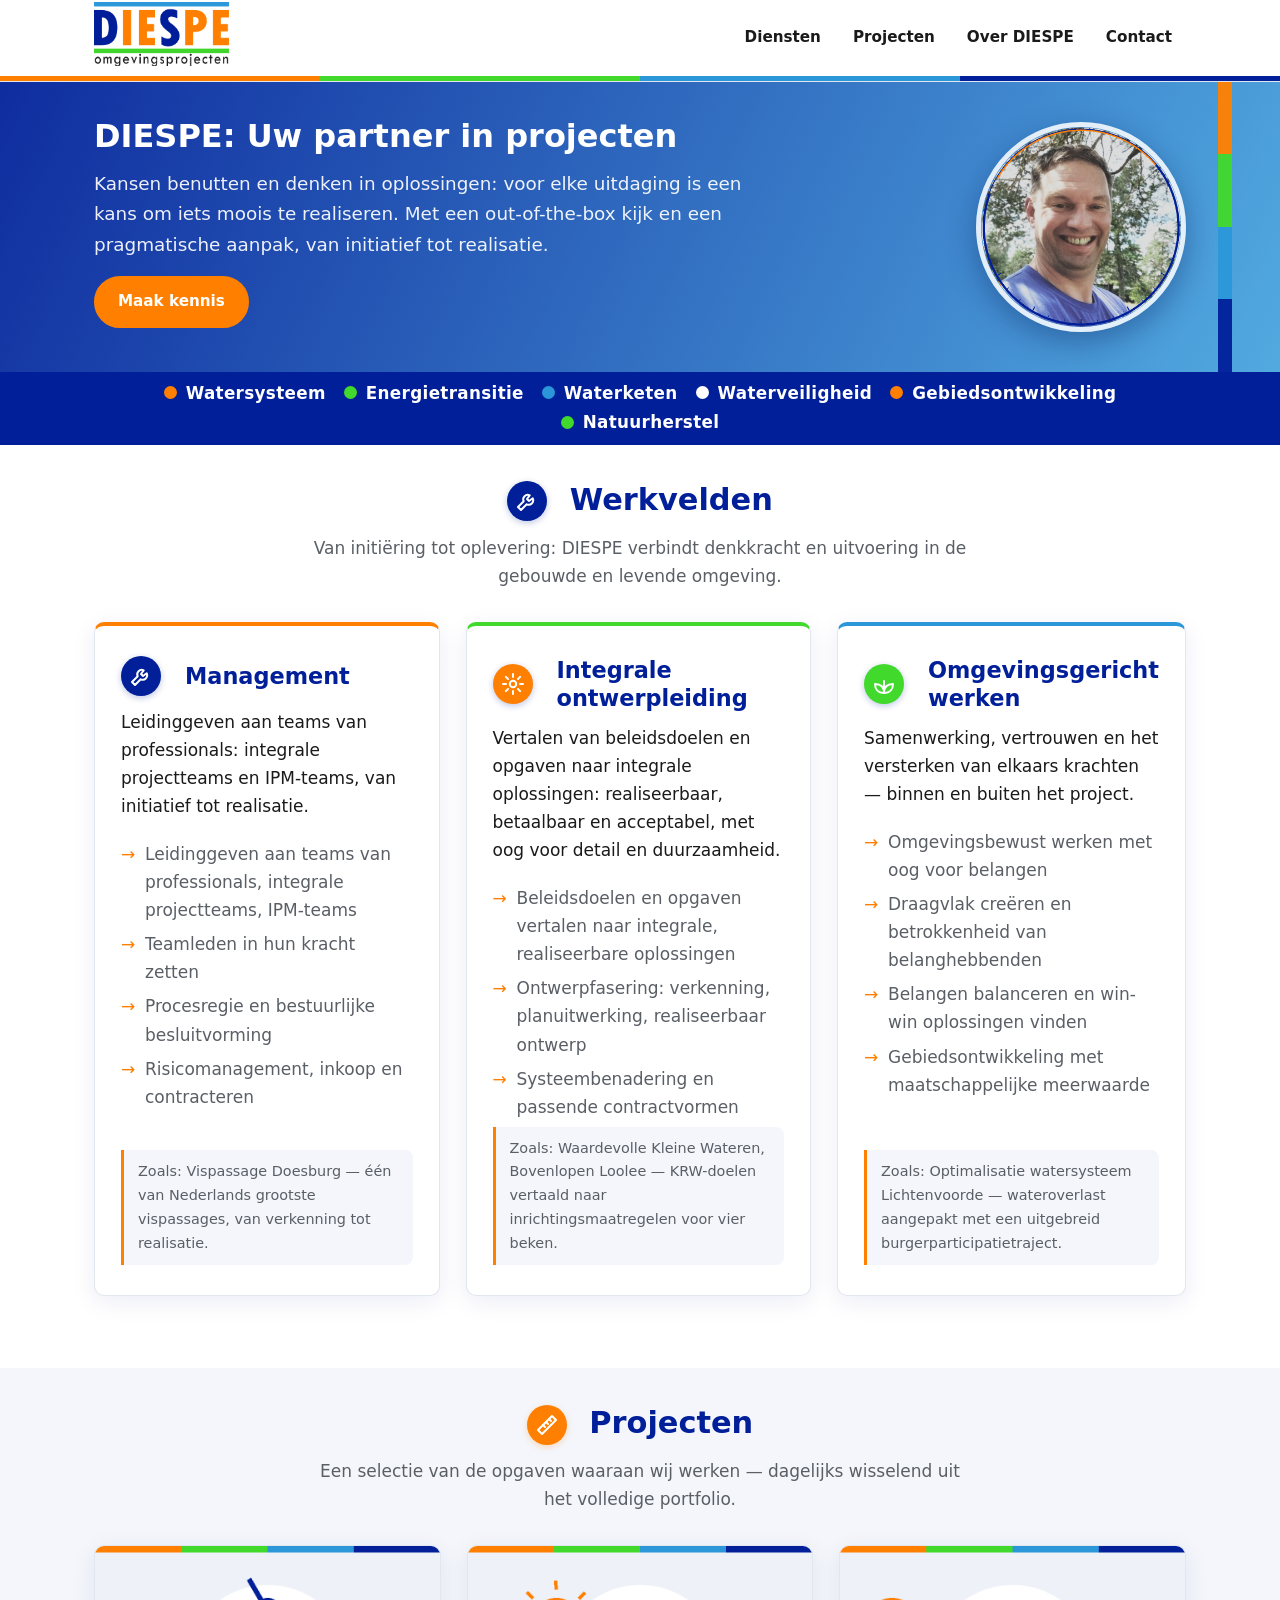
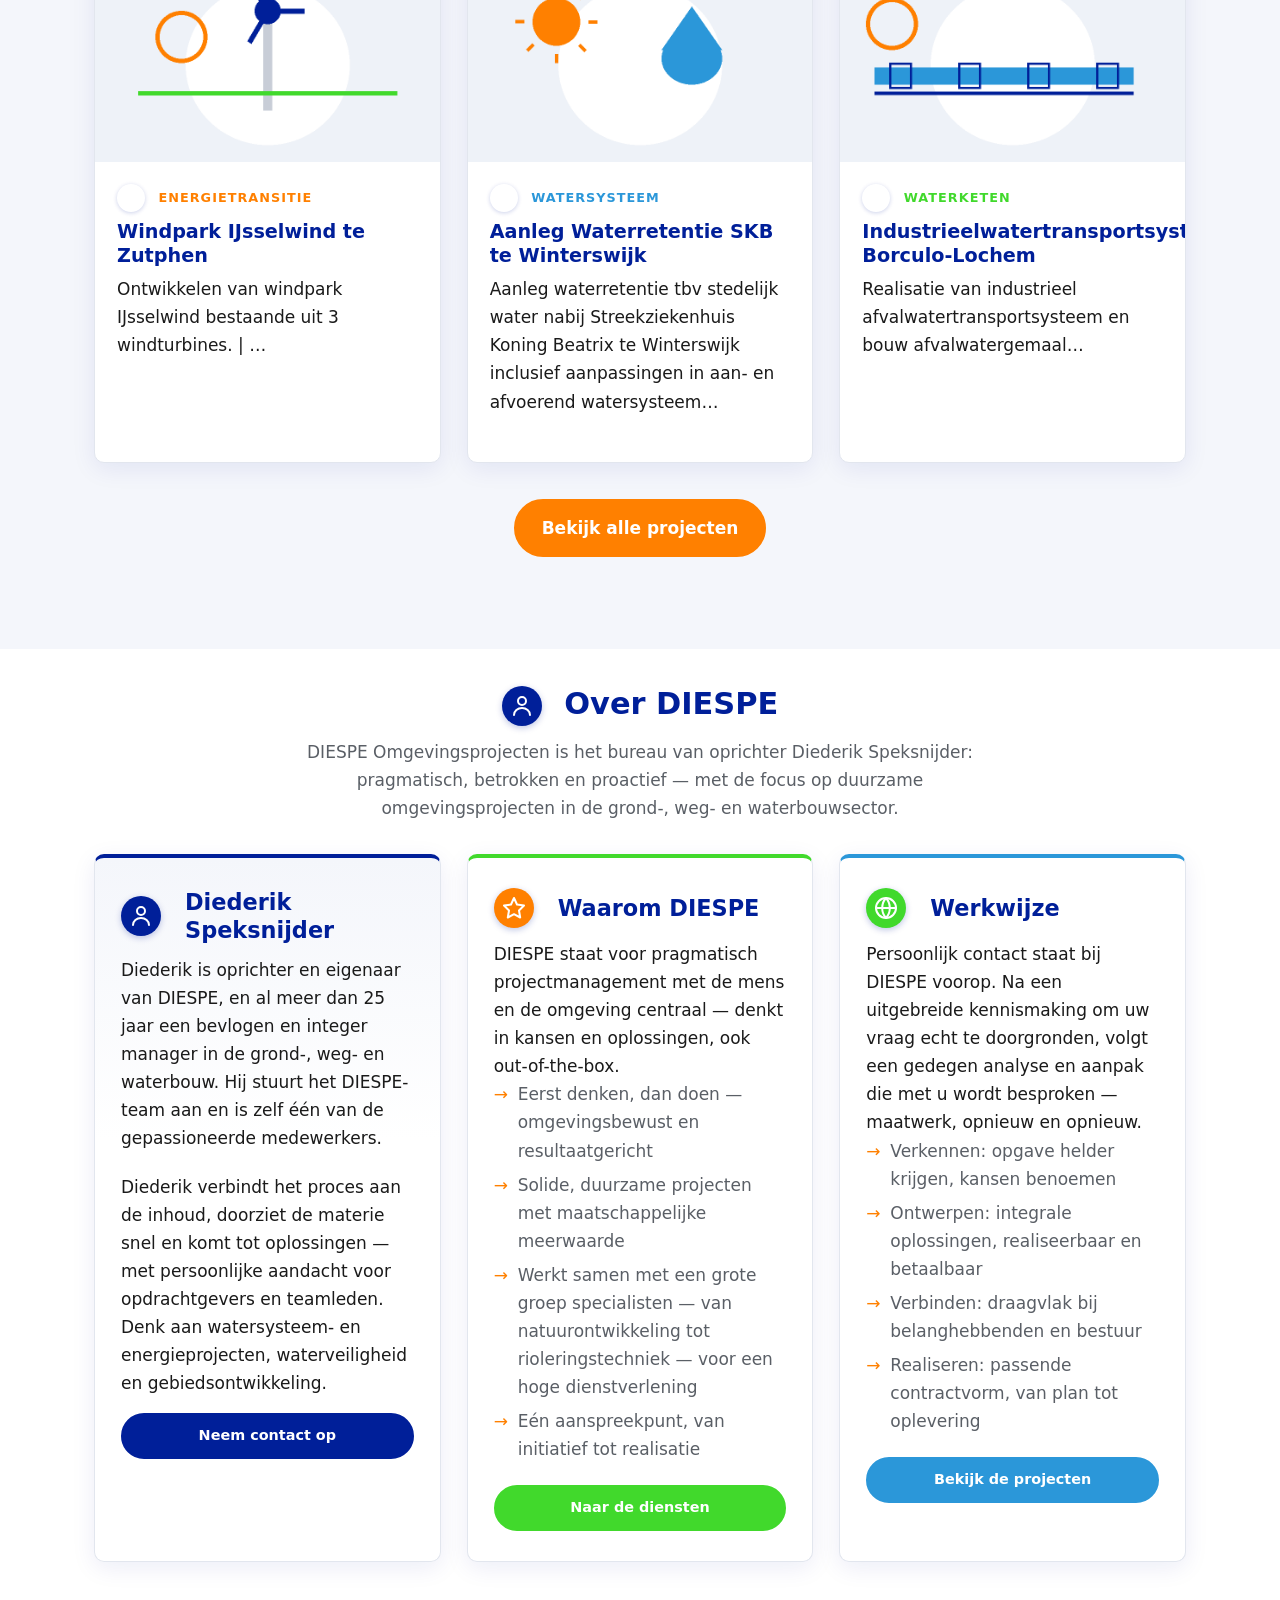
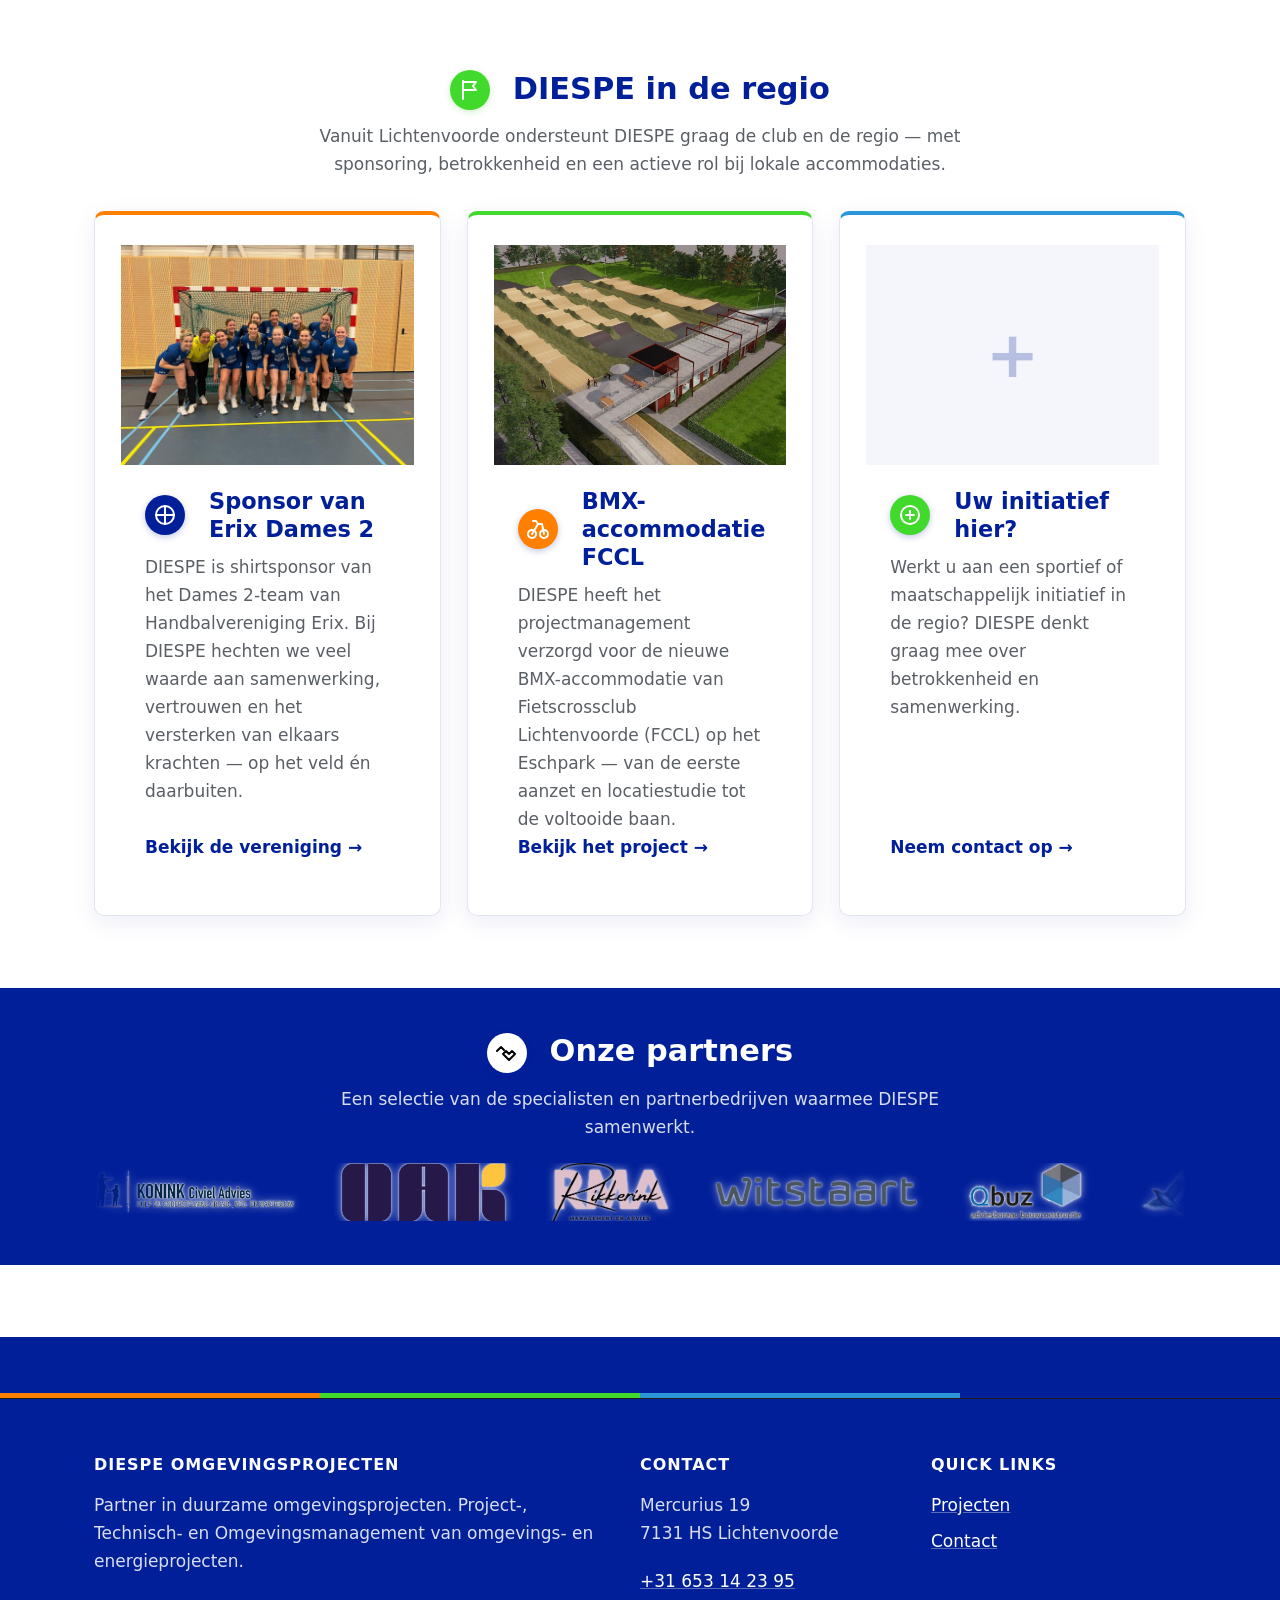
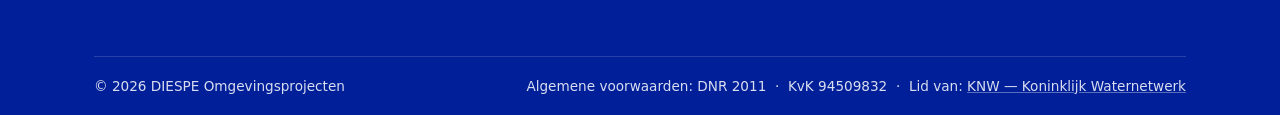
==== preview/index.html @ 1cc2e736 "FCCL-tekst: DIESPE heeft het projectmanagement verzorgd Co-authored-by: Diespe2000 <Diespe2000@users" ====
<!doctype html>
<html lang="nl">
<head>
<meta charset="utf-8">
<meta name="viewport" content="width=device-width, initial-scale=1">
<title>DIESPE Omgevingsprojecten — Huisstijlvoorbeeld</title>
<link rel="stylesheet" href="assets/css/fonts.css">
<link rel="stylesheet" href="style.css">
<style>
  html { scroll-behavior: auto; }
</style>
</head>
<body class="home" id="top">
<a class="skip-link screen-reader-text" href="#content">Ga naar de inhoud</a>

<header class="site-header" role="banner">
  <div class="container header-inner">
    <div class="site-branding">
      <a href="#" class="custom-logo-link" rel="home"><img src="logo-diespe.png" alt="DIESPE omgevingsprojecten" class="custom-logo" style="height:64px;width:auto"></a>
    </div>
    <button class="nav-toggle" aria-expanded="false" aria-controls="primary-nav">
      <span></span><span></span><span></span>
      <span class="screen-reader-text">Menu</span>
    </button>
    <nav id="primary-nav" class="main-nav" role="navigation" aria-label="Hoofdmenu">
      <ul>
        <li><a href="werkvelden.html">Diensten</a></li>
        <li><a href="projecten.html">Projecten</a></li>
        <li><a href="index.html#over">Over DIESPE</a></li>
        <li><a href="contact.html">Contact</a></li>
      </ul>
    </nav>
  </div>
</header>

<main id="content" role="main">

<section class="hero">
  <div class="container hero-inner">
    <div class="hero-text">
      <h1>DIESPE: Uw partner in projecten</h1>
      <p>Kansen benutten en denken in oplossingen: voor elke uitdaging is een kans om iets moois te realiseren. Met een out-of-the-box kijk en een pragmatische aanpak, van initiatief tot realisatie.</p>
      <a class="btn btn--accent" href="contact.html">Maak kennis</a>
    </div>
    <div class="hero-visual">
      <img src="hero-foto.png" alt="Diederik Speksnijder, oprichter van DIESPE">
    </div>
  </div>
</section>

<section class="section workfields-strip" id="werkgebieden">
  <div class="container">
    <ul class="workfields-list">
      <li><a href="projecten.html#filter=watersysteem" style="color:inherit;">Watersysteem</a></li>
      <li><a href="projecten.html#filter=energietransitie" style="color:inherit;">Energietransitie</a></li>
      <li><a href="projecten.html#filter=waterketen" style="color:inherit;">Waterketen</a></li>
      <li><a href="projecten.html#filter=waterveiligheid" style="color:inherit;">Waterveiligheid</a></li>
      <li><a href="projecten.html#filter=gebiedsontwikkeling" style="color:inherit;">Gebiedsontwikkeling</a></li>
      <li><a href="projecten.html#filter=natuurherstel" style="color:inherit;">Natuurherstel</a></li>
    </ul>
  </div>
</section>

<section class="section" id="werkvelden">
  <div class="container">
    <h2 class="section-title"><span class="titel-badge" aria-hidden="true"><img src="iconen/gereedschap.svg" alt=""></span> Werkvelden</h2>
    <p class="section-intro">Van initi&euml;ring tot oplevering: DIESPE verbindt denkkracht en uitvoering in de gebouwde en levende omgeving.</p>
    <div class="grid-3">
      <div class="card">
        <div class="card-header"><span class="card-icon" aria-hidden="true"><img src="iconen/gereedschap.svg" alt=""></span><h3>Management</h3></div>
        <p>Leidinggeven aan teams van professionals: integrale projectteams en IPM-teams, van initiatief tot realisatie.</p>
        <ul>
          <li>Leidinggeven aan teams van professionals, integrale projectteams, IPM-teams</li>
          <li>Teamleden in hun kracht zetten</li>
          <li>Procesregie en bestuurlijke besluitvorming</li>
          <li>Risicomanagement, inkoop en contracteren</li>
        </ul>
        <p class="card-case">Zoals: Vispassage Doesburg &mdash; &eacute;&eacute;n van Nederlands grootste vispassages, van verkenning tot realisatie.</p>
      </div>
      <div class="card">
        <div class="card-header"><span class="card-icon card-icon--oranje" aria-hidden="true"><img src="iconen/tandwiel.svg" alt=""></span><h3>Integrale ontwerpleiding</h3></div>
        <p>Vertalen van beleidsdoelen en opgaven naar integrale oplossingen: realiseerbaar, betaalbaar en acceptabel, met oog voor detail en duurzaamheid.</p>
        <ul>
          <li>Beleidsdoelen en opgaven vertalen naar integrale, realiseerbare oplossingen</li>
          <li>Ontwerpfasering: verkenning, planuitwerking, realiseerbaar ontwerp</li>
          <li>Systeembenadering en passende contractvormen</li>
        </ul>
        <p class="card-case">Zoals: Waardevolle Kleine Wateren, Bovenlopen Loolee &mdash; KRW-doelen vertaald naar inrichtingsmaatregelen voor vier beken.</p>
      </div>
      <div class="card">
        <div class="card-header"><span class="card-icon card-icon--groen" aria-hidden="true"><img src="iconen/natuur.svg" alt=""></span><h3>Omgevingsgericht werken</h3></div>
        <p>Samenwerking, vertrouwen en het versterken van elkaars krachten &mdash; binnen en buiten het project.</p>
        <ul>
          <li>Omgevingsbewust werken met oog voor belangen</li>
          <li>Draagvlak cre&euml;ren en betrokkenheid van belanghebbenden</li>
          <li>Belangen balanceren en win-win oplossingen vinden</li>
          <li>Gebiedsontwikkeling met maatschappelijke meerwaarde</li>
        </ul>
        <p class="card-case">Zoals: Optimalisatie watersysteem Lichtenvoorde &mdash; wateroverlast aangepakt met een uitgebreid burgerparticipatietraject.</p>
      </div>
    </div>
  </div>
</section>

<section class="section section--alt" id="projecten">
  <div class="container">
    <h2 class="section-title"><span class="titel-badge titel-badge--oranje" aria-hidden="true"><img src="iconen/meetlat.svg" alt=""></span> Projecten</h2>
    <p class="section-intro">Een selectie van de opgaven waaraan wij werken &mdash; dagelijks wisselend uit het volledige portfolio.</p>
    <div class="project-grid">
      <div class="project-card">
          <div class="project-foto"><img src="placeholders/windpark.png" alt="Energietransitie"></div>
          <div class="project-body">
            <p class="project-meta" style="color:#ff8000"><span class="meta-icoon meta-icoon--oranje" aria-hidden="true"><img src="iconen/bliksem.svg" alt=""></span> Energietransitie</p>
            <h3>Windpark IJsselwind te Zutphen</h3>
            <p class="project-excerpt">Ontwikkelen van windpark IJsselwind bestaande uit 3 windturbines. | &hellip;</p>
          </div>
        </div>
<div class="project-card">
          <div class="project-foto"><img src="placeholders/klimaat.png" alt="Watersysteem"></div>
          <div class="project-body">
            <p class="project-meta" style="color:#2b97d9"><span class="meta-icoon" aria-hidden="true"><img src="iconen/druppel.svg" alt=""></span> Watersysteem</p>
            <h3>Aanleg Waterretentie SKB te Winterswijk</h3>
            <p class="project-excerpt">Aanleg waterretentie tbv stedelijk water nabij Streekziekenhuis Koning Beatrix te Winterswijk inclusief aanpassingen in aan- en afvoerend watersysteem&hellip;</p>
          </div>
        </div>
<div class="project-card">
          <div class="project-foto"><img src="placeholders/leiding.png" alt="Waterketen"></div>
          <div class="project-body">
            <p class="project-meta" style="color:#41d92c"><span class="meta-icoon meta-icoon--groen" aria-hidden="true"><img src="iconen/keten.svg" alt=""></span> Waterketen</p>
            <h3>Industrieelwatertransportsysteem Borculo-Lochem</h3>
            <p class="project-excerpt">Realisatie van industrieel afvalwatertransportsysteem en bouw afvalwatergemaal&hellip;</p>
          </div>
        </div>
    </div>
    <p style="text-align:center; margin-top:36px;">
      <a class="btn btn--accent" href="projecten.html">Bekijk alle projecten</a>
    </p>
  </div>
</section>

<section class="section" id="over">
  <div class="container">
    <h2 class="section-title"><span class="titel-badge titel-badge--donkerblauw" aria-hidden="true"><img src="iconen/persoon.svg" alt=""></span> Over DIESPE</h2>
    <p class="section-intro">DIESPE Omgevingsprojecten is het bureau van oprichter Diederik Speksnijder: pragmatisch, betrokken en proactief &mdash; met de focus op duurzame omgevingsprojecten in de grond-, weg- en waterbouwsector.</p>
    <div class="grid-3">
      <div class="card card--diederik">
        <div class="card-header"><span class="card-icon" aria-hidden="true"><img src="iconen/persoon.svg" alt=""></span><h3>Diederik Speksnijder</h3></div>
        <p>Diederik is oprichter en eigenaar van DIESPE, en al meer dan 25 jaar een bevlogen en integer manager in de grond-, weg- en waterbouw. Hij stuurt het DIESPE-team aan en is zelf &eacute;&eacute;n van de gepassioneerde medewerkers.</p>
        <p>Diederik verbindt het proces aan de inhoud, doorziet de materie snel en komt tot oplossingen &mdash; met persoonlijke aandacht voor opdrachtgevers en teamleden. Denk aan watersysteem- en energieprojecten, waterveiligheid en gebiedsontwikkeling.</p>
        <a class="btn btn--kleur1 card-more" href="contact.html">Neem contact op</a>
      </div>
      <div class="card">
        <div class="card-header"><span class="card-icon card-icon--oranje" aria-hidden="true"><img src="iconen/ster.svg" alt=""></span><h3>Waarom DIESPE</h3></div>
        <p>DIESPE staat voor pragmatisch projectmanagement met de mens en de omgeving centraal &mdash; denkt in kansen en oplossingen, ook out-of-the-box.</p>
        <ul>
          <li>Eerst denken, dan doen &mdash; omgevingsbewust en resultaatgericht</li>
          <li>Solide, duurzame projecten met maatschappelijke meerwaarde</li>
          <li>Werkt samen met een grote groep specialisten &mdash; van natuurontwikkeling tot rioleringstechniek &mdash; voor een hoge dienstverlening</li>
          <li>E&eacute;n aanspreekpunt, van initiatief tot realisatie</li>
        </ul>
        <a class="btn btn--kleur2 card-more" href="werkvelden.html">Naar de diensten</a>
      </div>
      <div class="card">
        <div class="card-header"><span class="card-icon card-icon--groen" aria-hidden="true"><img src="iconen/wereld.svg" alt=""></span><h3>Werkwijze</h3></div>
        <p>Persoonlijk contact staat bij DIESPE voorop. Na een uitgebreide kennismaking om uw vraag echt te doorgronden, volgt een gedegen analyse en aanpak die met u wordt besproken &mdash; maatwerk, opnieuw en opnieuw.</p>
        <ul>
          <li>Verkennen: opgave helder krijgen, kansen benoemen</li>
          <li>Ontwerpen: integrale oplossingen, realiseerbaar en betaalbaar</li>
          <li>Verbinden: draagvlak bij belanghebbenden en bestuur</li>
          <li>Realiseren: passende contractvorm, van plan tot oplevering</li>
        </ul>
        <a class="btn btn--kleur3 card-more" href="projecten.html">Bekijk de projecten</a>
      </div>
    </div>
  </div>
</section>


</main>



<section class="section" id="sponsoring">
  <div class="container">
    <h2 class="section-title"><span class="titel-badge titel-badge--groen" aria-hidden="true"><img src="iconen/vlag.svg" alt=""></span> DIESPE in de regio</h2>
    <p class="section-intro">Vanuit Lichtenvoorde ondersteunt DIESPE graag de club en de regio &mdash; met sponsoring, betrokkenheid en een actieve rol bij lokale accommodaties.</p>
    <div class="grid-3 sponsor-grid">
      <div class="card sponsor-card">
        <div class="sponsor-visual"><img src="sponsor-dames2.jpg" alt="Dames 2 van Handbalvereniging Erix in de sportzaal"></div>
        <div class="sponsor-body">
          <div class="card-header"><span class="card-icon" aria-hidden="true"><img src="iconen/sport.svg" alt=""></span><h3>Sponsor van Erix Dames 2</h3></div>
          <p>DIESPE is shirtsponsor van het Dames 2-team van Handbalvereniging Erix. Bij DIESPE hechten we veel waarde aan samenwerking, vertrouwen en het versterken van elkaars krachten &mdash; op het veld &eacute;n daarbuiten.</p>
          <a href="https://hverix.nl" target="_blank" rel="noopener">Bekijk de vereniging &rarr;</a>
        </div>
      </div>
      <div class="card sponsor-card">
        <div class="sponsor-visual"><img src="sponsor-bmx-3d.jpg" alt="3D-visualisatie van de nieuwe BMX-accommodatie van FCCL op het Eschpark"></div>
        <div class="sponsor-body">
          <div class="card-header"><span class="card-icon card-icon--oranje" aria-hidden="true"><img src="iconen/fiets.svg" alt=""></span><h3>BMX-accommodatie FCCL</h3></div>
          <p>DIESPE heeft het projectmanagement verzorgd voor de nieuwe BMX-accommodatie van Fietscrossclub Lichtenvoorde (FCCL) op het Eschpark &mdash; van de eerste aanzet en locatiestudie tot de voltooide baan.</p>
          <a href="https://fccl.nl" target="_blank" rel="noopener">Bekijk het project &rarr;</a>
        </div>
      </div>
      <div class="card sponsor-card sponsor-card--leeg">
        <div class="sponsor-visual sponsor-visual--placeholder"><span aria-hidden="true">+</span></div>
        <div class="sponsor-body">
          <div class="card-header"><span class="card-icon card-icon--groen" aria-hidden="true"><img src="iconen/plus.svg" alt=""></span><h3>Uw initiatief hier?</h3></div>
          <p>Werkt u aan een sportief of maatschappelijk initiatief in de regio? DIESPE denkt graag mee over betrokkenheid en samenwerking.</p>
          <a href="contact.html">Neem contact op &rarr;</a>
        </div>
      </div>
    </div>
  </div>
</section>

<section class="section partners-strip" id="partners">
  <div class="container">
    <h2 class="section-title" style="color:#fff;"><span class="titel-badge" style="background:#fff;" aria-hidden="true"><img src="iconen/samenwerking.svg" alt="" style="filter:invert(1);"></span> Onze partners</h2>
    <p class="section-intro" style="color:rgba(255,255,255,0.85);">Een selectie van de specialisten en partnerbedrijven waarmee DIESPE samenwerkt.</p>
    <div class="logo-marquee" aria-hidden="false">
    <div class="logo-track">
      <a class="logo-item" href="https://sites.google.com/view/konink-civiel-advies1/home" target="_blank" rel="noopener"><img src="partners/konink.png" alt="Konink Civiel Advies"></a>
      <a class="logo-item" href="https://oakconsultants.nl/oakconsult/" target="_blank" rel="noopener"><img src="partners/oak.png" alt="OAK Consultants"></a>
      <a class="logo-item" href="https://www.rikkerinkmea.nl" target="_blank" rel="noopener"><img src="partners/rikkerink.png" alt="Rikkerink Management en Advies"></a>
      <a class="logo-item" href="https://www.witstaart.nl" target="_blank" rel="noopener"><img src="partners/witstaart.png" alt="Witstaart"></a>
      <a class="logo-item" href="https://www.qbuz.eu" target="_blank" rel="noopener"><img src="partners/qbuz.png" alt="Qbuz Adviesbureau Bouwconstructie"></a>
      <a class="logo-item" href="https://enjoyschool.nl" target="_blank" rel="noopener"><img src="partners/enjoy.png" alt="Enjoy School — Coaching en begeleiding"></a>
      <a class="logo-item" href="https://binddd.nl" target="_blank" rel="noopener"><img src="partners/bind.svg" alt="bind — Advies- en ingenieursbureau"></a>
      <a class="logo-item" href="https://sites.google.com/view/konink-civiel-advies1/home" target="_blank" rel="noopener"><img src="partners/konink.png" alt="Konink Civiel Advies"></a>
      <a class="logo-item" href="https://oakconsultants.nl/oakconsult/" target="_blank" rel="noopener"><img src="partners/oak.png" alt="OAK Consultants"></a>
      <a class="logo-item" href="https://www.rikkerinkmea.nl" target="_blank" rel="noopener"><img src="partners/rikkerink.png" alt="Rikkerink Management en Advies"></a>
      <a class="logo-item" href="https://www.witstaart.nl" target="_blank" rel="noopener"><img src="partners/witstaart.png" alt="Witstaart"></a>
      <a class="logo-item" href="https://www.qbuz.eu" target="_blank" rel="noopener"><img src="partners/qbuz.png" alt="Qbuz Adviesbureau Bouwconstructie"></a>
      <a class="logo-item" href="https://enjoyschool.nl" target="_blank" rel="noopener"><img src="partners/enjoy.png" alt="Enjoy School — Coaching en begeleiding"></a>
      <a class="logo-item" href="https://binddd.nl" target="_blank" rel="noopener"><img src="partners/bind.svg" alt="bind — Advies- en ingenieursbureau"></a>
    </div>
  </div>
  </div>
</section>

<footer class="site-footer" role="contentinfo">
  <div class="diespe-stripes" aria-hidden="true"></div>
  <div class="container">
    <div class="footer-grid">
      <div>
        <h4>DIESPE Omgevingsprojecten</h4>
        <p>Partner in duurzame omgevingsprojecten. Project-, Technisch- en Omgevingsmanagement van omgevings- en energieprojecten.</p>
      </div>
      <div>
        <h4>Contact</h4>
        <p>Mercurius 19<br>7131 HS Lichtenvoorde</p>
        <p><a href="tel:+31653142395">+31 653 14 23 95</a></p>
      </div>
      <div>
        <h4>Quick links</h4>
        <ul>
          <li><a href="projecten.html">Projecten</a></li>
            <li><a href="contact.html">Contact</a></li>
        </ul>
      </div>
    </div>
    <div class="footer-bottom">
      <span>© <span class="js-jaar">2026</span> DIESPE Omgevingsprojecten</span>
      <span>Algemene voorwaarden: DNR 2011 &nbsp;&middot;&nbsp; KvK 94509832 &nbsp;&middot;&nbsp; Lid van: <a href="https://www.waternetwerk.nl" target="_blank" rel="noopener" style="color:inherit;">KNW &mdash; Koninklijk Waternetwerk</a></span>
    </div>
  </div>
</footer>

<script>
document.querySelectorAll('.js-jaar').forEach(function (el) { el.textContent = new Date().getFullYear(); });
</script>
</body>
</html>
---- preview/assets/css/fonts.css ----
/*
 * DIESPE huisstijl-webfonts.
 * Voorkeur: lokaal geïnstalleerde Tw Cen MT (Microsoft); fallback: gebundelde
 * condensed webfont (Oswald, SIL OFL 1.1) zodat het woordmerk overal gelijk rendert.
 * Bron: https://fonts.google.com/specimen/Oswald — licentie: assets/fonts/OFL.txt
 */

@font-face {
  font-family: "DIESPE Display";
  font-style: normal;
  font-weight: 400;
  font-display: swap;
  src: local("Tw Cen MT Condensed Extra Bold"),
       local("Tw Cen MT Condensed"),
       url("../fonts/oswald-500.woff2") format("woff2");
}

@font-face {
  font-family: "DIESPE Display";
  font-style: normal;
  font-weight: 700;
  font-display: swap;
  src: local("Tw Cen MT Condensed Extra Bold"),
       local("Tw Cen MT Condensed"),
       url("../fonts/oswald-700.woff2") format("woff2");
}
---- preview/style.css ----
/*
Theme Name: DIESPE Omgevingsprojecten
Theme URI: https://www.diespe.nl/
Author: DIESPE Management & Advies
Author URI: https://www.diespe.nl/
Description: Thema voor DIESPE Omgevingsprojecten — Partner in duurzame omgevingsprojecten. Project-, Technisch- en Omgevingsmanagement van omgevings- en energieprojecten.
Version: 1.0.0
Requires at least: 6.0
Tested up to: 6.7
Requires PHP: 7.4
License: GNU General Public License v2 or later
License URI: https://www.gnu.org/licenses/gpl-2.0.html
Text Domain: diespe
Tags: blog, portfolio, one-column, custom-menu, custom-logo, featured-images, translation-ready
*/

/* =Variabelen (Huisstijl DIESPE Management & Advies)
   Oranje #ff8000 | Donkerblauw #001f99 | Lichtblauw #2b97d9
   Groen #41d92c | Zwart #1a1a1a
-------------------------------------------------------------- */
:root {
  --diespe-orange: #ff8000;
  --diespe-blue: #001f99;
  --diespe-blue-light: #2b97d9;
  --diespe-green: #41d92c;
  --diespe-black: #1a1a1a;
  --diespe-text: var(--diespe-black);
  --diespe-muted: #5a5f66;
  --diespe-bg: #ffffff;
  --diespe-bg-alt: #f4f6fb;
  --diespe-border: #e2e6ee;
  --diespe-logo-font: "DIESPE Display", "Tw Cen MT Condensed Extra Bold", "Tw Cen MT Condensed", "Arial Narrow", "Segoe UI", sans-serif;
  --diespe-body-font: "Nirmala UI", "Segoe UI", system-ui, -apple-system, Roboto, "Helvetica Neue", Arial, sans-serif;
  --diespe-max-width: 1140px;
  --diespe-radius: 10px;
  --diespe-shadow: 0 6px 24px rgba(0, 31, 153, 0.08);
}

/* =Reset
-------------------------------------------------------------- */
*, *::before, *::after { box-sizing: border-box; }

html { scroll-behavior: smooth; }

body {
  margin: 0;
  font-family: var(--diespe-body-font);
  font-size: 17px;
  line-height: 1.65;
  color: var(--diespe-text);
  background: var(--diespe-bg);
}

img { max-width: 100%; height: auto; }

a { color: var(--diespe-blue); text-decoration: none; }
a:hover, a:focus { color: var(--diespe-orange); text-decoration: underline; }

h1, h2, h3, h4, h5 {
  line-height: 1.25;
  color: var(--diespe-blue);
  margin: 0 0 0.6em;
  font-weight: 700;
}
h1 { font-size: 2.4rem; }
h2 { font-size: 1.9rem; }
h3 { font-size: 1.4rem; }

p { margin: 0 0 1.2em; }

.container {
  max-width: var(--diespe-max-width);
  margin: 0 auto;
  padding: 0 24px;
}

/* Knoppen */
.btn {
  display: inline-block;
  padding: 13px 26px;
  border-radius: 999px;
  font-weight: 600;
  background: var(--diespe-blue);
  color: #fff;
  border: 2px solid var(--diespe-blue);
  transition: background 0.2s ease, color 0.2s ease, border-color 0.2s ease;
}
.btn:hover, .btn:focus { background: var(--diespe-orange); border-color: var(--diespe-orange); color: #fff; text-decoration: none; }
.btn--outline { background: transparent; color: var(--diespe-blue); }
.btn--outline:hover, .btn--outline:focus { background: var(--diespe-blue); color: #fff; }

/* Huisstijl-strepen: horizontale band, kleuren naast elkaar
   (volgorde als Streepen DIESPE: oranje, groen, lichtblauw, donkerblauw) */
.diespe-stripes {
  height: 6px;
  background: linear-gradient(
    to right,
    var(--diespe-orange)     0 25%,
    var(--diespe-green)      25% 50%,
    var(--diespe-blue-light) 50% 75%,
    var(--diespe-blue)      75% 100%
  );
  border-bottom: 1px solid var(--diespe-black);
}

/* =Header / navigatie
-------------------------------------------------------------- */
.site-header {
  position: sticky;
  top: 0;
  z-index: 50;
  background: rgba(255, 255, 255, 0.97);
  border-bottom: 1px solid var(--diespe-border);
  backdrop-filter: blur(6px);
}
.site-header::after {
  content: "";
  display: block;
  height: 5px;
  background: linear-gradient(
    to right,
    var(--diespe-orange)     0 25%,
    var(--diespe-green)      25% 50%,
    var(--diespe-blue-light) 50% 75%,
    var(--diespe-blue)      75% 100%
  );
}

.header-inner {
  display: flex;
  align-items: center;
  justify-content: space-between;
  gap: 24px;
  min-height: 76px;
}

.site-branding { display: flex; align-items: center; gap: 12px; }

.custom-logo { max-height: 64px; width: auto; }
.custom-logo-link { display: inline-block; }

/* Alleen als er noch custom logo noch fallback-SVG geladen is: tekstfallback */
.site-title { margin: 0; font-size: 1.55rem; letter-spacing: 0.02em; font-family: var(--diespe-logo-font); font-weight: 800; font-style: italic; }
.site-title a { color: var(--diespe-blue); }
.site-title a:hover { text-decoration: none; }

.site-description {
  margin: 0;
  font-size: 0.78rem;
  color: var(--diespe-muted);
  letter-spacing: 0.02em;
}

.main-nav ul { list-style: none; margin: 0; padding: 0; display: flex; gap: 4px; }
.main-nav li { position: relative; }

.main-nav a {
  display: block;
  padding: 10px 14px;
  border-radius: 6px;
  color: var(--diespe-text);
  font-weight: 600;
  font-size: 0.95rem;
}
.main-nav a:hover,
.main-nav .current-menu-item > a,
.main-nav .current_page_item > a {
  color: var(--diespe-blue);
  text-decoration: none;
  background: var(--diespe-bg-alt);
}

.main-nav .current-menu-item > a,
.main-nav .current_page_item > a {
  box-shadow: inset 0 -3px 0 var(--diespe-orange);
  border-radius: 6px 6px 0 0;
  background: transparent;
}

/* Submenu */
.main-nav .sub-menu {
  display: none;
  position: absolute;
  top: 100%;
  left: 0;
  min-width: 220px;
  background: #fff;
  border: 1px solid var(--diespe-border);
  border-radius: var(--diespe-radius);
  box-shadow: var(--diespe-shadow);
  padding: 8px;
  flex-direction: column;
  gap: 2px;
  z-index: 60;
}
.main-nav li:hover > .sub-menu,
.main-nav li:focus-within > .sub-menu { display: flex; }

/* Mobiel */
.nav-toggle {
  display: none;
  background: none;
  border: 0;
  cursor: pointer;
  padding: 8px;
}
.nav-toggle span {
  display: block;
  width: 26px;
  height: 3px;
  background: var(--diespe-blue);
  margin: 5px 0;
  border-radius: 2px;
  transition: transform 0.2s ease, opacity 0.2s ease;
}

@media (max-width: 900px) {
  .nav-toggle { display: inline-block; }
  .main-nav { display: none; width: 100%; }
  .main-nav.is-open { display: block; }
  .main-nav ul { flex-direction: column; gap: 2px; padding: 10px 0 20px; }
  .main-nav .sub-menu {
    display: flex;
    position: static;
    border: 0;
    box-shadow: none;
    padding-left: 16px;
  }
}

/* =Hero
-------------------------------------------------------------- */
.hero {
  position: relative;
  background:
    linear-gradient(115deg, rgba(0, 31, 153, 0.94), rgba(43, 151, 217, 0.82));
  color: #fff;
  padding: 34px 0;
  overflow: hidden;
}

.hero h1 { font-size: 2rem; margin-bottom: 0.25em; white-space: nowrap; }
.hero p { font-size: 1.02rem; margin-bottom: 0.9em; }
.hero .btn { padding: 11px 22px; font-size: 0.95rem; }

@media (max-width: 1200px) {
  .hero h1 { white-space: normal; }
}

.hero::after {
  content: "";
  position: absolute;
  right: 48px;
  top: 0;
  bottom: 0;
  width: 14px;
  background: linear-gradient(
    to bottom,
    var(--diespe-orange)     0 25%,
    var(--diespe-green)      25% 50%,
    var(--diespe-blue-light) 50% 75%,
    var(--diespe-blue)      75% 100%
  );
  opacity: 0.95;
}

@media (max-width: 900px) {
  .hero::after { right: 12px; width: 8px; }
}

.hero .container { position: relative; z-index: 1; }

.hero-inner {
  display: flex;
  align-items: center;
  gap: 48px;
}
.hero-text { flex: 1 1 auto; }

.hero-visual {
  flex: 0 0 auto;
  width: 210px;
  height: 210px;
}
.hero-visual img {
  width: 100%;
  height: 100%;
  object-fit: cover;
  border-radius: 50%;
  border: 5px solid rgba(255, 255, 255, 0.85);
  box-shadow: 0 10px 30px rgba(0, 20, 80, 0.35);
  display: block;
}

@media (max-width: 900px) {
  .hero-inner { flex-direction: column-reverse; gap: 18px; text-align: center; }
  .hero-visual { width: 130px; height: 130px; }
}

.hero h1, .hero h2 {
  color: #fff;
  max-width: 22ch;
  margin-bottom: 0.4em;
}

.hero p {
  max-width: 56ch;
  font-size: 1.15rem;
  color: rgba(255, 255, 255, 0.92);
}

.hero .btn { margin-right: 12px; margin-bottom: 10px; }
.btn--accent { background: var(--diespe-orange); border-color: var(--diespe-orange); color: #fff; }
.btn--accent:hover, .btn--accent:focus { background: #e67300; border-color: #e67300; color: #fff; }
.btn--white { background: #fff; border-color: #fff; color: var(--diespe-blue); }
.btn--white:hover, .btn--white:focus { background: var(--diespe-orange); border-color: var(--diespe-orange); color: #fff; }

/* Werkgebieden-balk direct onder de hero */
.section.workfields-strip {
  padding: 8px 0;
  background: var(--diespe-blue);
  color: #fff;
}
.workfields-list {
  list-style: none;
  margin: 0;
  padding: 0;
  display: flex;
  flex-wrap: wrap;
  gap: 2px 18px;
  justify-content: center;
  font-weight: 700;
  font-size: 1.05rem;
  letter-spacing: 0.02em;
}
.workfields-list li { position: relative; padding-left: 22px; white-space: nowrap; }
.workfields-list li::before {
  content: "";
  position: absolute;
  left: 0;
  top: 0.38em;
  width: 13px;
  height: 13px;
  border-radius: 50%;
  background: var(--diespe-orange);
}
.workfields-list li:nth-child(2)::before { background: var(--diespe-green); }
.workfields-list li:nth-child(3)::before { background: var(--diespe-blue-light); }
.workfields-list li:nth-child(4)::before { background: #fff; }
.workfields-list li:nth-child(5)::before { background: var(--diespe-orange); }
.workfields-list li:nth-child(6)::before { background: var(--diespe-green); }

/* =Secties
-------------------------------------------------------------- */
.section { padding: 36px 0 72px; }
.section--alt { background: var(--diespe-bg-alt); }

.section-title {
  text-align: center;
  max-width: 30ch;
  margin: 0 auto 0.4em;
}

.section-intro {
  text-align: center;
  max-width: 62ch;
  margin: 0 auto 32px;
  color: var(--diespe-muted);
}

/* Werkvelden (diensten) */
.grid-3 {
  display: grid;
  grid-template-columns: repeat(3, 1fr);
  gap: 26px;
}
@media (max-width: 900px) { .grid-3 { grid-template-columns: 1fr; } }

.card {
  background: #fff;
  border: 1px solid var(--diespe-border);
  border-radius: var(--diespe-radius);
  padding: 30px 26px;
  box-shadow: var(--diespe-shadow);
}

.card { border-top: 4px solid var(--diespe-orange); }
.card:nth-child(2) { border-top-color: var(--diespe-green); }
.card:nth-child(3) { border-top-color: var(--diespe-blue-light); }
.card:nth-child(4) { border-top-color: var(--diespe-blue); }

.card .card-header {
  display: flex;
  align-items: center;
  gap: 14px;
  margin-bottom: 12px;
}
.card .card-header h3 { margin: 0; }

.card .card-icon {
  flex: 0 0 auto;
  display: inline-flex;
  align-items: center;
  justify-content: center;
  width: 46px;
  height: 46px;
  border-radius: 50%;
  color: #fff;
  background: var(--diespe-blue);
  font-size: 1.25rem;
}

.card h3 { margin-bottom: 0.5em; }

.card-case {
  font-size: 0.9rem;
  color: var(--diespe-muted);
  background: var(--diespe-bg-alt);
  border-left: 3px solid var(--diespe-orange);
  padding: 10px 14px;
  border-radius: 0 8px 8px 0;
  margin-bottom: 16px;
}

.card .card-more { padding: 9px 18px; font-size: 0.9rem; }

.card ul { list-style: none; padding: 0; margin: 0 0 1em; }
.card li { padding-left: 24px; position: relative; margin-bottom: 6px; color: var(--diespe-muted); }
.card li::before {
  content: "\2192";
  position: absolute;
  left: 0;
  color: var(--diespe-orange);
}

/* =Projecten
-------------------------------------------------------------- */
.project-grid {
  display: grid;
  grid-template-columns: repeat(3, 1fr);
  gap: 26px;
}
@media (max-width: 900px) { .project-grid { grid-template-columns: 1fr; } }

.project-card {
  display: flex;
  flex-direction: column;
  background: #fff;
  border: 1px solid var(--diespe-border);
  border-radius: var(--diespe-radius);
  overflow: hidden;
  box-shadow: var(--diespe-shadow);
  transition: transform 0.15s ease;
}
.project-card:hover { transform: translateY(-4px); }

.project-card .project-thumb { aspect-ratio: 16 / 10; overflow: hidden; background: var(--diespe-bg-alt); }
.project-card .project-thumb img { width: 100%; height: 100%; object-fit: cover; display: block; }
.project-card .project-foto { aspect-ratio: 16 / 10; overflow: hidden; background: var(--diespe-bg-alt); }
.project-card .project-foto img { width: 100%; height: 100%; object-fit: cover; display: block; }

.project-card .project-body { padding: 22px 22px 26px; flex: 1; display: flex; flex-direction: column; }

.project-meta {
  font-size: 0.8rem;
  font-weight: 700;
  text-transform: uppercase;
  letter-spacing: 0.08em;
  color: var(--diespe-orange);
  margin-bottom: 8px;
}

.project-card h3 { font-size: 1.2rem; margin-bottom: 0.4em; }
.project-card h3 a { color: var(--diespe-blue); }

.project-card .btn { margin-top: auto; align-self: flex-start; padding: 9px 18px; font-size: 0.9rem; }

/* =Berichten (blog)
-------------------------------------------------------------- */
.post-card {
  display: flex;
  gap: 20px;
  padding: 26px 0;
  border-bottom: 1px solid var(--diespe-border);
}
.post-card:last-child { border-bottom: 0; }

.post-card .post-date {
  flex: 0 0 64px;
  height: 64px;
  border-radius: var(--diespe-radius);
  background: var(--diespe-blue);
  border-bottom: 3px solid var(--diespe-orange);
  color: #fff;
  display: flex;
  flex-direction: column;
  align-items: center;
  justify-content: center;
  line-height: 1.1;
}
.post-card .post-date .day { font-size: 1.4rem; font-weight: 700; }
.post-card .post-date .month { font-size: 0.7rem; text-transform: uppercase; letter-spacing: 0.08em; }

.post-card h2, .post-card h3 { margin-bottom: 0.3em; }

/* =Pagina / bericht
-------------------------------------------------------------- */
.page-content, .entry-content { max-width: 74ch; }
.page-content--center { margin: 0 auto; }

.entry-header { margin-bottom: 28px; }
.entry-meta { color: var(--diespe-muted); font-size: 0.9rem; margin-bottom: 8px; }

.post-thumbnail img { border-radius: var(--diespe-radius); width: 100%; }

blockquote {
  margin: 1.5em 0;
  padding: 14px 22px;
  border-left: 4px solid var(--diespe-orange);
  background: var(--diespe-bg-alt);
  border-radius: 0 var(--diespe-radius) var(--diespe-radius) 0;
}

.contact-details strong { color: var(--diespe-blue); }

/* =Contact
-------------------------------------------------------------- */
.contact-grid {
  display: grid;
  grid-template-columns: 1fr 1fr;
  gap: 40px;
}
@media (max-width: 900px) { .contact-grid { grid-template-columns: 1fr; } }

.contact-details p { margin-bottom: 0.6em; }
.contact-details strong { color: var(--diespe-green-dark); }

/* Formulier */
.form-grid { display: grid; gap: 16px; }
.form-grid label { font-weight: 600; font-size: 0.92rem; display: block; margin-bottom: 6px; }

input[type="text"], input[type="email"], input[type="tel"], input[type="url"],
textarea, select {
  width: 100%;
  padding: 12px 14px;
  border: 1px solid var(--diespe-border);
  border-radius: 8px;
  font: inherit;
  background: #fff;
  color: var(--diespe-text);
}
input:focus, textarea:focus, select:focus {
  outline: 2px solid var(--diespe-blue-light);
  outline-offset: 1px;
  border-color: var(--diespe-blue-light);
}

button[type="submit"], .wp-block-search__button, .search-submit { border: 0; cursor: pointer; }

/* =Contactformulier
-------------------------------------------------------------- */
.diespe-contactform .form-grid { gap: 14px; }

.diespe-notice {
  padding: 14px 18px;
  border-radius: var(--diespe-radius);
  font-weight: 600;
}
.diespe-notice--success {
  background: var(--diespe-green);
  color: #fff;
}
.diespe-notice--error {
  background: var(--diespe-orange);
  color: #fff;
}

/* =Footer
-------------------------------------------------------------- */
.site-footer {
  background: var(--diespe-blue);
  color: rgba(255, 255, 255, 0.85);
  padding: 56px 0 0;
  margin-top: 72px;
  position: relative;
}
.site-footer .diespe-stripes { margin-top: 0; margin-bottom: 56px; }

.footer-grid {
  display: grid;
  grid-template-columns: 2fr 1fr 1fr;
  gap: 36px;
  padding-bottom: 40px;
}

@media (max-width: 900px) { .footer-grid { grid-template-columns: 1fr; } }

.site-footer h4 {
  color: #fff;
  font-size: 1rem;
  letter-spacing: 0.06em;
  text-transform: uppercase;
  margin-bottom: 1em;
}

.site-footer a { color: #fff; text-decoration: underline; text-decoration-color: rgba(255,255,255,0.35); }
.site-footer a:hover { text-decoration-color: #fff; }

.site-footer ul { list-style: none; margin: 0; padding: 0; }
.site-footer ul li { margin-bottom: 8px; }

.footer-bottom {
  border-top: 1px solid rgba(255, 255, 255, 0.15);
  padding: 18px 0;
  font-size: 0.85rem;
  display: flex;
  justify-content: space-between;
  flex-wrap: wrap;
  gap: 10px;
}

/* =Zoekformulier / pagina-navigatie
-------------------------------------------------------------- */
.pagination, .nav-links {
  margin-top: 36px;
  display: flex;
  gap: 8px;
  flex-wrap: wrap;
}
.pagination a, .pagination span,
.nav-links a, .nav-links span {
  display: inline-block;
  padding: 8px 14px;
  border: 1px solid var(--diespe-border);
  border-radius: 8px;
  color: var(--diespe-green-dark);
  background: #fff;
}
.pagination .current, .nav-links .current {
  background: var(--diespe-blue);
  color: #fff;
  border-color: var(--diespe-blue);
}
.pagination a:hover, .nav-links a:hover {
  border-color: var(--diespe-orange);
  color: var(--diespe-orange);
  text-decoration: none;
}

/* =Toegankelijkheid
-------------------------------------------------------------- */
.screen-reader-text {
  border: 0;
  clip: rect(1px, 1px, 1px, 1px);
  clip-path: inset(50%);
  height: 1px;
  margin: -1px;
  overflow: hidden;
  padding: 0;
  position: absolute !important;
  width: 1px;
  word-wrap: normal !important;
}
.skip-link:focus {
  clip: auto;
  clip-path: none;
  height: auto;
  left: 6px;
  top: 6px;
  width: auto;
  z-index: 100000;
  background: #fff;
  padding: 10px 16px;
  border-radius: 6px;
}
:focus { outline-color: var(--diespe-blue-light); }

/* Over DIESPE: accent voor de Diederik-kaart */
.card--diederik {
  border-top-color: var(--diespe-blue);
  background: linear-gradient(180deg, var(--diespe-bg-alt) 0%, #fff 40%);
}

/* Knoppen in titelkleur (Over DIESPE) */
.btn--kleur1 { background: var(--diespe-blue); border-color: var(--diespe-blue); }
.btn--kleur1:hover, .btn--kleur1:focus { background: var(--diespe-orange); border-color: var(--diespe-orange); }
.btn--kleur2 { background: var(--diespe-green); border-color: var(--diespe-green); }
.btn--kleur2:hover, .btn--kleur2:focus { background: var(--diespe-orange); border-color: var(--diespe-orange); }
.btn--kleur3 { background: var(--diespe-blue-light); border-color: var(--diespe-blue-light); }
.btn--kleur3:hover, .btn--kleur3:focus { background: var(--diespe-orange); border-color: var(--diespe-orange); }

/* Kaarten gelijk hoog: knop onderaan vastpunten */
.card { display: flex; flex-direction: column; }
.card > :last-child, .card > .card-more { margin-top: auto; }
.card ul { margin-bottom: 0; }
.card p:last-of-type { margin-bottom: 0; }
.card .card-more { align-self: flex-start; margin-top: 16px; }

/* =Projecten: filterbare flip-tegels
-------------------------------------------------------------- */
.project-filters {
  display: flex; flex-wrap: wrap; gap: 10px; justify-content: center; margin: 28px 0 36px;
}
.filter-btn {
  padding: 9px 18px; border-radius: 999px; border: 2px solid var(--diespe-blue);
  background: transparent; color: var(--diespe-blue); font-weight: 700; font-size: 0.9rem; cursor: pointer;
  font-family: inherit; transition: background .15s, color .15s;
}
.filter-btn:hover { border-color: var(--diespe-orange); color: var(--diespe-orange); }
.filter-btn.is-active { background: var(--diespe-blue); color: #fff; }

.tile-grid { display: grid; grid-template-columns: repeat(3, 1fr); gap: 0; }
@media (max-width: 900px) { .tile-grid { grid-template-columns: 1fr; } }

.flip-tile { perspective: 1200px; height: 300px; cursor: pointer; }
.flip-inner { position: relative; width: 100%; height: 100%; transition: transform .55s ease; transform-style: preserve-3d; }
.flip-tile.is-flipped .flip-inner { transform: rotateY(180deg); }
.flip-face {
  position: absolute; inset: 0; backface-visibility: hidden; -webkit-backface-visibility: hidden;
  border: 0; border-top: 4px solid; border-radius: 0;
  overflow: hidden; background: #fff; box-shadow: none;
  display: flex; flex-direction: column;
}
.flip-front img { width: 100%; height: 100%; object-fit: cover; }
.tile-label {
  position: absolute; left: 0; right: 0; bottom: 0; padding: 34px 18px 16px;
  background: linear-gradient(180deg, transparent, rgba(26,26,26,0.85)); color: #fff;
  display: flex; flex-direction: column; gap: 2px;
}
.tile-cat { font-size: 0.72rem; font-weight: 800; text-transform: uppercase; letter-spacing: 0.08em; }
.tile-titel { font-size: 1.05rem; font-weight: 700; line-height: 1.25; }
.flip-back { transform: rotateY(180deg); padding: 20px 20px 16px; }
.flip-back h3 { font-size: 1rem; margin-bottom: 0.5em; }
.flip-back p { font-size: 0.85rem; color: var(--diespe-muted); margin-bottom: 0.7em; }
.tile-info { list-style: none; padding: 0; margin: 0 0 0.8em; font-size: 0.8rem; color: var(--diespe-muted); }
.tile-info li { margin-bottom: 4px; }
.tile-info strong { color: var(--diespe-blue); }
.tile-meer { font-size: 0.8rem; padding: 7px 14px; align-self: flex-start; margin-top: auto; }
.tile-hint { text-align: center; color: var(--diespe-muted); font-size: 0.85rem; margin-top: 26px; }
.tile-cats { display: inline-flex; flex-wrap: wrap; gap: 4px; }

/* Uniforme kaart-knoppen (Over DIESPE) */
.card .card-more { width: 100%; text-align: center; }

/* Lid van-regel */
.lid-van {
  text-align: center;
  margin-top: 12px;
  font-size: 0.9rem;
  color: var(--diespe-muted);
}
.lid-van strong { color: var(--diespe-blue); }

/* =Partners-logo's
-------------------------------------------------------------- */
.partners-strip {
  background: var(--diespe-blue);
}
.logo-marquee {
  overflow: hidden;
  position: relative;
  -webkit-mask-image: linear-gradient(90deg, transparent, #000 6%, #000 94%, transparent);
  mask-image: linear-gradient(90deg, transparent, #000 6%, #000 94%, transparent);
}
.logo-track {
  display: flex;
  align-items: center;
  gap: 48px;
  width: max-content;
  padding-right: 48px;
  animation: logo-loop 42s linear infinite;
}
.logo-marquee:hover .logo-track { animation-play-state: paused; }
@keyframes logo-loop {
  from { transform: translateX(0); }
  to { transform: translateX(-50%); }
}
.logo-item {
  flex: 0 0 auto;
  background: transparent;
  border: 0;
  border-radius: 0;
  padding: 0;
  display: flex;
  align-items: center;
  justify-content: center;
  height: 58px;
}
a.logo-item:hover { opacity: 0.8; }
.logo-item img {
  max-width: 200px;
  max-height: 100%;
  width: auto;
  object-fit: contain;
  filter: drop-shadow(0 0 1px rgba(255,255,255,0.9)) drop-shadow(0 0 4px rgba(255,255,255,0.55));
  transition: opacity 0.2s ease;
}
.partners-strip .section-title { color: #fff; }

.partners-strip { padding-top: 44px; padding-bottom: 44px; }
.partners-strip .section-intro { margin-bottom: 22px; }

/* =Sponsoring (DIESPE in de regio)
-------------------------------------------------------------- */
.sponsor-blok {
  display: flex;
  align-items: center;
  gap: 40px;
  justify-content: space-between;
  flex-wrap: wrap;
  background: #f4f6fb;
  border: 1px solid var(--diespe-border);
  border-radius: var(--diespe-radius);
  padding: 36px 44px;
}
.sponsor-tekst { flex: 1 1 380px; }
.sponsor-tekst h2 { margin-bottom: 10px; }
.sponsor-tekst p { color: var(--diespe-muted); max-width: 620px; }
.sponsor-tekst a {
  color: var(--diespe-blue);
  font-weight: 700;
  text-decoration: none;
}
.sponsor-tekst a:hover { color: var(--diespe-orange); }
.sponsor-logo { flex: 0 0 auto; }
.sponsor-logo img { max-height: 96px; width: auto; }
@media (max-width: 700px) {
  .sponsor-blok { padding: 26px 24px; }
  .sponsor-logo { margin: 0 auto; }
}
.sponsor-foto { flex: 1 1 420px; }
.sponsor-foto img {
  width: 100%;
  height: auto;
  border-radius: var(--diespe-radius);
  box-shadow: var(--diespe-shadow);
}

/* Sponsoring: gecentreerde titel + 3 kolommen */
.sponsor-grid { margin-top: 32px; }
.sponsor-card { display: flex; flex-direction: column; overflow: hidden; }
.sponsor-visual { flex: 0 0 220px; overflow: hidden; }
.sponsor-visual img { width: 100%; height: 220px; object-fit: cover; display: block; }
.sponsor-visual--placeholder {
  display: flex; align-items: center; justify-content: center;
  background: #f4f6fb;
}
.sponsor-visual--placeholder span {
  font-size: 64px; font-weight: 800; color: var(--diespe-blue); opacity: 0.25; line-height: 1;
}
.sponsor-body { padding: 22px 24px 24px; display: flex; flex-direction: column; flex: 1; }
.sponsor-body h3 { font-size: 1.4rem; margin-bottom: 0.5em; color: var(--diespe-blue); }
.sponsor-body p { color: var(--diespe-muted); margin-bottom: 12px; flex: 1; }
.sponsor-body a { color: var(--diespe-blue); font-weight: 700; text-decoration: none; }
.sponsor-body a:hover { color: var(--diespe-orange); }

/* Titel-icoon en categorie-icoontjes */
.titel-icoon { margin-right: 8px; }
.meta-icoon { margin-right: 4px; }

/* =Titel-bullets (ronde huisstijl-badge met wit icoon)
-------------------------------------------------------------- */
.titel-badge {
  display: inline-flex;
  align-items: center;
  justify-content: center;
  width: 40px;
  height: 40px;
  border-radius: 50%;
  background: var(--diespe-blue);
  color: #fff;
  font-size: 20px;
  line-height: 1;
  margin-right: 12px;
  vertical-align: middle;
  box-shadow: 0 2px 6px rgba(0, 31, 153, 0.25);
}
.titel-badge--oranje { background: var(--diespe-orange); box-shadow: 0 2px 6px rgba(255, 128, 0, 0.25); }
.titel-badge--groen { background: var(--diespe-green); box-shadow: 0 2px 6px rgba(65, 217, 44, 0.25); }
.titel-badge--donkerblauw { background: var(--diespe-blue); }
.section--alt .titel-badge--blauw { background: var(--diespe-blue); }

/* kaart-headers: bestaande losse iconen vervangen door badges */
.card-header .card-icon {
  display: inline-flex;
  align-items: center;
  justify-content: center;
  width: 40px;
  height: 40px;
  border-radius: 50%;
  background: var(--diespe-blue);
  color: #fff;
  font-size: 20px;
  margin-right: 10px;
  vertical-align: middle;
  box-shadow: 0 2px 6px rgba(0, 31, 153, 0.25);
}
.card-header .card-icon--oranje { background: var(--diespe-orange); }
.card-header .card-icon--groen { background: var(--diespe-green); }

/* Categorie-icoontjes (projectkaarten) ook als ronde badge met wit icoon */
.meta-icoon {
  display: inline-flex;
  align-items: center;
  justify-content: center;
  width: 28px;
  height: 28px;
  border-radius: 50%;
  background: var(--diespe-blue);
  color: #fff;
  font-size: 15px;
  margin-right: 8px;
  vertical-align: middle;
  box-shadow: 0 1px 4px rgba(0, 31, 153, 0.2);
}
.meta-icoon--oranje { background: var(--diespe-orange); }
.meta-icoon--groen { background: var(--diespe-green); }
.meta-icoon--donkerblauw { background: var(--diespe-blue); }
/* de tekst ernaast behoudt de categorielkleur; badge neemt die kleur over via currentColor */
.project-meta { color: var(--diespe-muted); }
.project-meta .meta-icoon { background: currentColor; }

/* Sponsor-cards gelijk aan andere kaarten */
.sponsor-body .card-header { margin-bottom: 10px; }

.titel-badge img, .card-icon img, .meta-icoon img { width: 60%; height: 60%; }
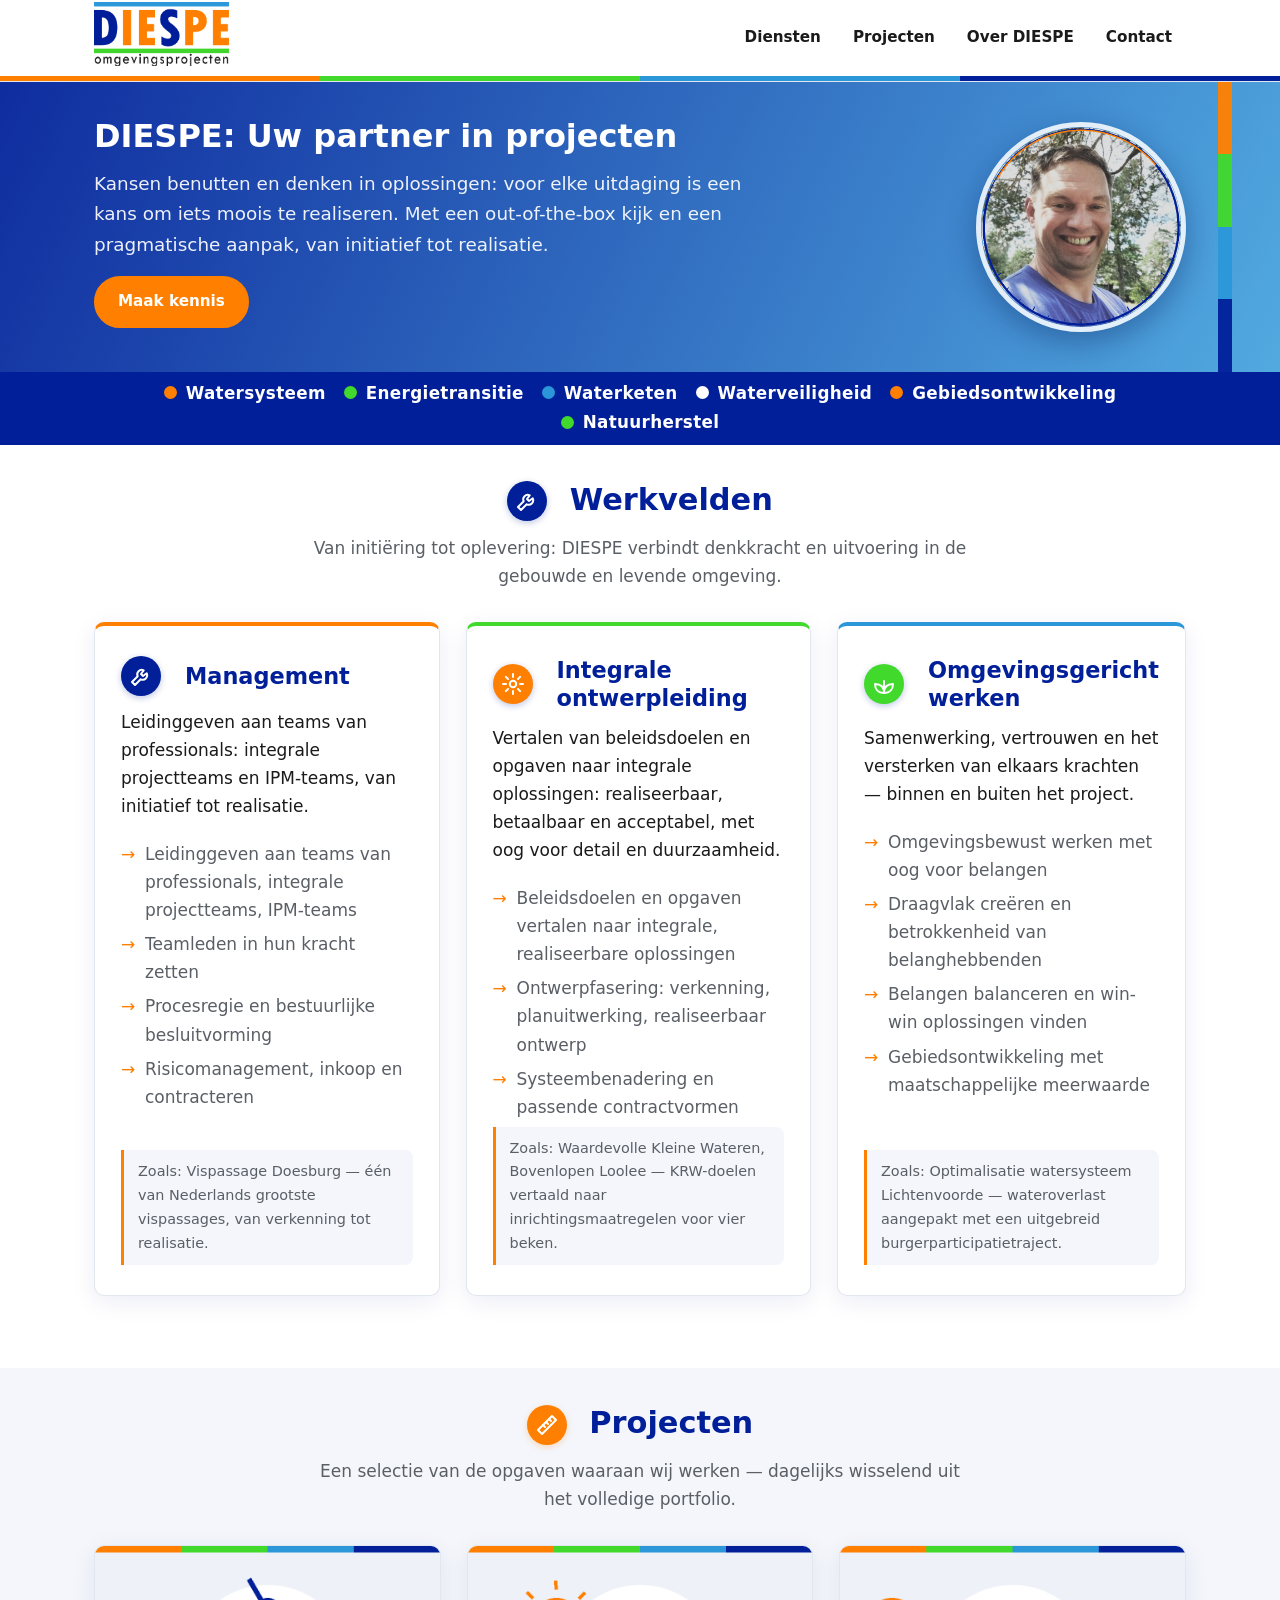
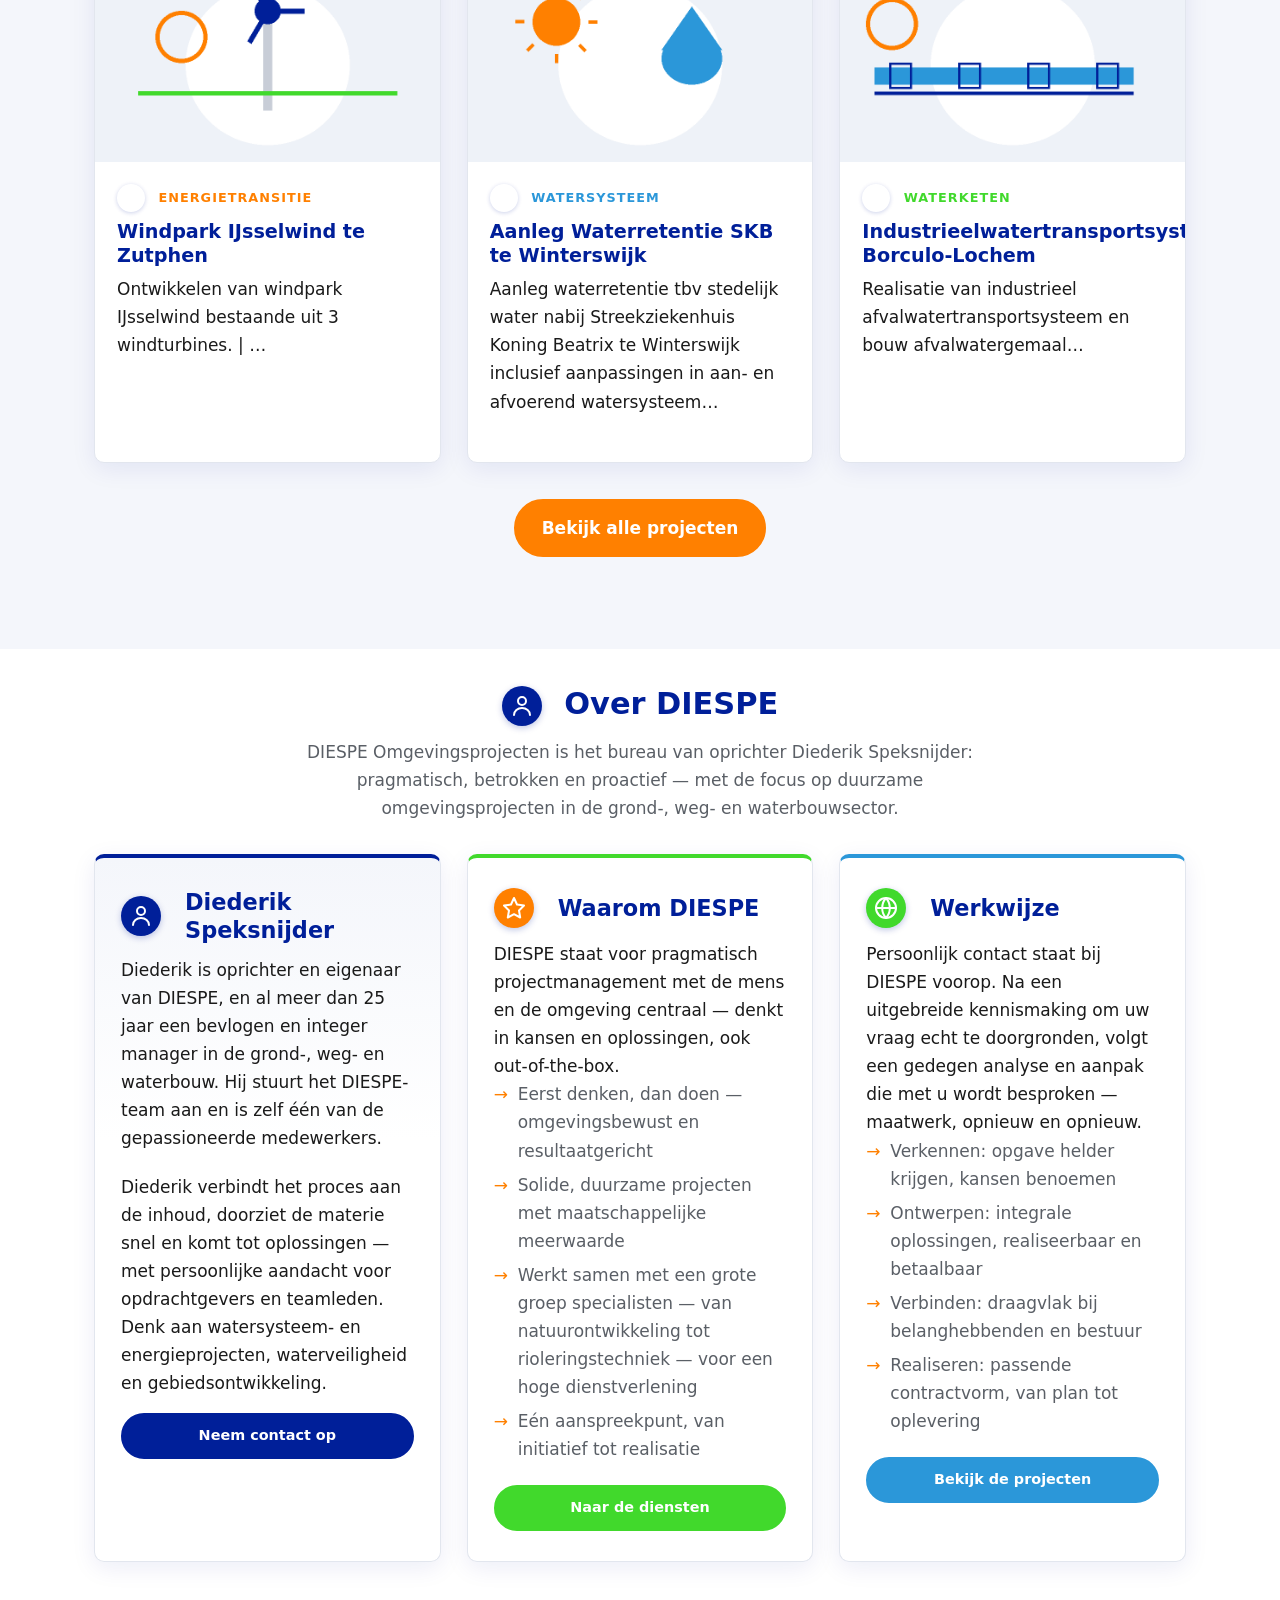
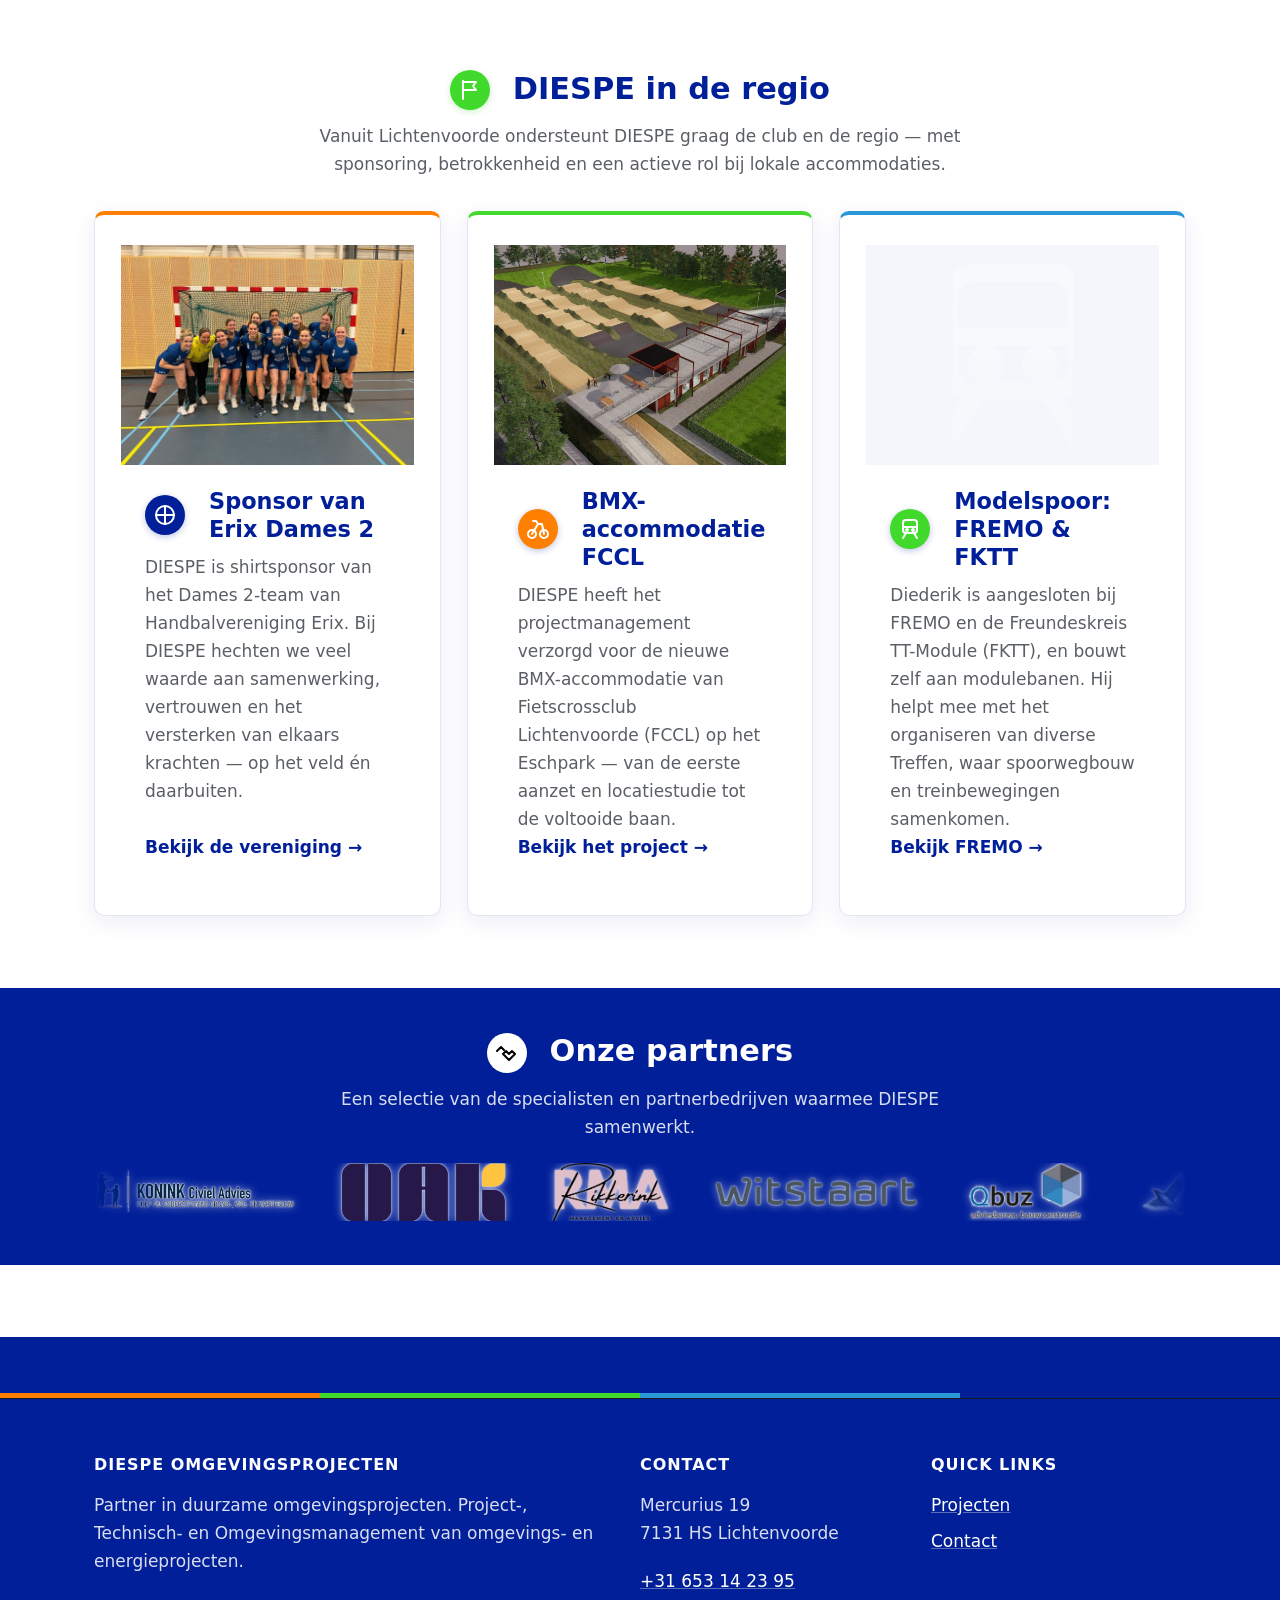
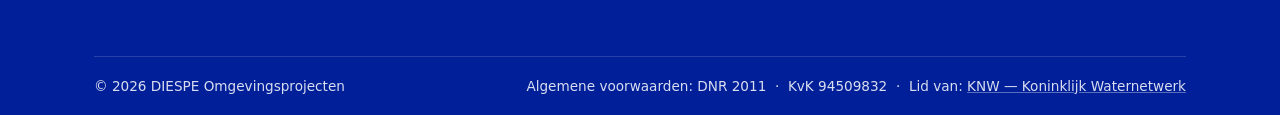
==== commit 606dd704: "Derde regio-kolom: modelspoor (FREMO & FKTT) met trein-icoon Co-authored-by: Diespe2000 <Diespe2000@" ====
--- a/preview/index.html
+++ b/preview/index.html
@@ -201,12 +201,12 @@
           <a href="https://fccl.nl" target="_blank" rel="noopener">Bekijk het project &rarr;</a>
         </div>
       </div>
-      <div class="card sponsor-card sponsor-card--leeg">
-        <div class="sponsor-visual sponsor-visual--placeholder"><span aria-hidden="true">+</span></div>
+      <div class="card sponsor-card">
+        <div class="sponsor-visual sponsor-visual--placeholder"><img src="iconen/trein.svg" alt="" style="width:120px;opacity:0.3;"></div>
         <div class="sponsor-body">
-          <div class="card-header"><span class="card-icon card-icon--groen" aria-hidden="true"><img src="iconen/plus.svg" alt=""></span><h3>Uw initiatief hier?</h3></div>
-          <p>Werkt u aan een sportief of maatschappelijk initiatief in de regio? DIESPE denkt graag mee over betrokkenheid en samenwerking.</p>
-          <a href="contact.html">Neem contact op &rarr;</a>
+          <div class="card-header"><span class="card-icon card-icon--groen" aria-hidden="true"><img src="iconen/trein.svg" alt=""></span><h3>Modelspoor: FREMO &amp; FKTT</h3></div>
+          <p>Diederik is aangesloten bij FREMO en de Freundeskreis TT-Module (FKTT), en bouwt zelf aan modulebanen. Hij helpt mee met het organiseren van diverse Treffen, waar spoorwegbouw en treinbewegingen samenkomen.</p>
+          <a href="https://www.fremo-net.eu" target="_blank" rel="noopener">Bekijk FREMO &rarr;</a>
         </div>
       </div>
     </div>
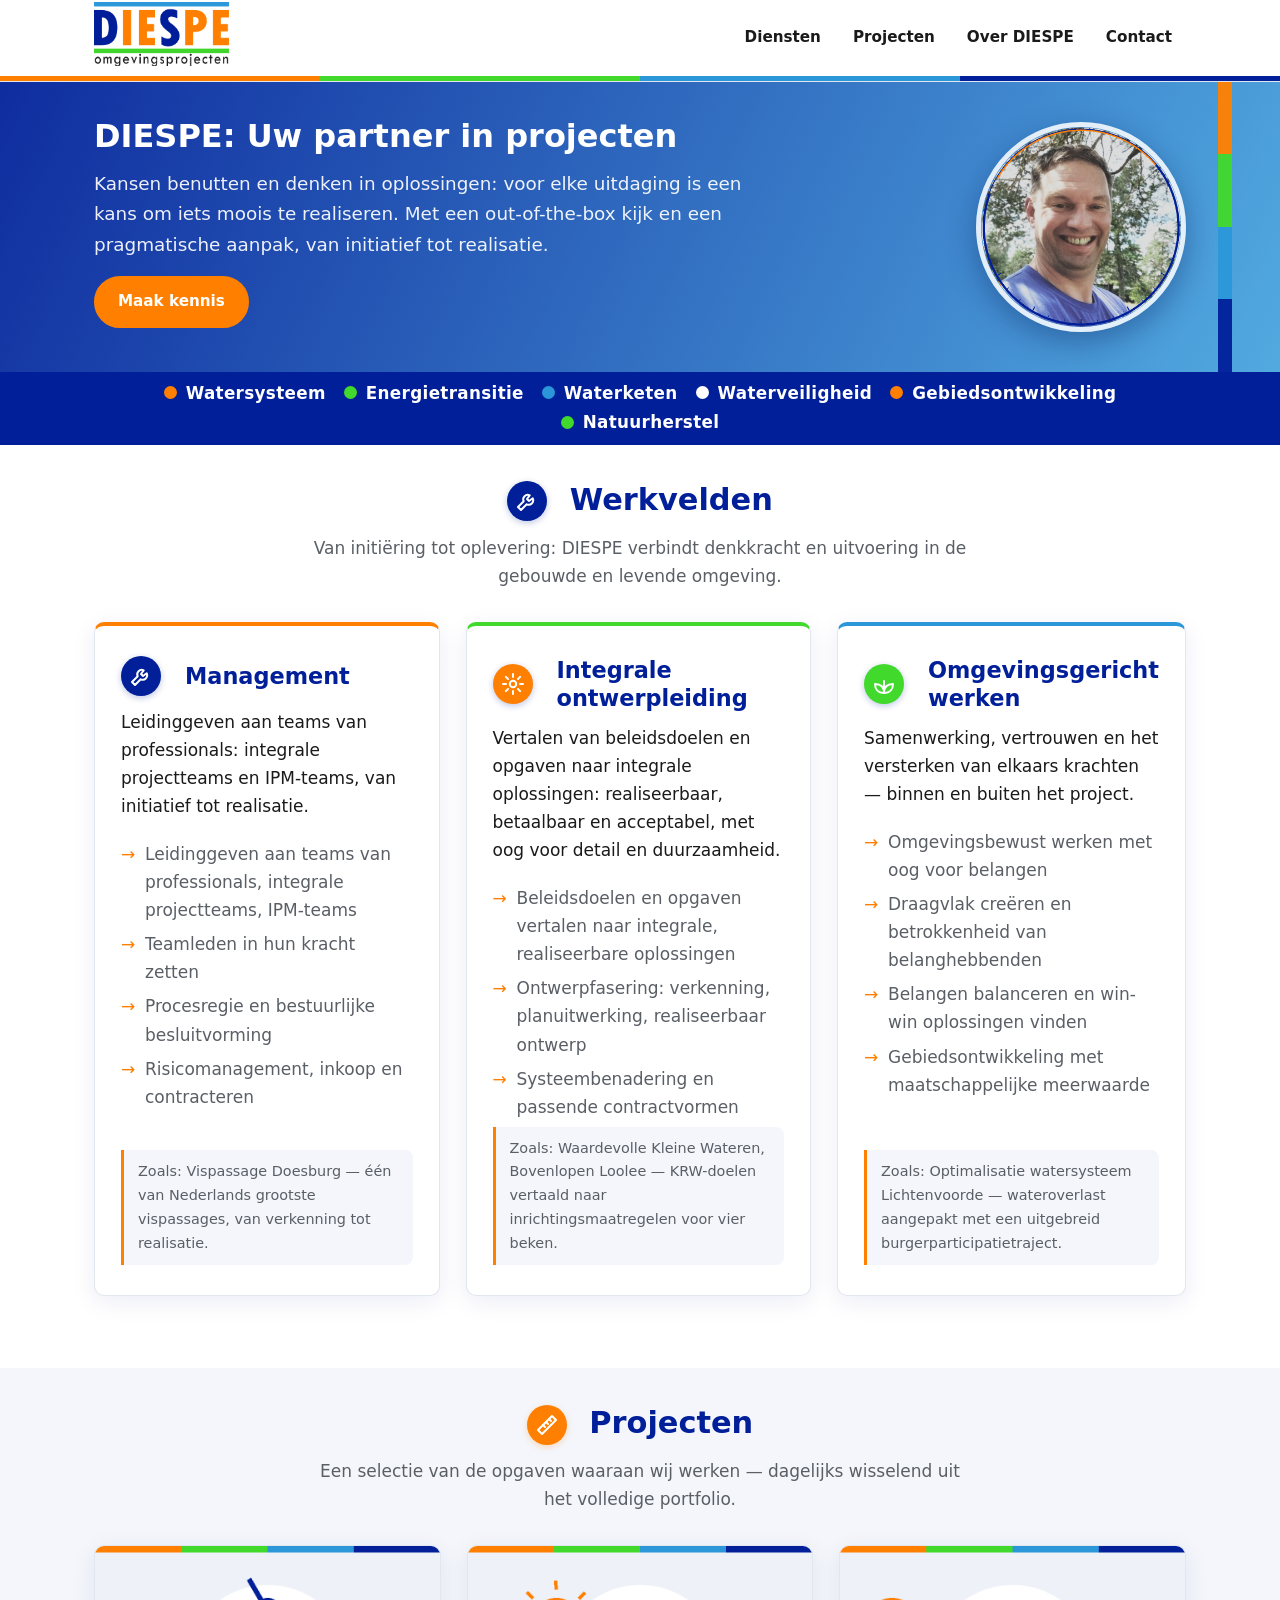
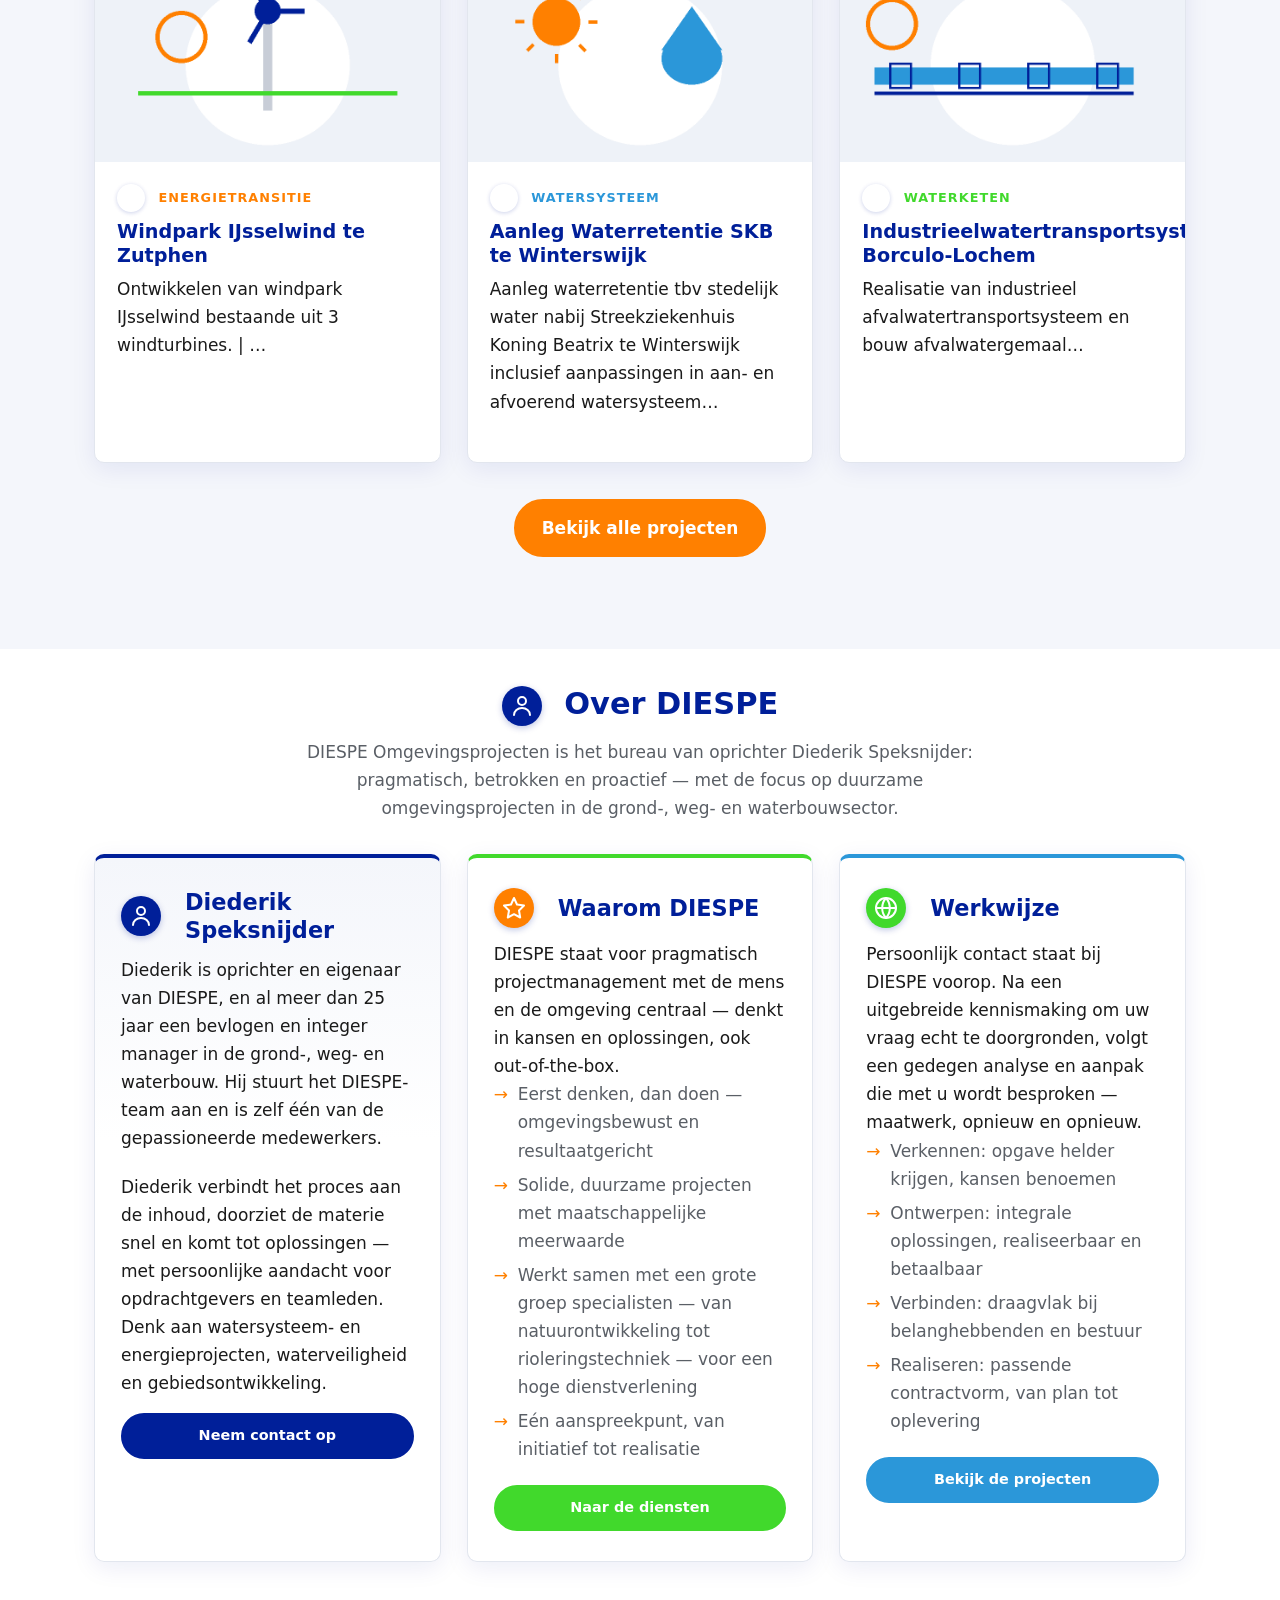
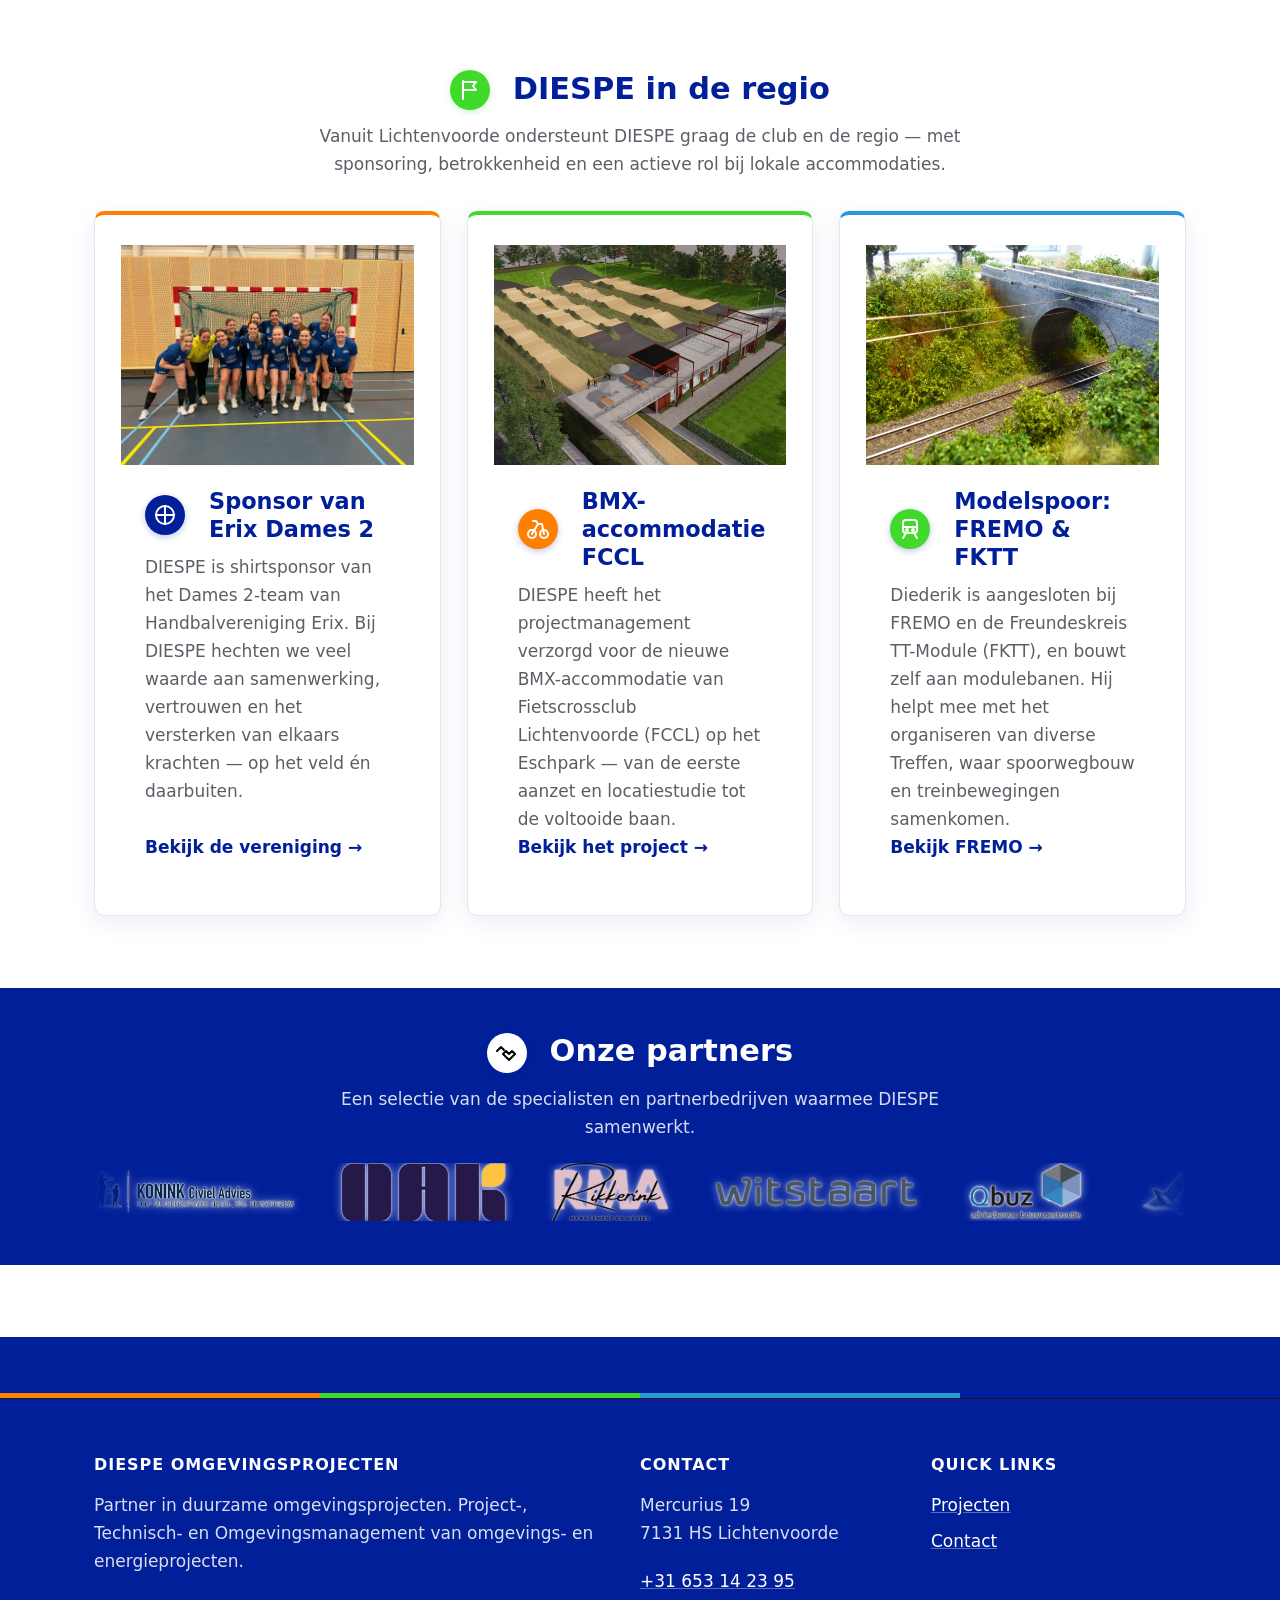
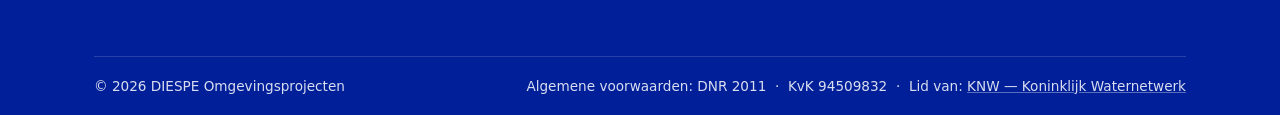
==== commit 656db109: "Modelspoor-kaart met echte foto van modulebaan (FREMO/FKTT) Co-authored-by: Diespe2000 <Diespe2000@u" ====
--- a/preview/index.html
+++ b/preview/index.html
@@ -202,7 +202,7 @@
         </div>
       </div>
       <div class="card sponsor-card">
-        <div class="sponsor-visual sponsor-visual--placeholder"><img src="iconen/trein.svg" alt="" style="width:120px;opacity:0.3;"></div>
+        <div class="sponsor-visual"><img src="sponsor-modelspoor.jpg" alt="Modulebaan met tunnel op een FREMO/FKTT Treffen"></div>
         <div class="sponsor-body">
           <div class="card-header"><span class="card-icon card-icon--groen" aria-hidden="true"><img src="iconen/trein.svg" alt=""></span><h3>Modelspoor: FREMO &amp; FKTT</h3></div>
           <p>Diederik is aangesloten bij FREMO en de Freundeskreis TT-Module (FKTT), en bouwt zelf aan modulebanen. Hij helpt mee met het organiseren van diverse Treffen, waar spoorwegbouw en treinbewegingen samenkomen.</p>
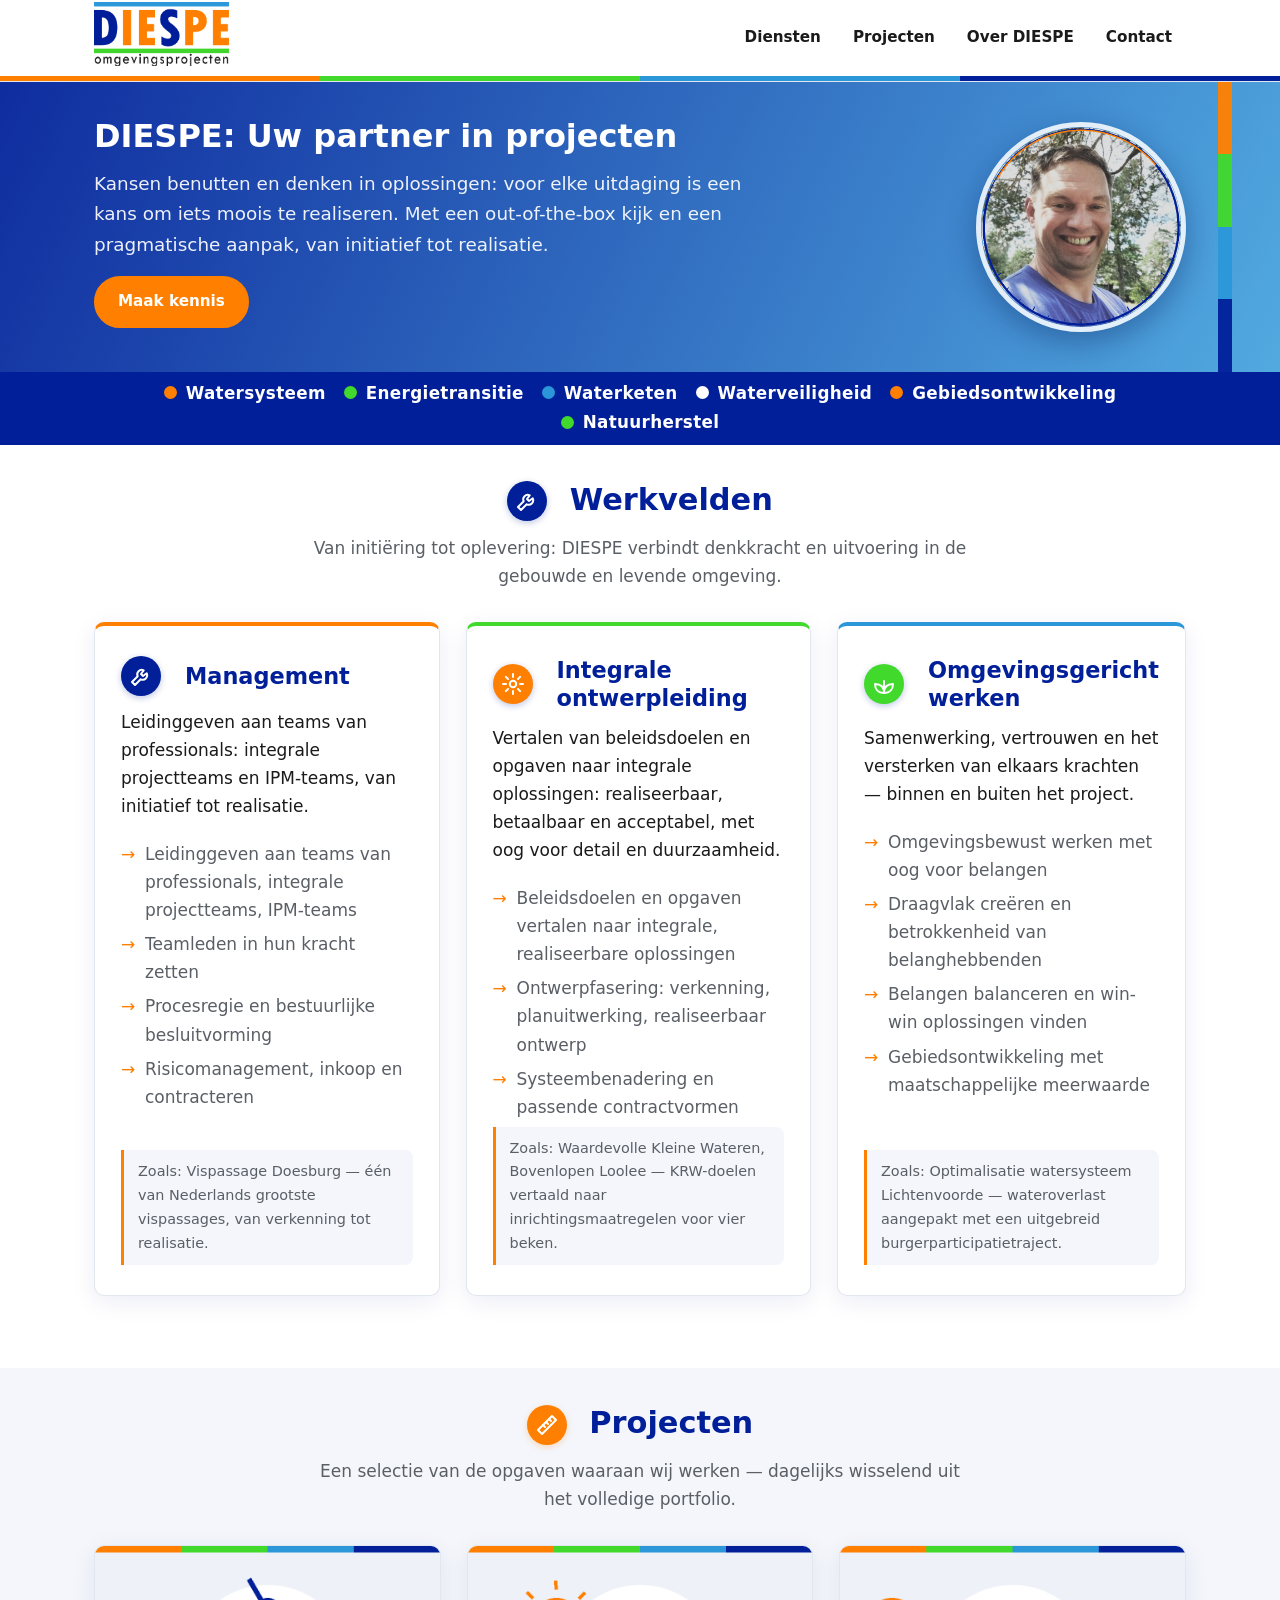
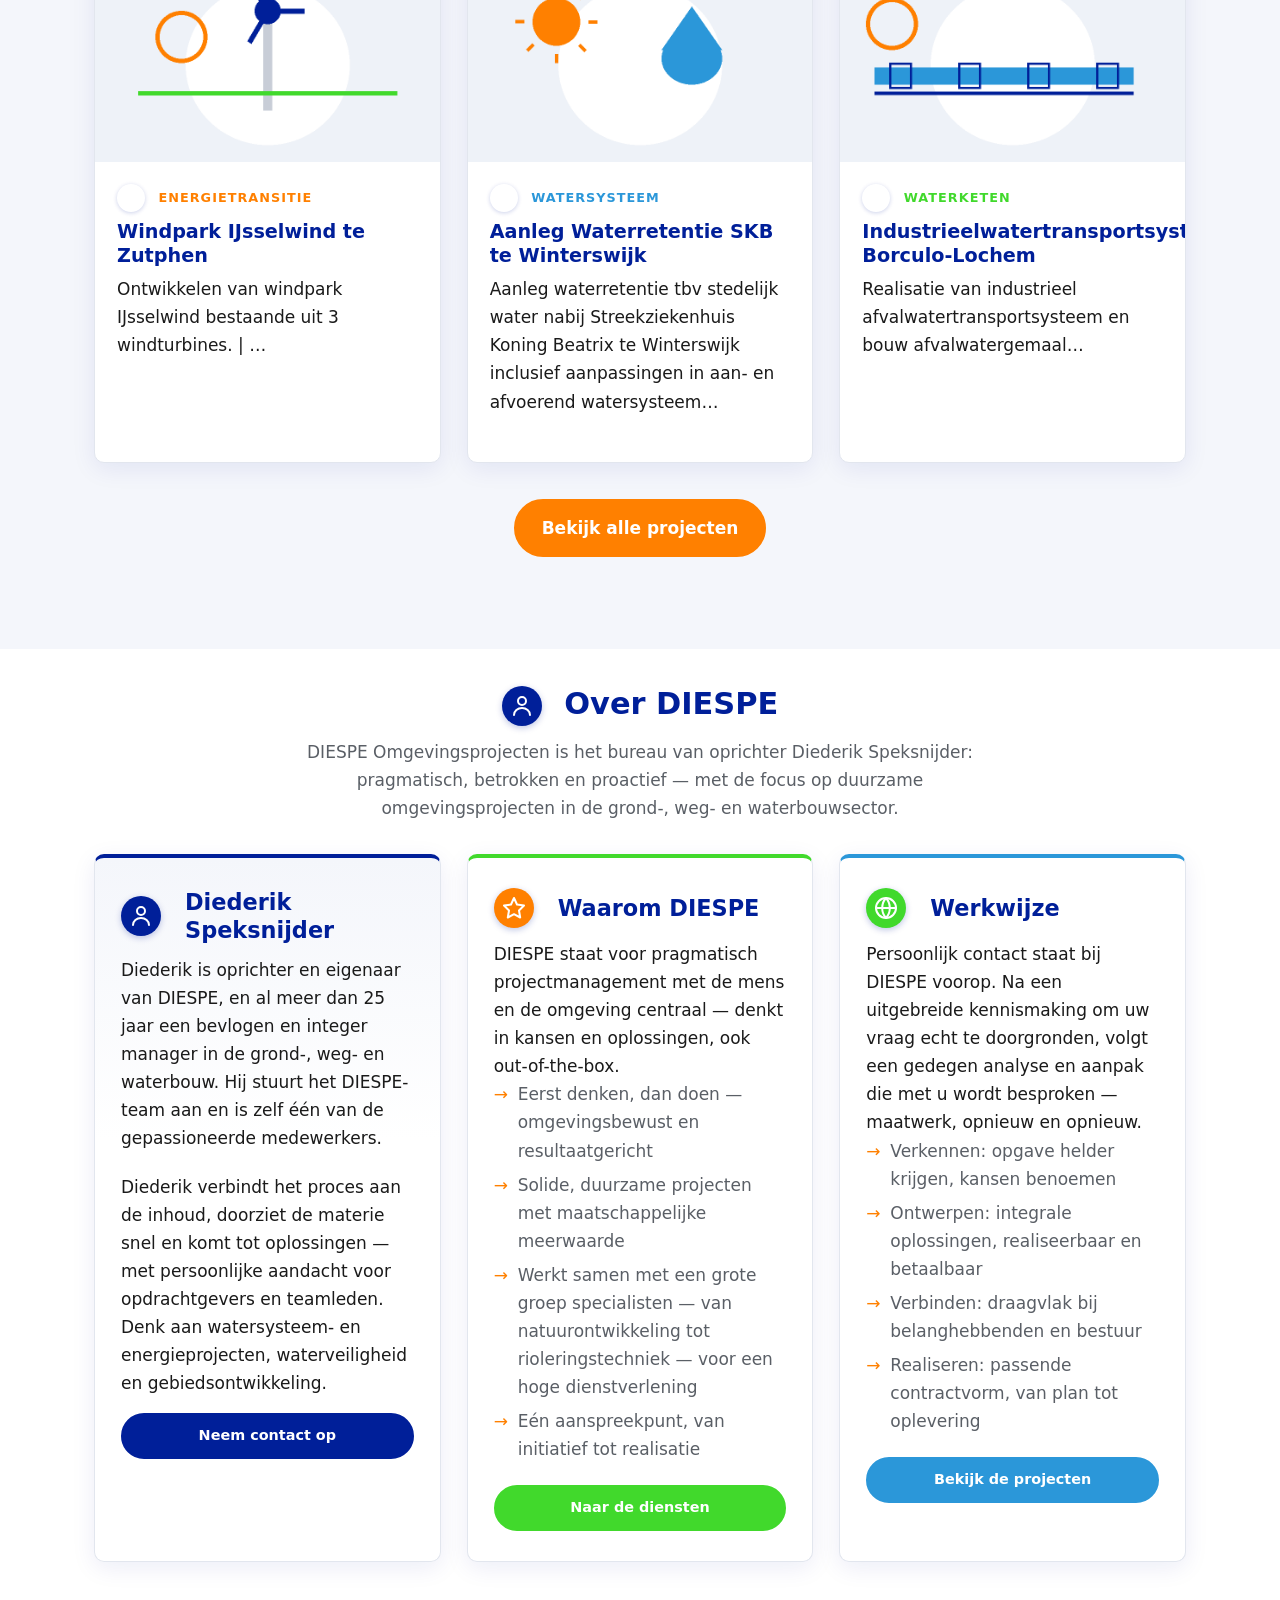
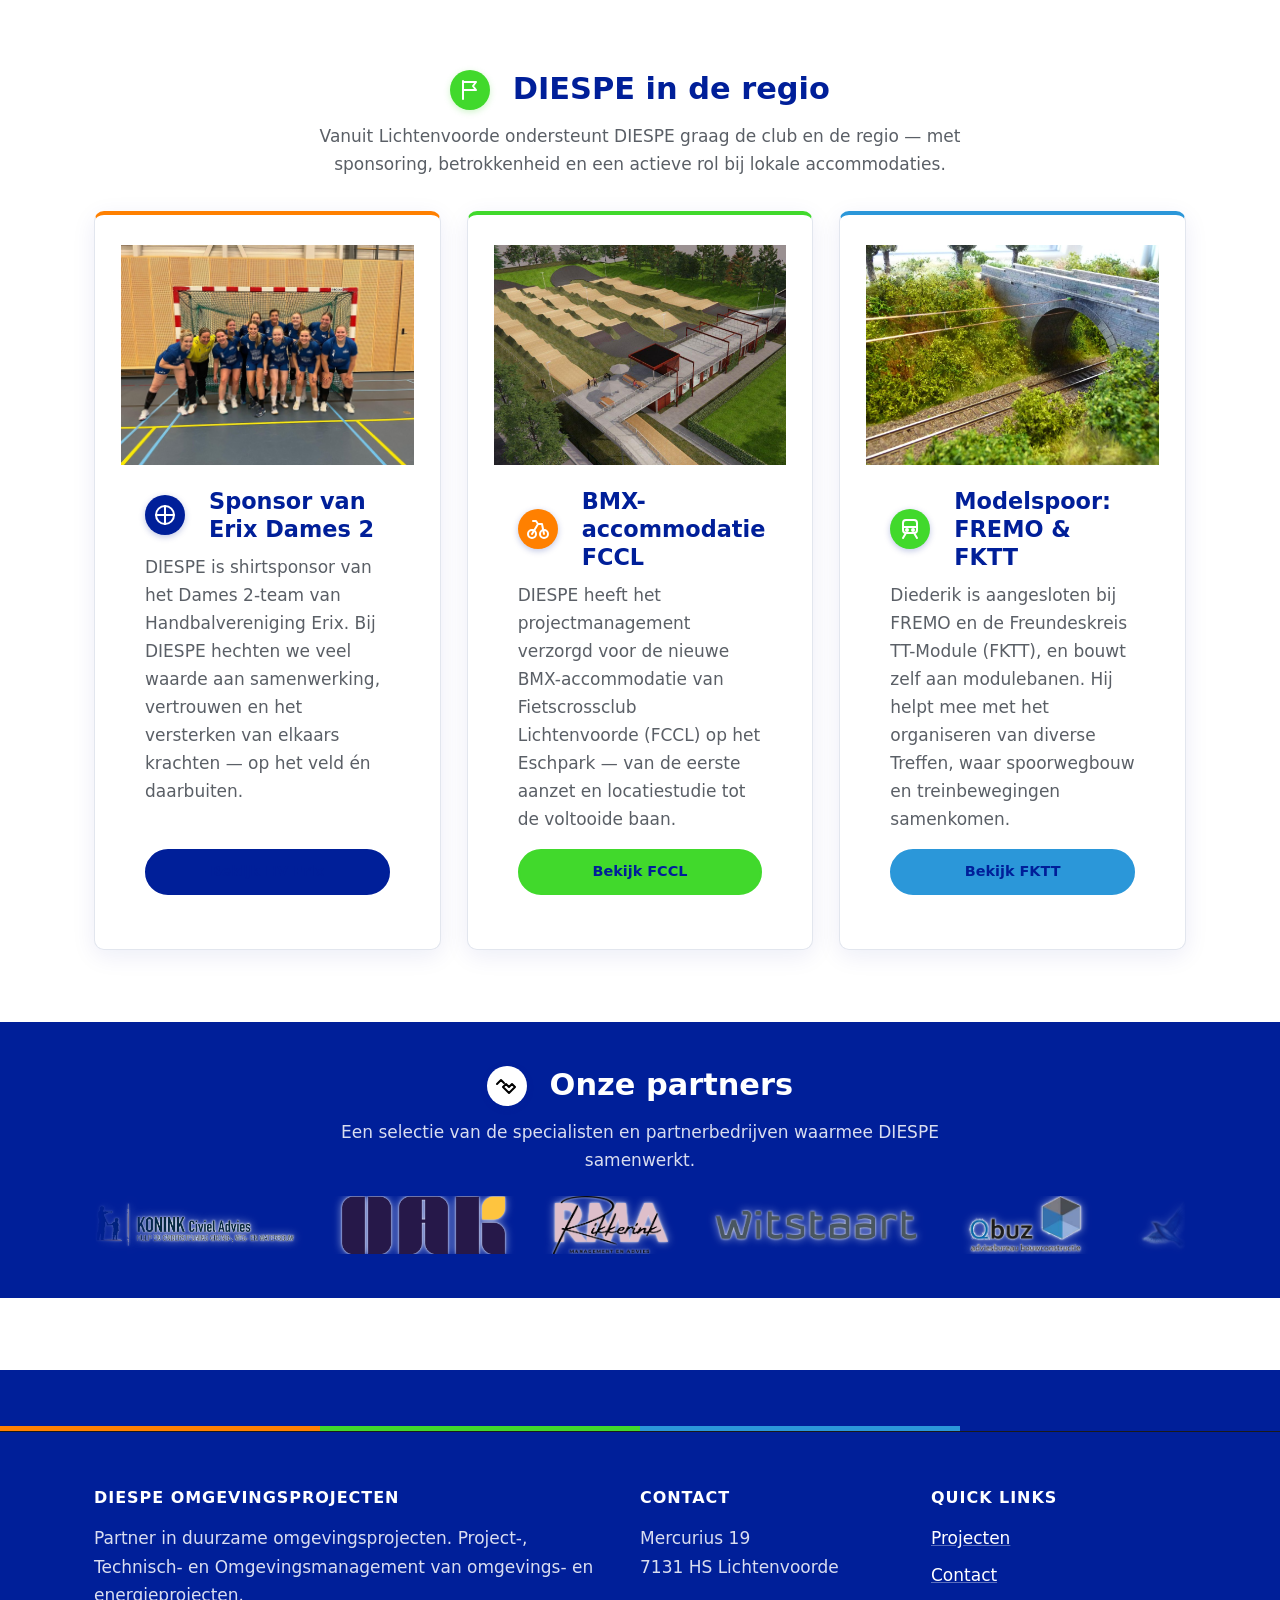
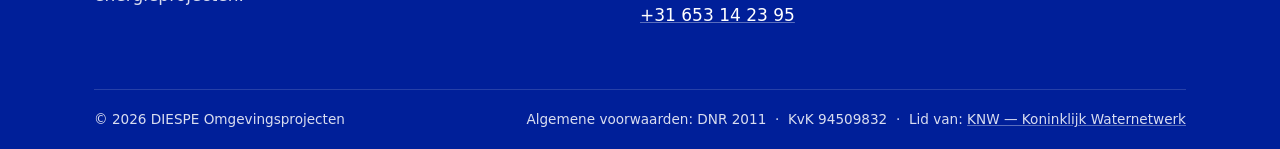
==== commit bca57cac: "Regio-links als huisstijl-buttons: Bekijk HV Erix / FCCL / FKTT Co-authored-by: Diespe2000 <Diespe20" ====
--- a/preview/index.html
+++ b/preview/index.html
@@ -190,7 +190,7 @@
         <div class="sponsor-body">
           <div class="card-header"><span class="card-icon" aria-hidden="true"><img src="iconen/sport.svg" alt=""></span><h3>Sponsor van Erix Dames 2</h3></div>
           <p>DIESPE is shirtsponsor van het Dames 2-team van Handbalvereniging Erix. Bij DIESPE hechten we veel waarde aan samenwerking, vertrouwen en het versterken van elkaars krachten &mdash; op het veld &eacute;n daarbuiten.</p>
-          <a href="https://hverix.nl" target="_blank" rel="noopener">Bekijk de vereniging &rarr;</a>
+          <a class="btn btn--kleur1 card-more" href="https://hverix.nl" target="_blank" rel="noopener">Bekijk HV Erix</a>
         </div>
       </div>
       <div class="card sponsor-card">
@@ -198,7 +198,7 @@
         <div class="sponsor-body">
           <div class="card-header"><span class="card-icon card-icon--oranje" aria-hidden="true"><img src="iconen/fiets.svg" alt=""></span><h3>BMX-accommodatie FCCL</h3></div>
           <p>DIESPE heeft het projectmanagement verzorgd voor de nieuwe BMX-accommodatie van Fietscrossclub Lichtenvoorde (FCCL) op het Eschpark &mdash; van de eerste aanzet en locatiestudie tot de voltooide baan.</p>
-          <a href="https://fccl.nl" target="_blank" rel="noopener">Bekijk het project &rarr;</a>
+          <a class="btn btn--kleur2 card-more" href="https://fccl.nl" target="_blank" rel="noopener">Bekijk FCCL</a>
         </div>
       </div>
       <div class="card sponsor-card">
@@ -206,7 +206,7 @@
         <div class="sponsor-body">
           <div class="card-header"><span class="card-icon card-icon--groen" aria-hidden="true"><img src="iconen/trein.svg" alt=""></span><h3>Modelspoor: FREMO &amp; FKTT</h3></div>
           <p>Diederik is aangesloten bij FREMO en de Freundeskreis TT-Module (FKTT), en bouwt zelf aan modulebanen. Hij helpt mee met het organiseren van diverse Treffen, waar spoorwegbouw en treinbewegingen samenkomen.</p>
-          <a href="https://www.fremo-net.eu" target="_blank" rel="noopener">Bekijk FREMO &rarr;</a>
+          <a class="btn btn--kleur3 card-more" href="https://www.fktt-module.de/de" target="_blank" rel="noopener">Bekijk FKTT</a>
         </div>
       </div>
     </div>
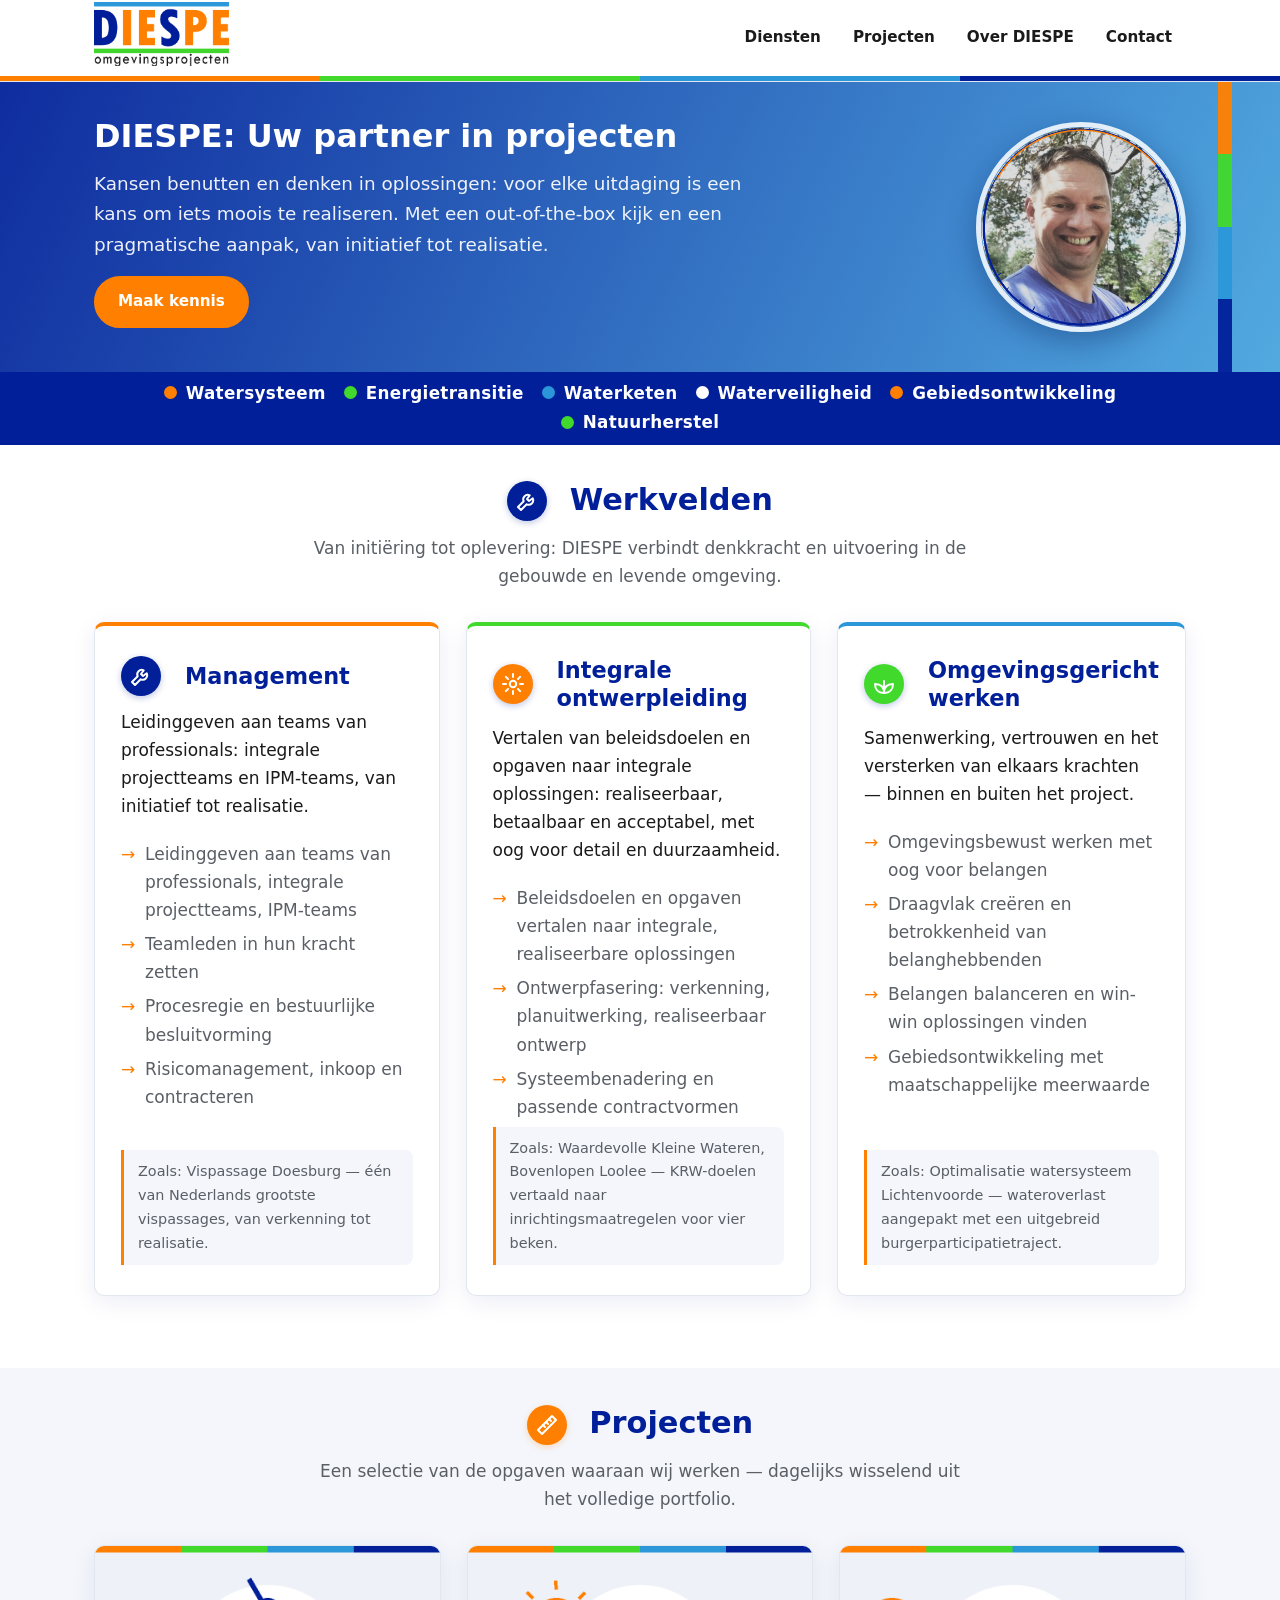
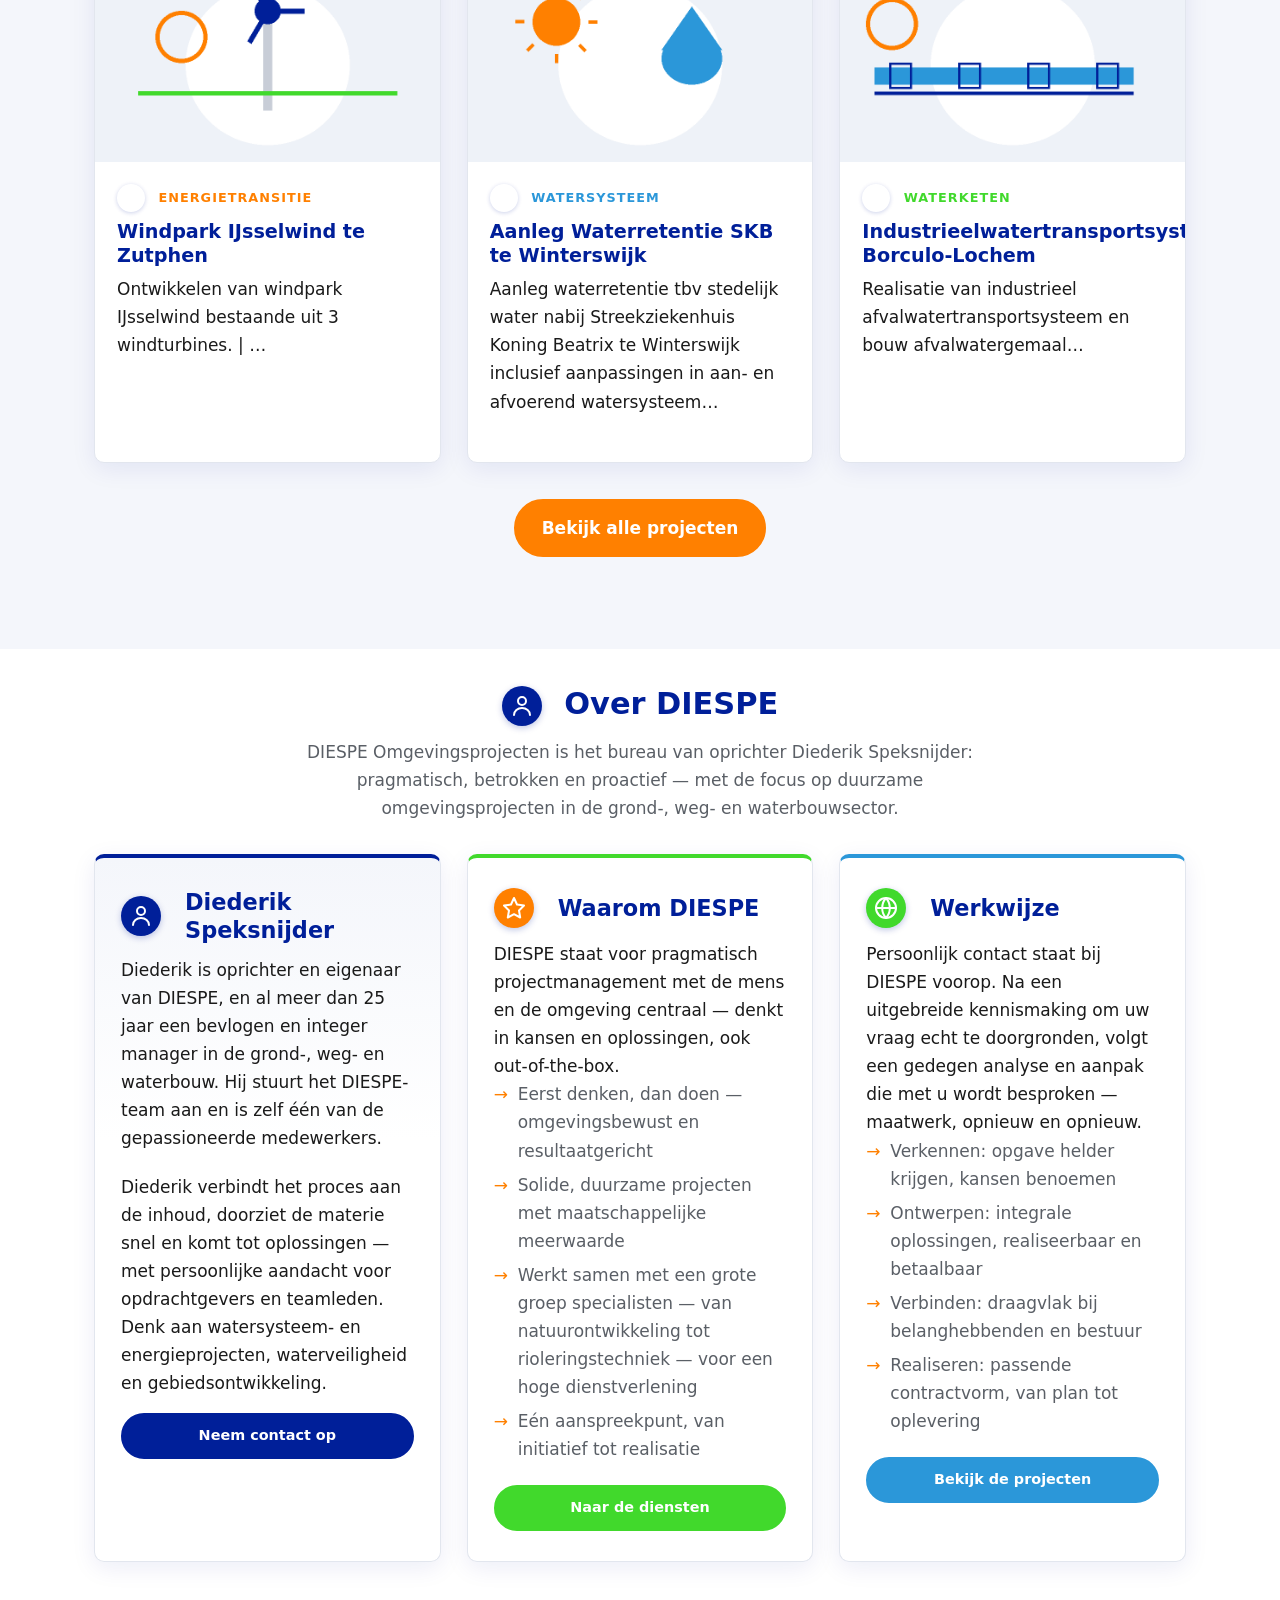
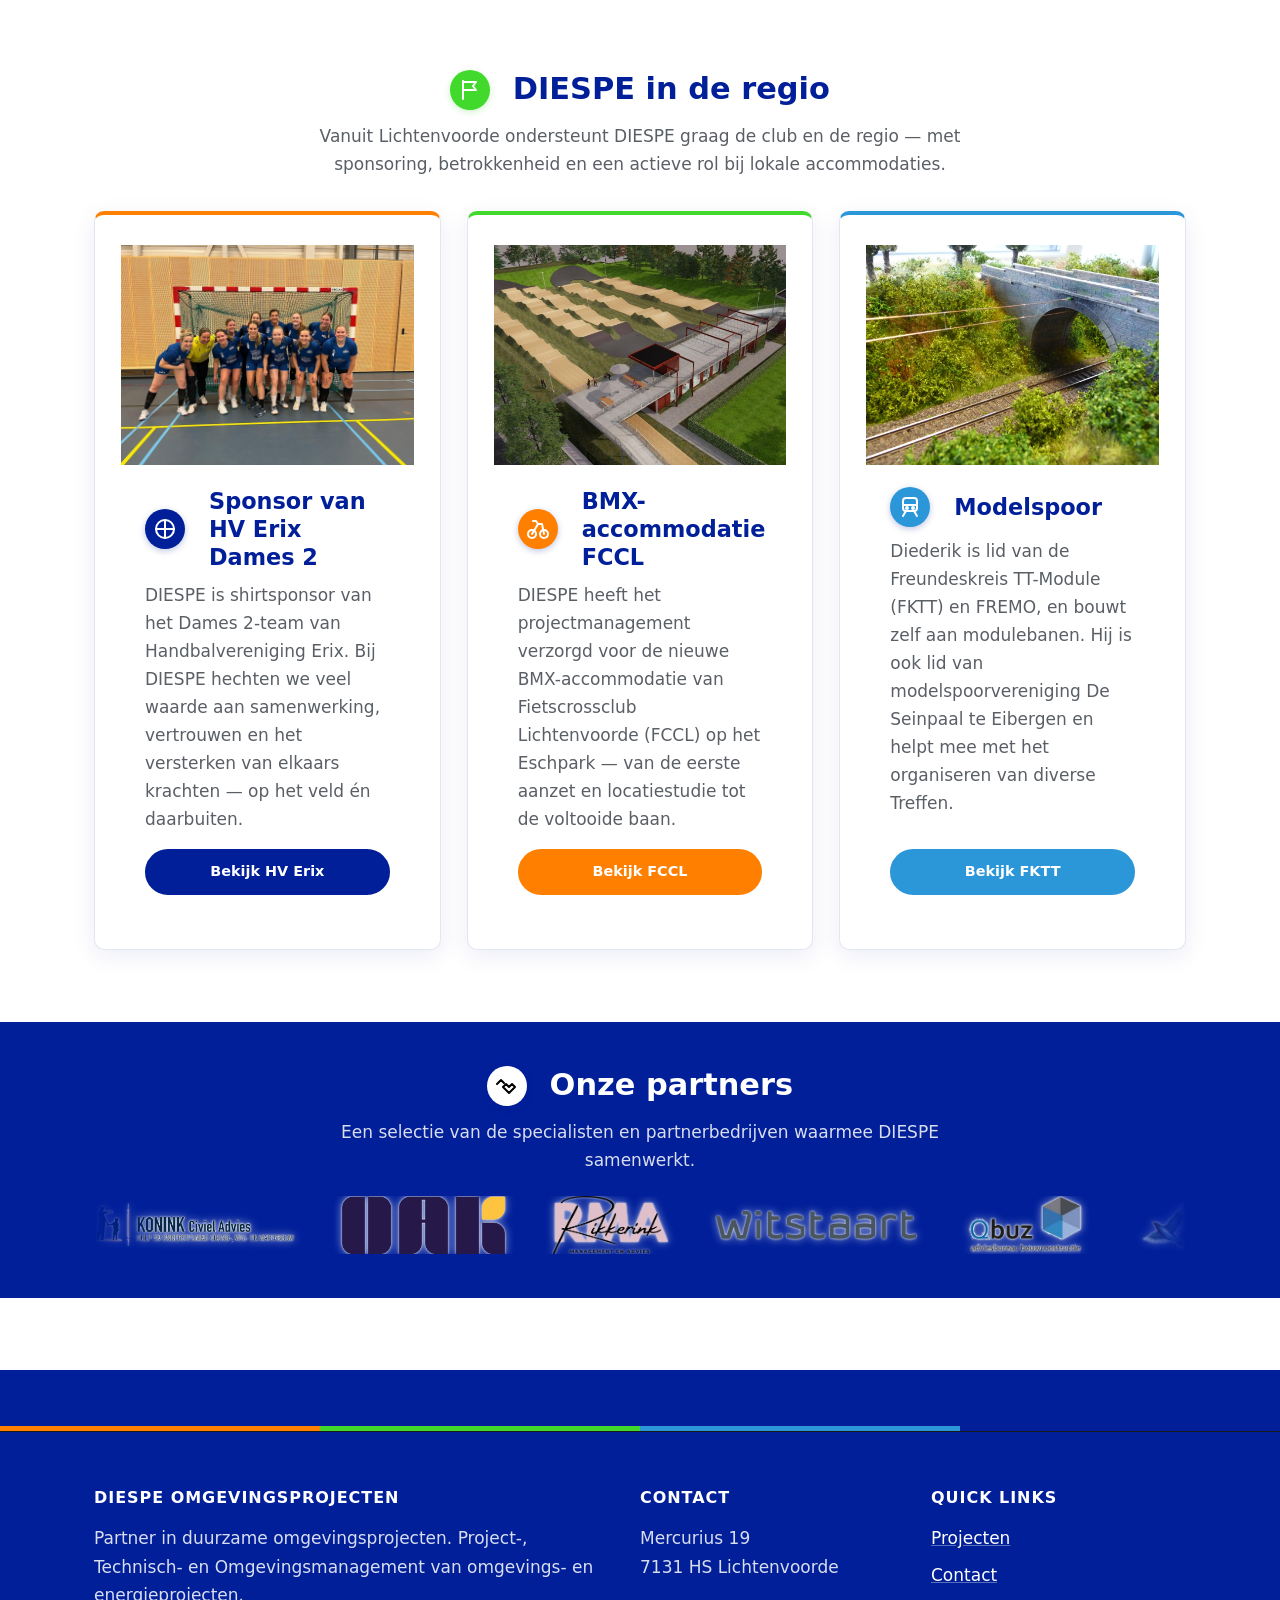
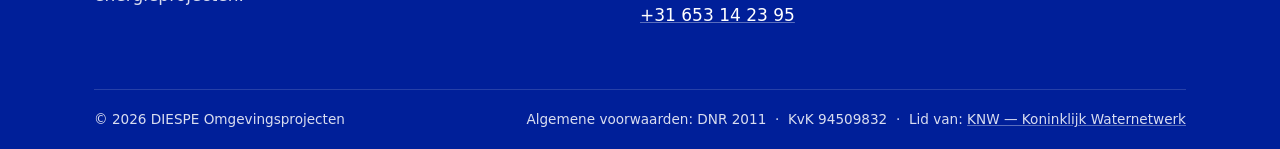
==== commit 5700572e: "Regio-kaarten: HV Erix-titel, knoppen wit en kleuren gelijk aan badges, Modelspoor-tekst met De Sein" ====
--- a/preview/index.html
+++ b/preview/index.html
@@ -188,7 +188,7 @@
       <div class="card sponsor-card">
         <div class="sponsor-visual"><img src="sponsor-dames2.jpg" alt="Dames 2 van Handbalvereniging Erix in de sportzaal"></div>
         <div class="sponsor-body">
-          <div class="card-header"><span class="card-icon" aria-hidden="true"><img src="iconen/sport.svg" alt=""></span><h3>Sponsor van Erix Dames 2</h3></div>
+          <div class="card-header"><span class="card-icon" aria-hidden="true"><img src="iconen/sport.svg" alt=""></span><h3>Sponsor van HV Erix Dames 2</h3></div>
           <p>DIESPE is shirtsponsor van het Dames 2-team van Handbalvereniging Erix. Bij DIESPE hechten we veel waarde aan samenwerking, vertrouwen en het versterken van elkaars krachten &mdash; op het veld &eacute;n daarbuiten.</p>
           <a class="btn btn--kleur1 card-more" href="https://hverix.nl" target="_blank" rel="noopener">Bekijk HV Erix</a>
         </div>
@@ -198,14 +198,14 @@
         <div class="sponsor-body">
           <div class="card-header"><span class="card-icon card-icon--oranje" aria-hidden="true"><img src="iconen/fiets.svg" alt=""></span><h3>BMX-accommodatie FCCL</h3></div>
           <p>DIESPE heeft het projectmanagement verzorgd voor de nieuwe BMX-accommodatie van Fietscrossclub Lichtenvoorde (FCCL) op het Eschpark &mdash; van de eerste aanzet en locatiestudie tot de voltooide baan.</p>
-          <a class="btn btn--kleur2 card-more" href="https://fccl.nl" target="_blank" rel="noopener">Bekijk FCCL</a>
+          <a class="btn btn--kleur4 card-more" href="https://fccl.nl" target="_blank" rel="noopener">Bekijk FCCL</a>
         </div>
       </div>
       <div class="card sponsor-card">
         <div class="sponsor-visual"><img src="sponsor-modelspoor.jpg" alt="Modulebaan met tunnel op een FREMO/FKTT Treffen"></div>
         <div class="sponsor-body">
-          <div class="card-header"><span class="card-icon card-icon--groen" aria-hidden="true"><img src="iconen/trein.svg" alt=""></span><h3>Modelspoor: FREMO &amp; FKTT</h3></div>
-          <p>Diederik is aangesloten bij FREMO en de Freundeskreis TT-Module (FKTT), en bouwt zelf aan modulebanen. Hij helpt mee met het organiseren van diverse Treffen, waar spoorwegbouw en treinbewegingen samenkomen.</p>
+          <div class="card-header"><span class="card-icon card-icon--blauwlicht" aria-hidden="true"><img src="iconen/trein.svg" alt=""></span><h3>Modelspoor</h3></div>
+          <p>Diederik is lid van de Freundeskreis TT-Module (FKTT) en FREMO, en bouwt zelf aan modulebanen. Hij is ook lid van modelspoorvereniging De Seinpaal te Eibergen en helpt mee met het organiseren van diverse Treffen.</p>
           <a class="btn btn--kleur3 card-more" href="https://www.fktt-module.de/de" target="_blank" rel="noopener">Bekijk FKTT</a>
         </div>
       </div>
--- a/preview/style.css
+++ b/preview/style.css
@@ -924,3 +924,11 @@
 .sponsor-body .card-header { margin-bottom: 10px; }
 
 .titel-badge img, .card-icon img, .meta-icoon img { width: 60%; height: 60%; }
+
+/* Extra knop-/badge-kleuren regio-sectie */
+.btn--kleur4 { background: var(--diespe-orange); border-color: var(--diespe-orange); color: #fff; }
+.btn--kleur4:hover, .btn--kleur4:focus { background: var(--diespe-blue); border-color: var(--diespe-blue); color: #fff; }
+.card-header .card-icon--blauwlicht { background: var(--diespe-blue-light); }
+/* knoppen binnen sponsor-body erven niet de link-kleur */
+.sponsor-body a.btn { color: #fff; }
+.sponsor-body a.btn:hover { color: #fff; }
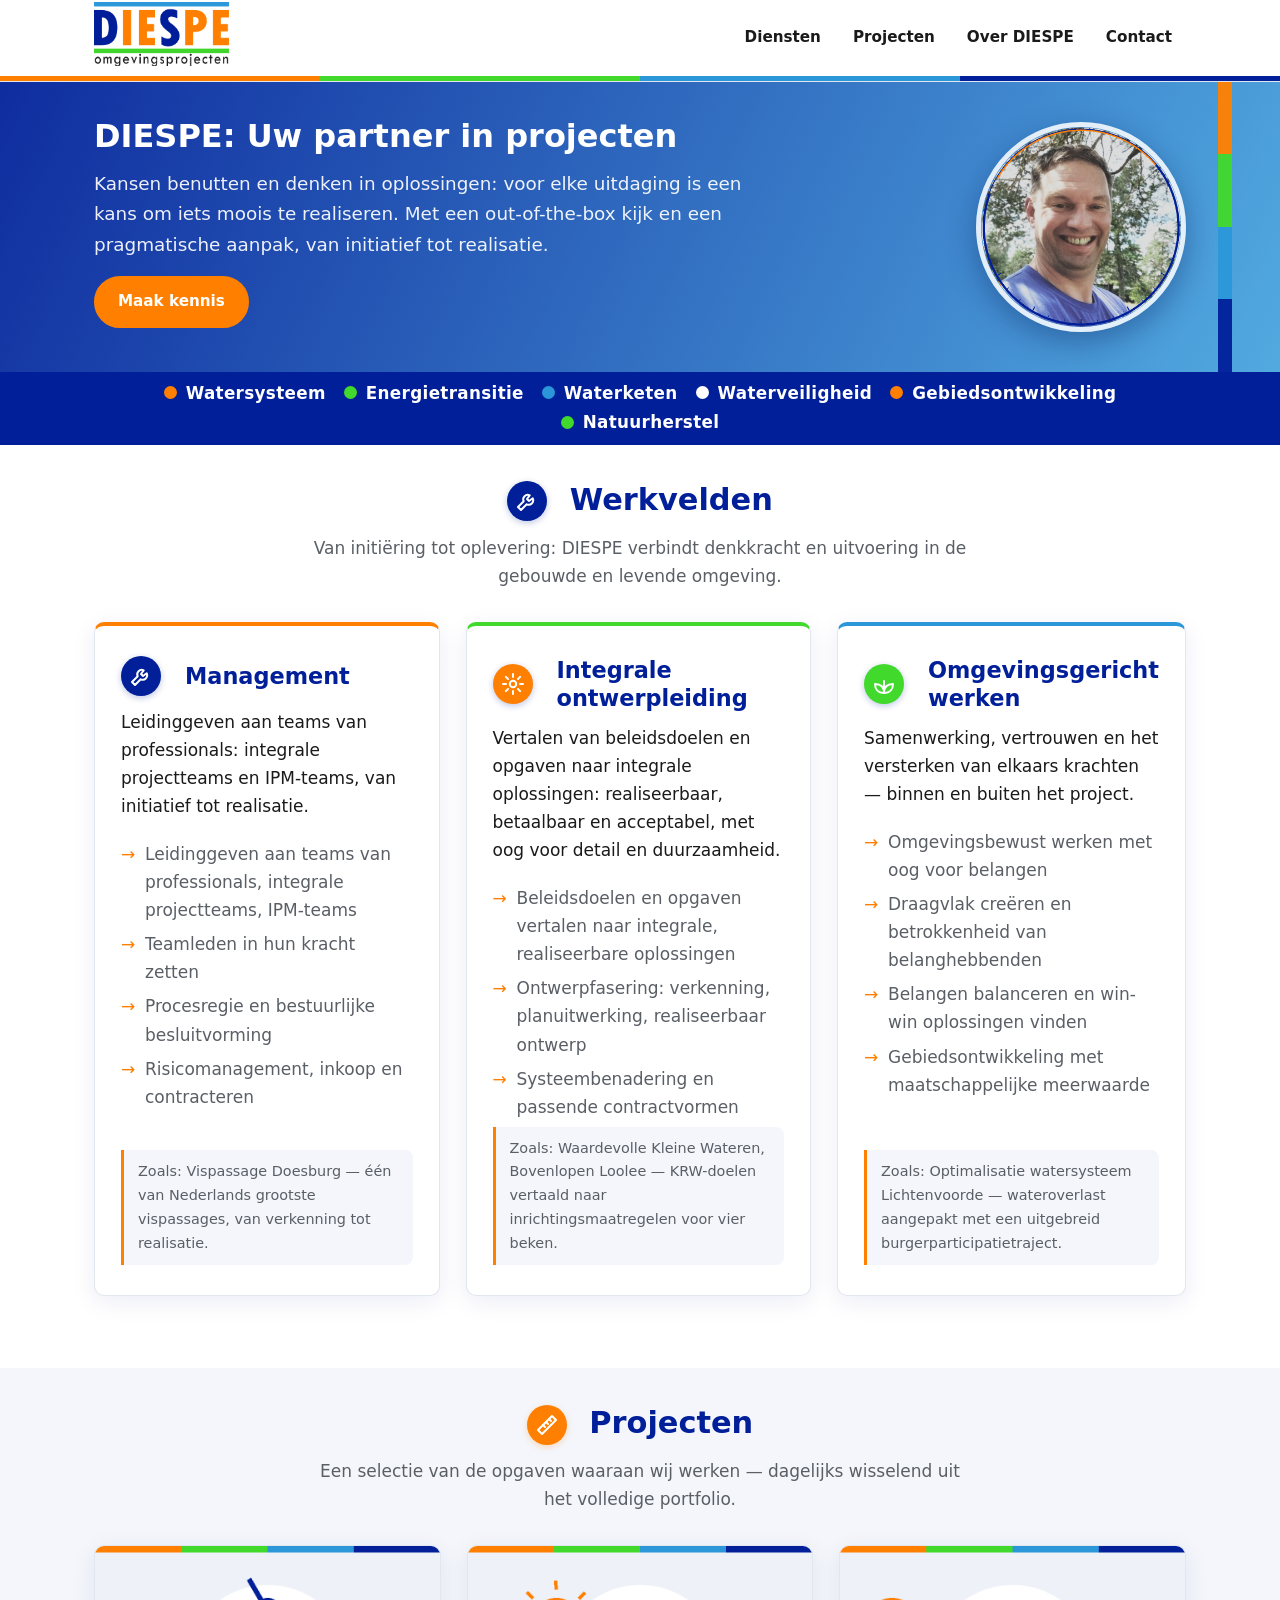
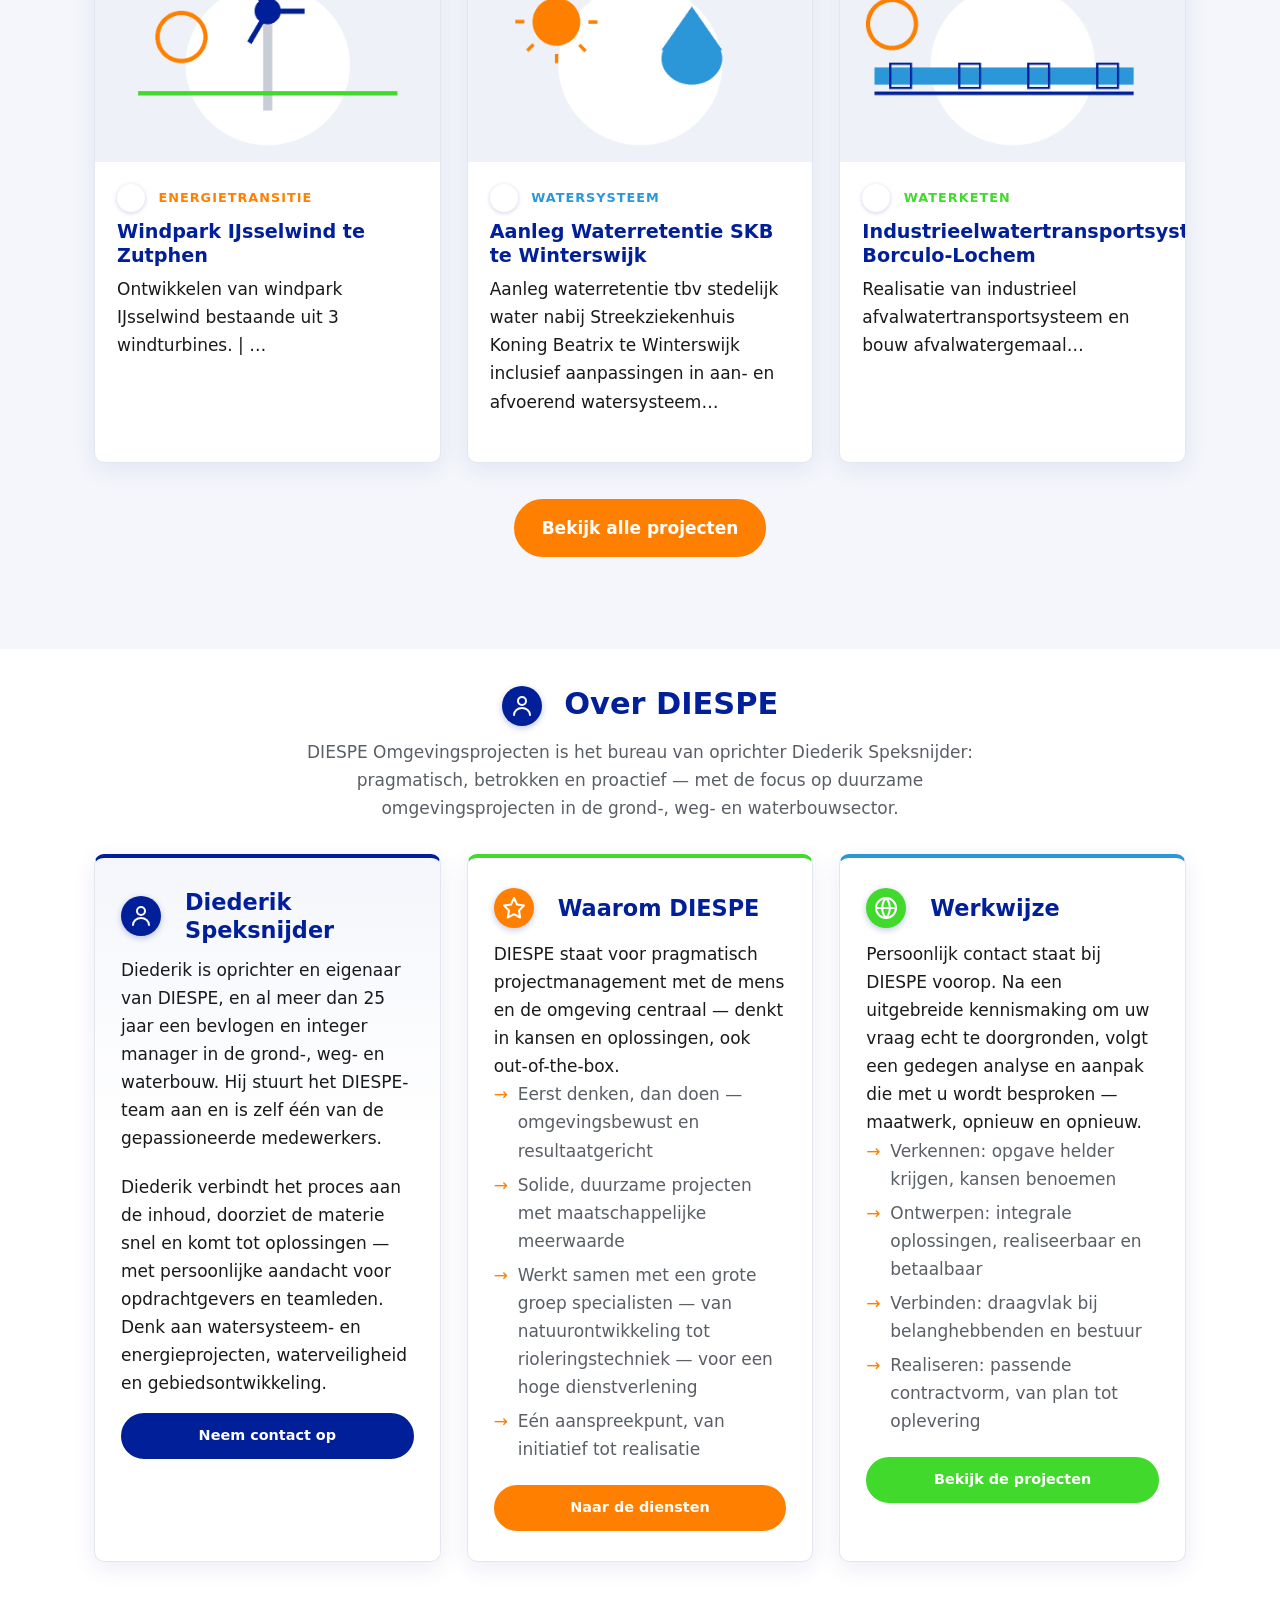
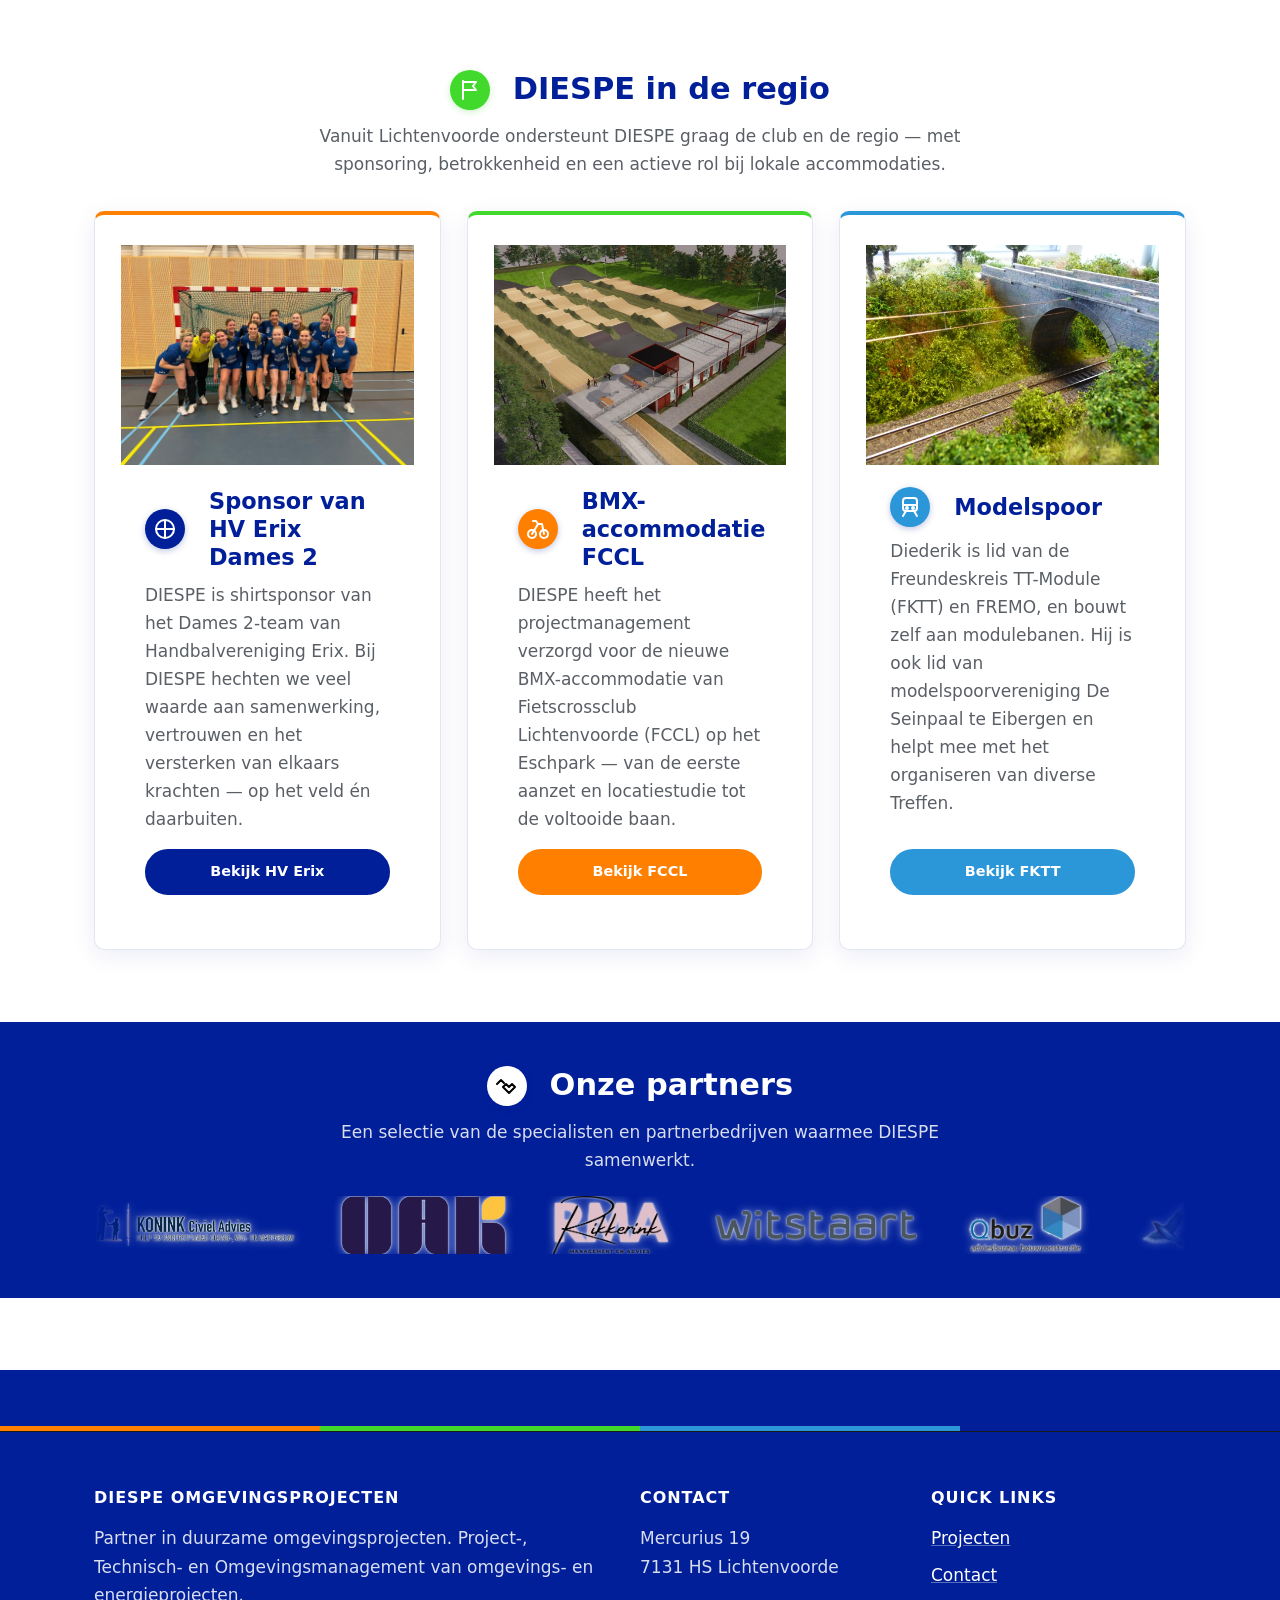
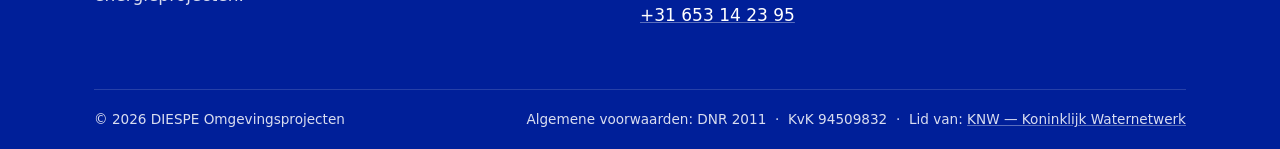
==== commit 9ea30d68: "Over DIESPE: knopkleuren gelijk aan badgekleuren per kaart Co-authored-by: Diespe2000 <Diespe2000@us" ====
--- a/preview/index.html
+++ b/preview/index.html
@@ -158,7 +158,7 @@
           <li>Werkt samen met een grote groep specialisten &mdash; van natuurontwikkeling tot rioleringstechniek &mdash; voor een hoge dienstverlening</li>
           <li>E&eacute;n aanspreekpunt, van initiatief tot realisatie</li>
         </ul>
-        <a class="btn btn--kleur2 card-more" href="werkvelden.html">Naar de diensten</a>
+        <a class="btn btn--kleur4 card-more" href="werkvelden.html">Naar de diensten</a>
       </div>
       <div class="card">
         <div class="card-header"><span class="card-icon card-icon--groen" aria-hidden="true"><img src="iconen/wereld.svg" alt=""></span><h3>Werkwijze</h3></div>
@@ -169,7 +169,7 @@
           <li>Verbinden: draagvlak bij belanghebbenden en bestuur</li>
           <li>Realiseren: passende contractvorm, van plan tot oplevering</li>
         </ul>
-        <a class="btn btn--kleur3 card-more" href="projecten.html">Bekijk de projecten</a>
+        <a class="btn btn--kleur2 card-more" href="projecten.html">Bekijk de projecten</a>
       </div>
     </div>
   </div>
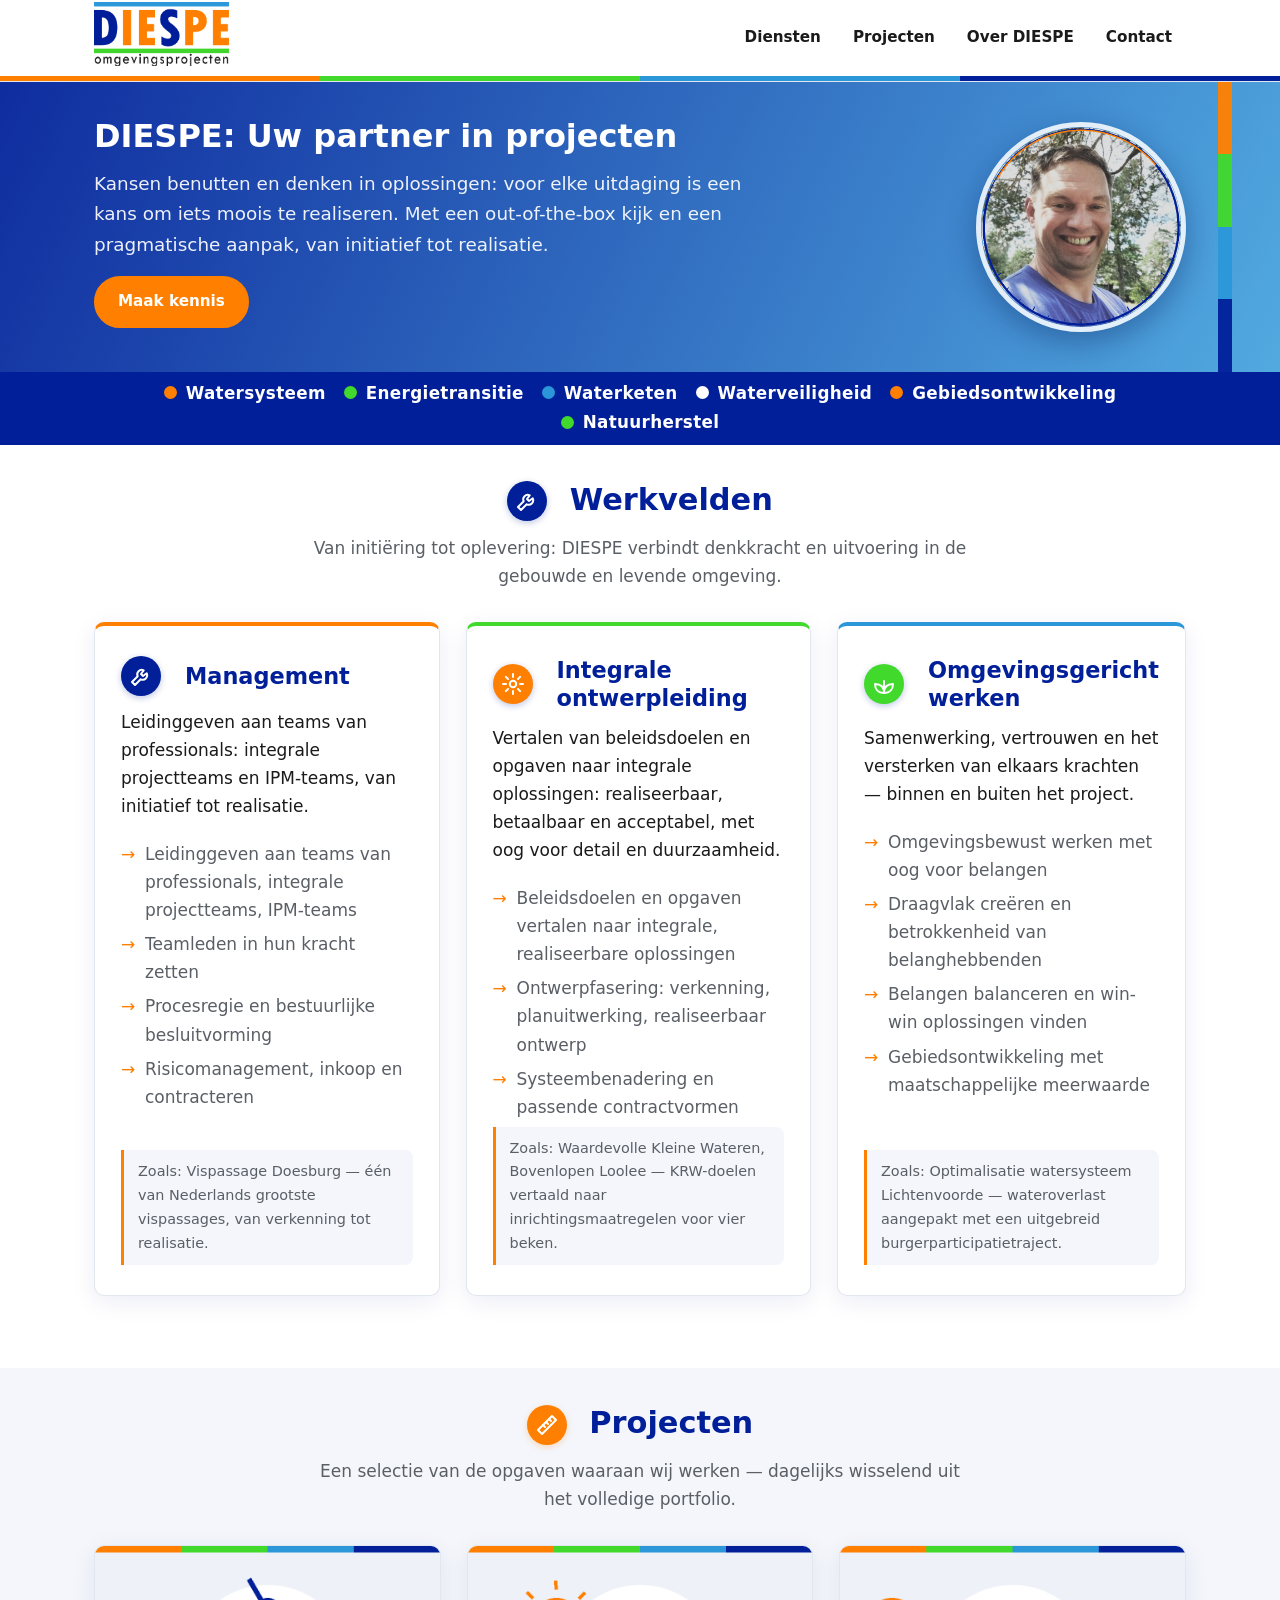
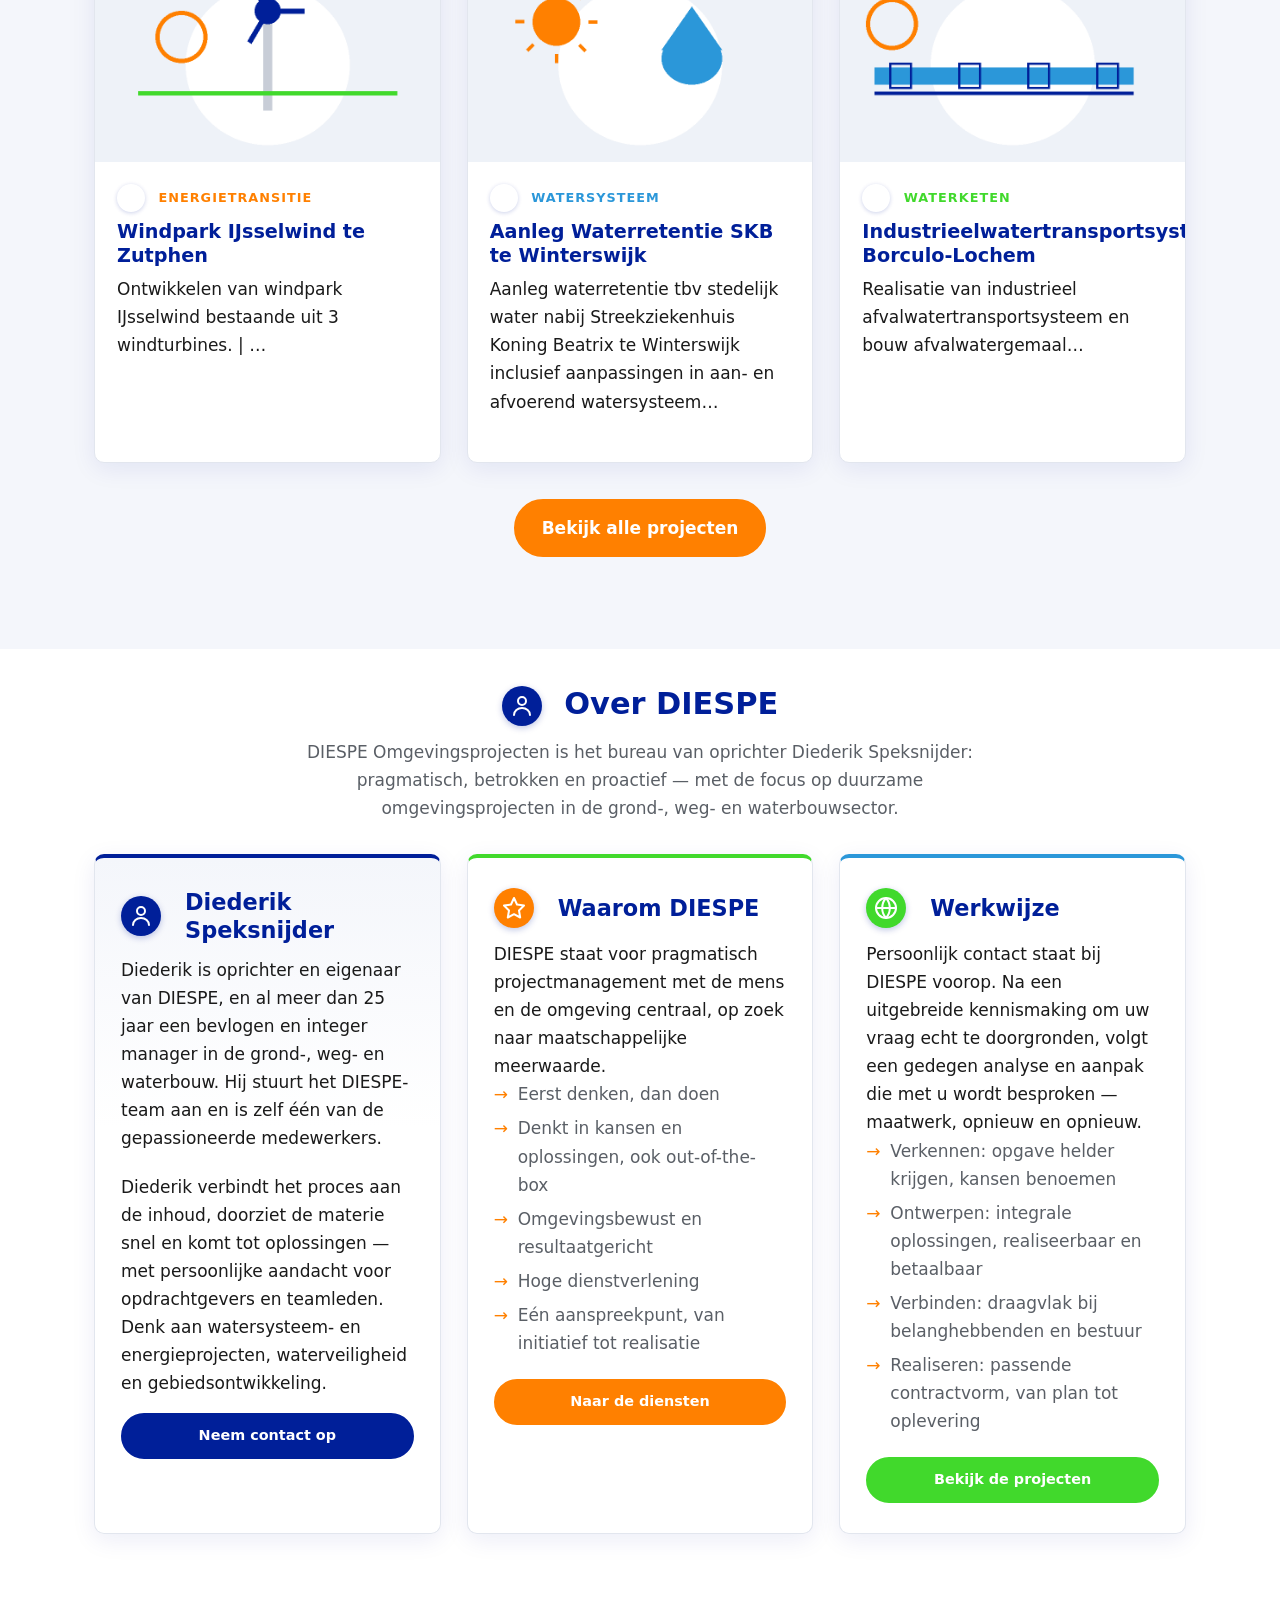
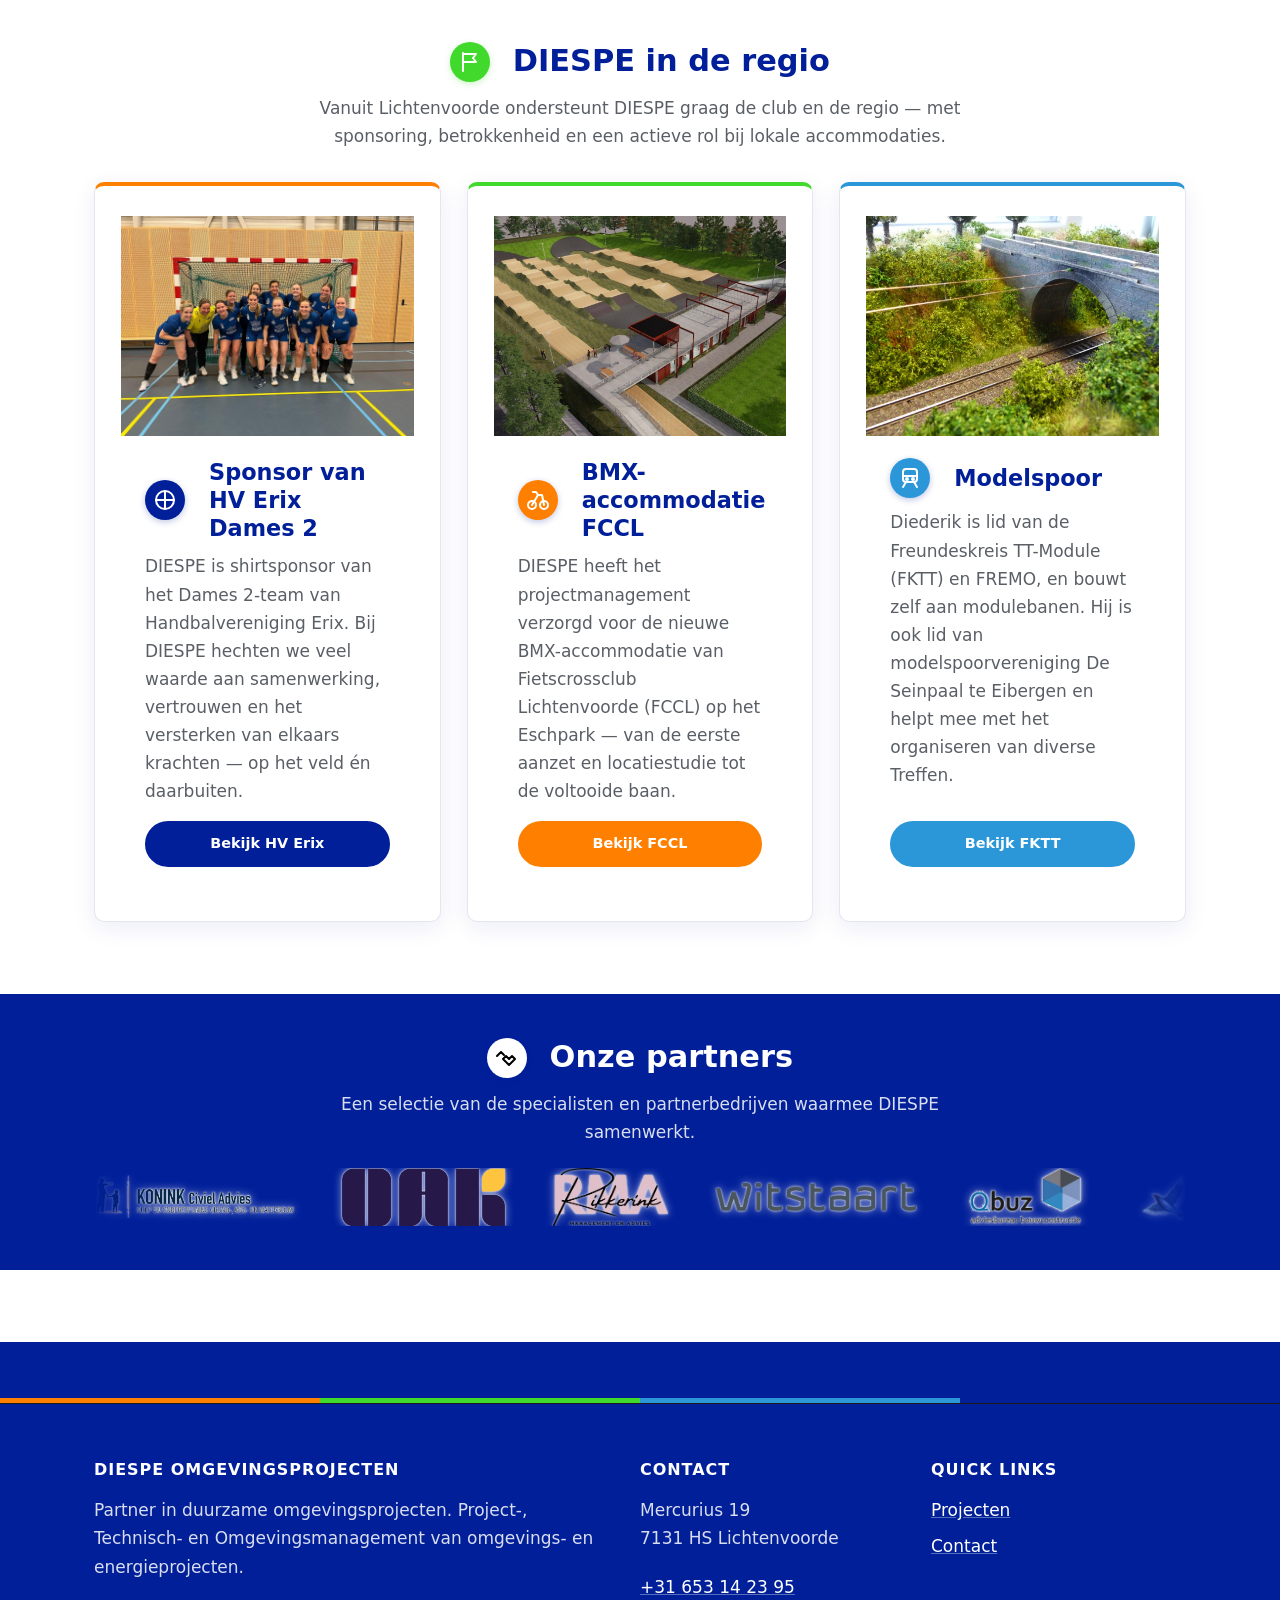
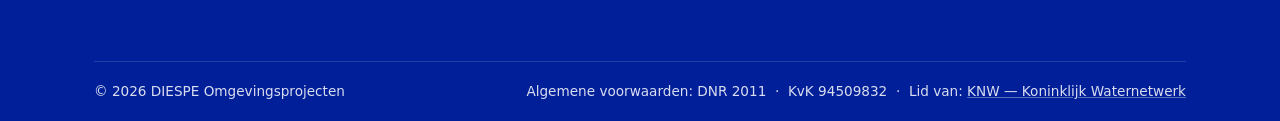
==== commit bae9c994: "Waarom DIESPE: nieuwe alinea en vijf kernpunten Co-authored-by: Diespe2000 <Diespe2000@users.noreply" ====
--- a/preview/index.html
+++ b/preview/index.html
@@ -151,11 +151,12 @@
       </div>
       <div class="card">
         <div class="card-header"><span class="card-icon card-icon--oranje" aria-hidden="true"><img src="iconen/ster.svg" alt=""></span><h3>Waarom DIESPE</h3></div>
-        <p>DIESPE staat voor pragmatisch projectmanagement met de mens en de omgeving centraal &mdash; denkt in kansen en oplossingen, ook out-of-the-box.</p>
-        <ul>
-          <li>Eerst denken, dan doen &mdash; omgevingsbewust en resultaatgericht</li>
-          <li>Solide, duurzame projecten met maatschappelijke meerwaarde</li>
-          <li>Werkt samen met een grote groep specialisten &mdash; van natuurontwikkeling tot rioleringstechniek &mdash; voor een hoge dienstverlening</li>
+        <p>DIESPE staat voor pragmatisch projectmanagement met de mens en de omgeving centraal, op zoek naar maatschappelijke meerwaarde.</p>
+        <ul>
+          <li>Eerst denken, dan doen</li>
+          <li>Denkt in kansen en oplossingen, ook out-of-the-box</li>
+          <li>Omgevingsbewust en resultaatgericht</li>
+          <li>Hoge dienstverlening</li>
           <li>E&eacute;n aanspreekpunt, van initiatief tot realisatie</li>
         </ul>
         <a class="btn btn--kleur4 card-more" href="werkvelden.html">Naar de diensten</a>
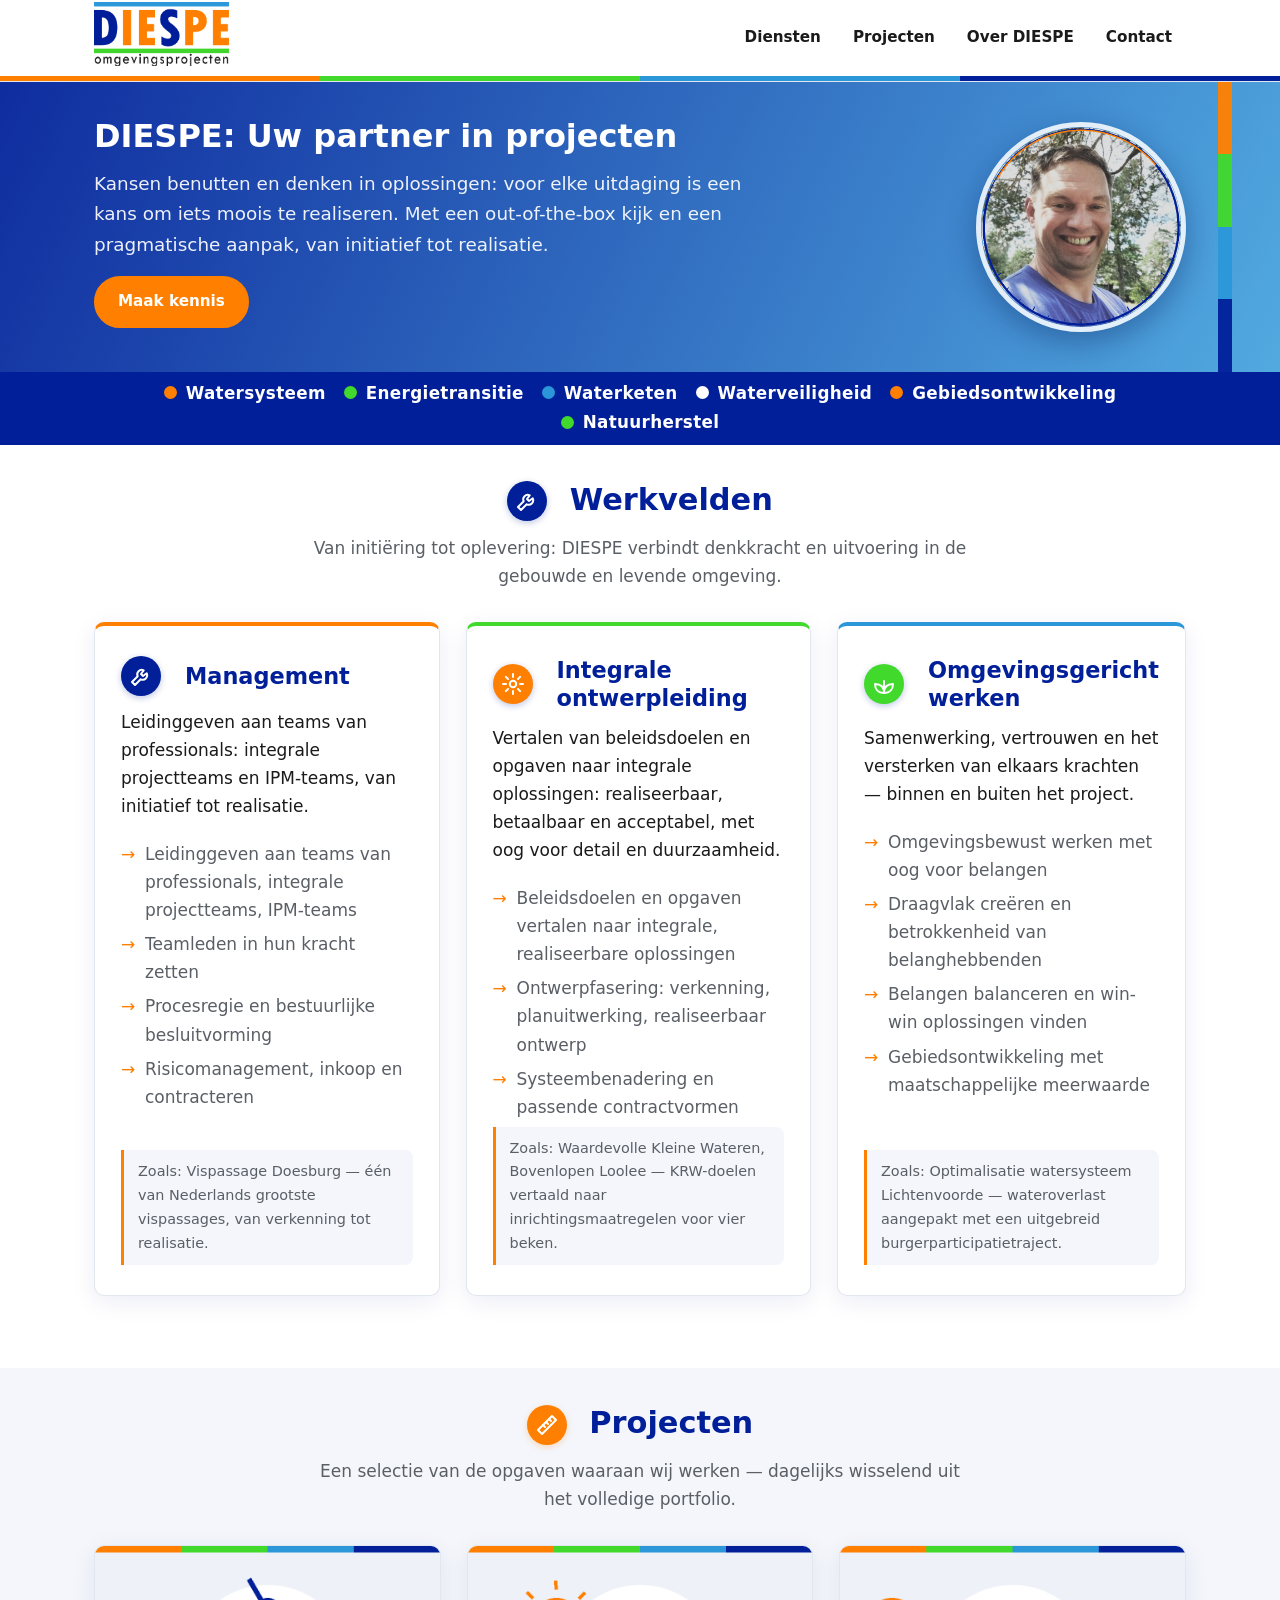
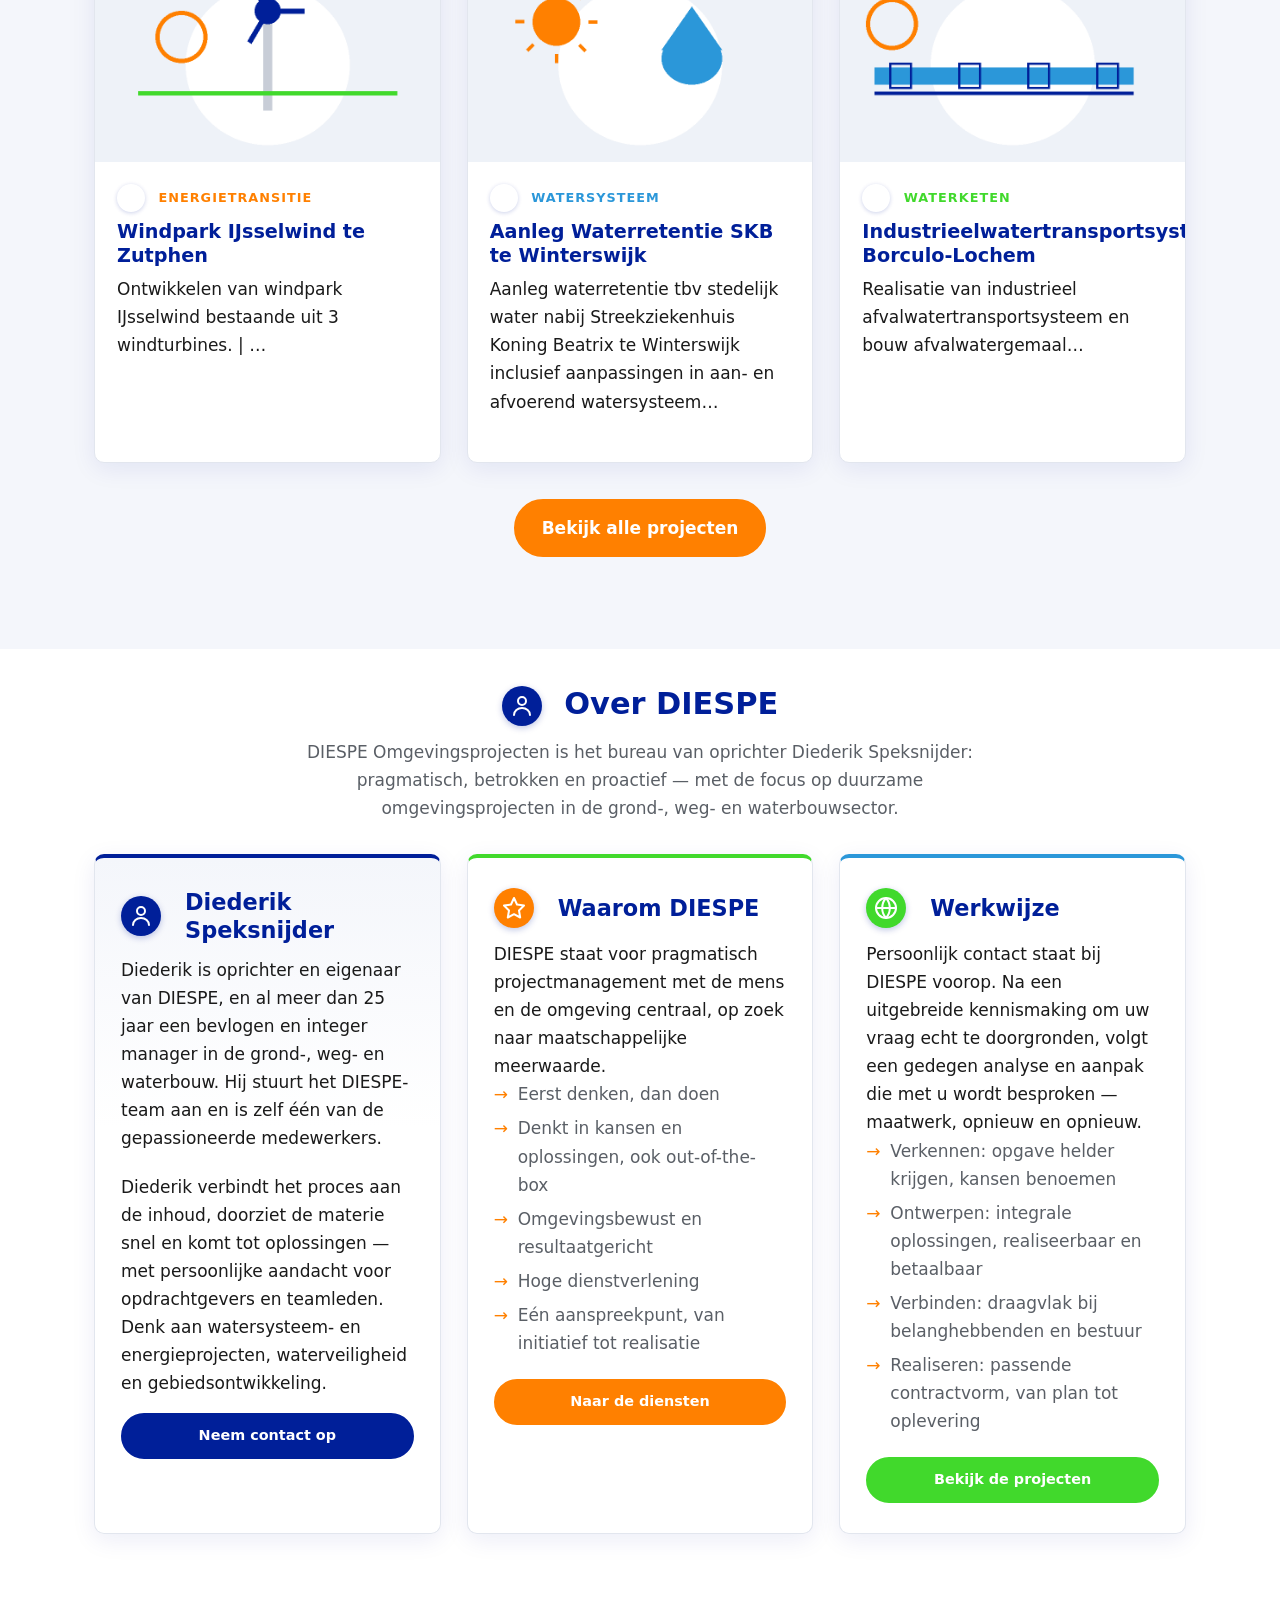
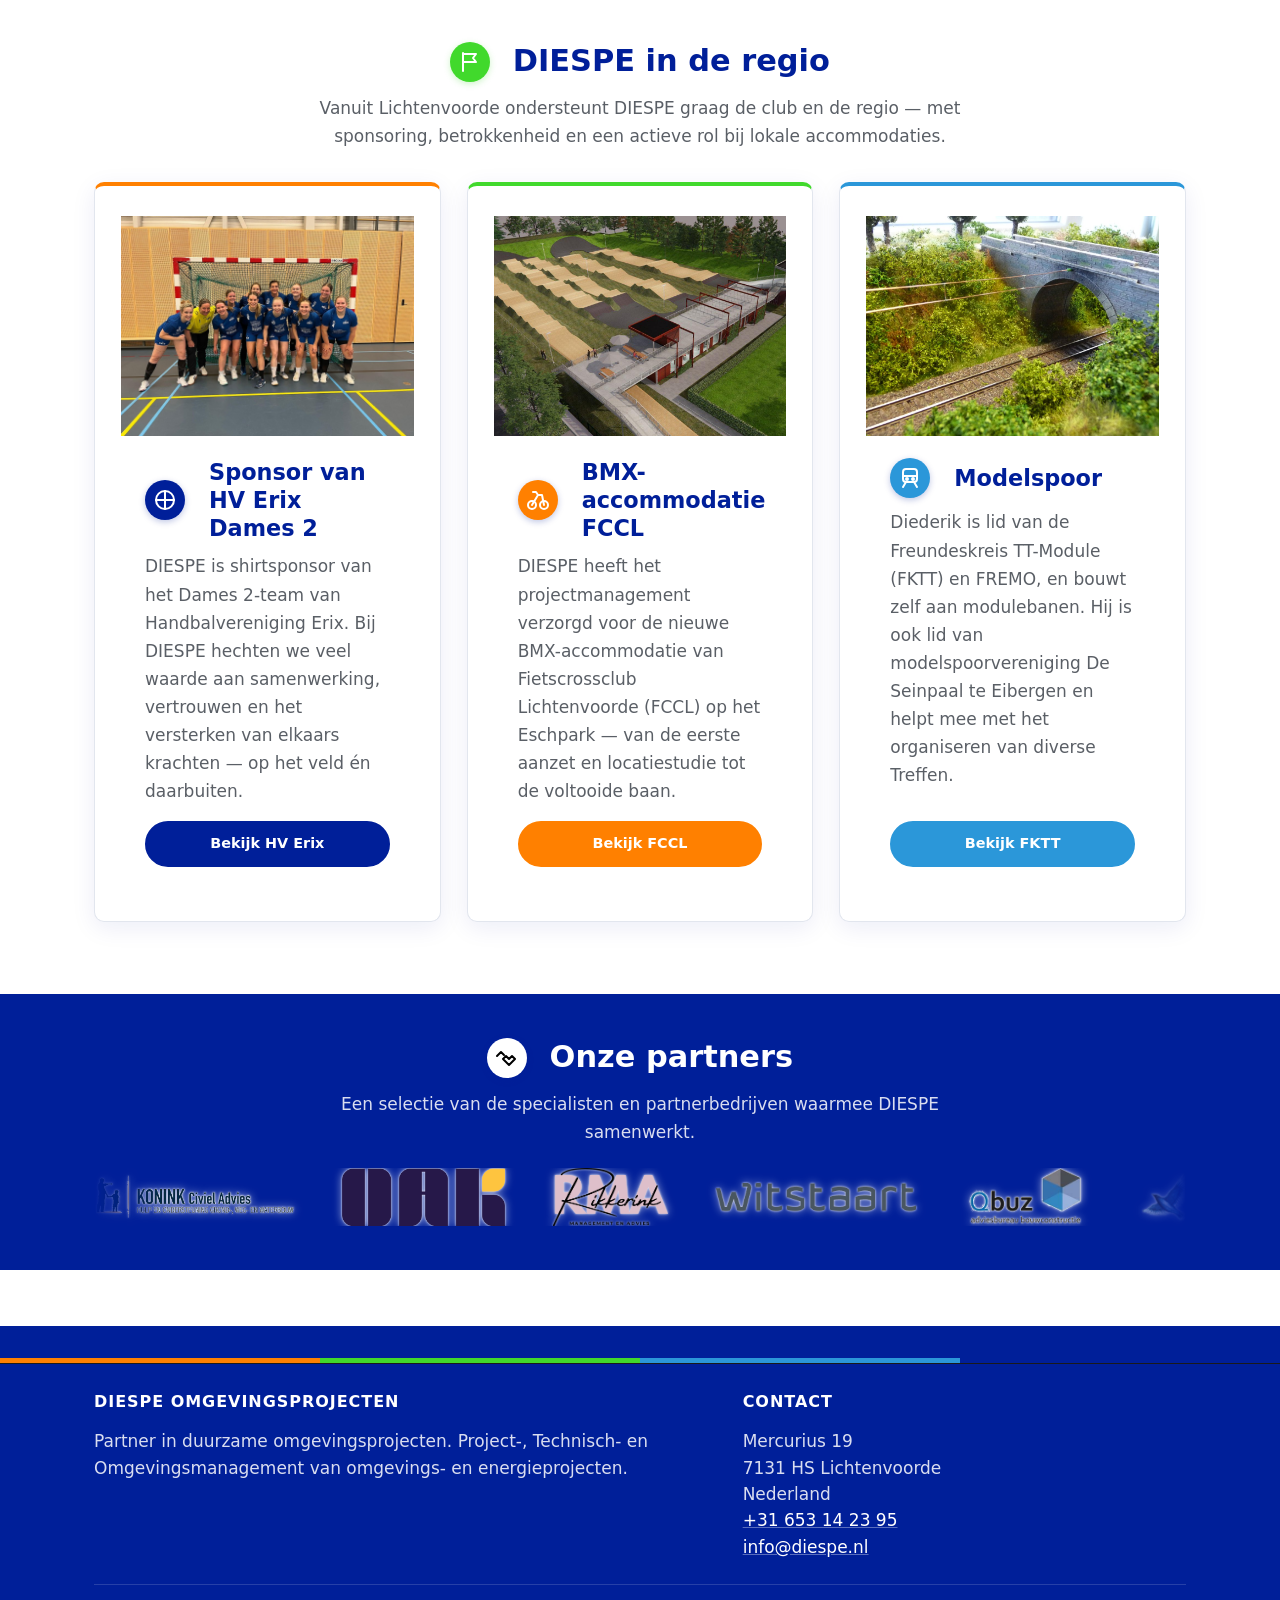
==== commit 6b189410: "Footer geoptimaliseerd: land+email in contactblok, quick links weg, compacter; land op contactpagina" ====
--- a/preview/index.html
+++ b/preview/index.html
@@ -242,26 +242,18 @@
 <footer class="site-footer" role="contentinfo">
   <div class="diespe-stripes" aria-hidden="true"></div>
   <div class="container">
-    <div class="footer-grid">
+    <div class="footer-grid footer-grid--twee">
       <div>
         <h4>DIESPE Omgevingsprojecten</h4>
         <p>Partner in duurzame omgevingsprojecten. Project-, Technisch- en Omgevingsmanagement van omgevings- en energieprojecten.</p>
       </div>
       <div>
         <h4>Contact</h4>
-        <p>Mercurius 19<br>7131 HS Lichtenvoorde</p>
-        <p><a href="tel:+31653142395">+31 653 14 23 95</a></p>
-      </div>
-      <div>
-        <h4>Quick links</h4>
-        <ul>
-          <li><a href="projecten.html">Projecten</a></li>
-            <li><a href="contact.html">Contact</a></li>
-        </ul>
+        <p>Mercurius 19<br>7131 HS Lichtenvoorde<br>Nederland<br><a href="tel:+31653142395">+31 653 14 23 95</a><br><a href="mailto:info@diespe.nl">info@diespe.nl</a></p>
       </div>
     </div>
     <div class="footer-bottom">
-      <span>© <span class="js-jaar">2026</span> DIESPE Omgevingsprojecten</span>
+      <span>&copy; <span class="js-jaar">2026</span> DIESPE Omgevingsprojecten</span>
       <span>Algemene voorwaarden: DNR 2011 &nbsp;&middot;&nbsp; KvK 94509832 &nbsp;&middot;&nbsp; Lid van: <a href="https://www.waternetwerk.nl" target="_blank" rel="noopener" style="color:inherit;">KNW &mdash; Koninklijk Waternetwerk</a></span>
     </div>
   </div>
--- a/preview/style.css
+++ b/preview/style.css
@@ -580,18 +580,20 @@
 .site-footer {
   background: var(--diespe-blue);
   color: rgba(255, 255, 255, 0.85);
-  padding: 56px 0 0;
-  margin-top: 72px;
+  padding: 32px 0 0;
+  margin-top: 56px;
   position: relative;
 }
-.site-footer .diespe-stripes { margin-top: 0; margin-bottom: 56px; }
+.site-footer .diespe-stripes { margin-top: 0; margin-bottom: 28px; }
 
 .footer-grid {
   display: grid;
   grid-template-columns: 2fr 1fr 1fr;
-  gap: 36px;
-  padding-bottom: 40px;
-}
+  gap: 28px;
+  padding-bottom: 24px;
+}
+.footer-grid--twee { grid-template-columns: 1.4fr 1fr; }
+.footer-grid--twee p { margin: 0; line-height: 1.55; }
 
 @media (max-width: 900px) { .footer-grid { grid-template-columns: 1fr; } }
 
@@ -611,7 +613,7 @@
 
 .footer-bottom {
   border-top: 1px solid rgba(255, 255, 255, 0.15);
-  padding: 18px 0;
+  padding: 12px 0;
   font-size: 0.85rem;
   display: flex;
   justify-content: space-between;
